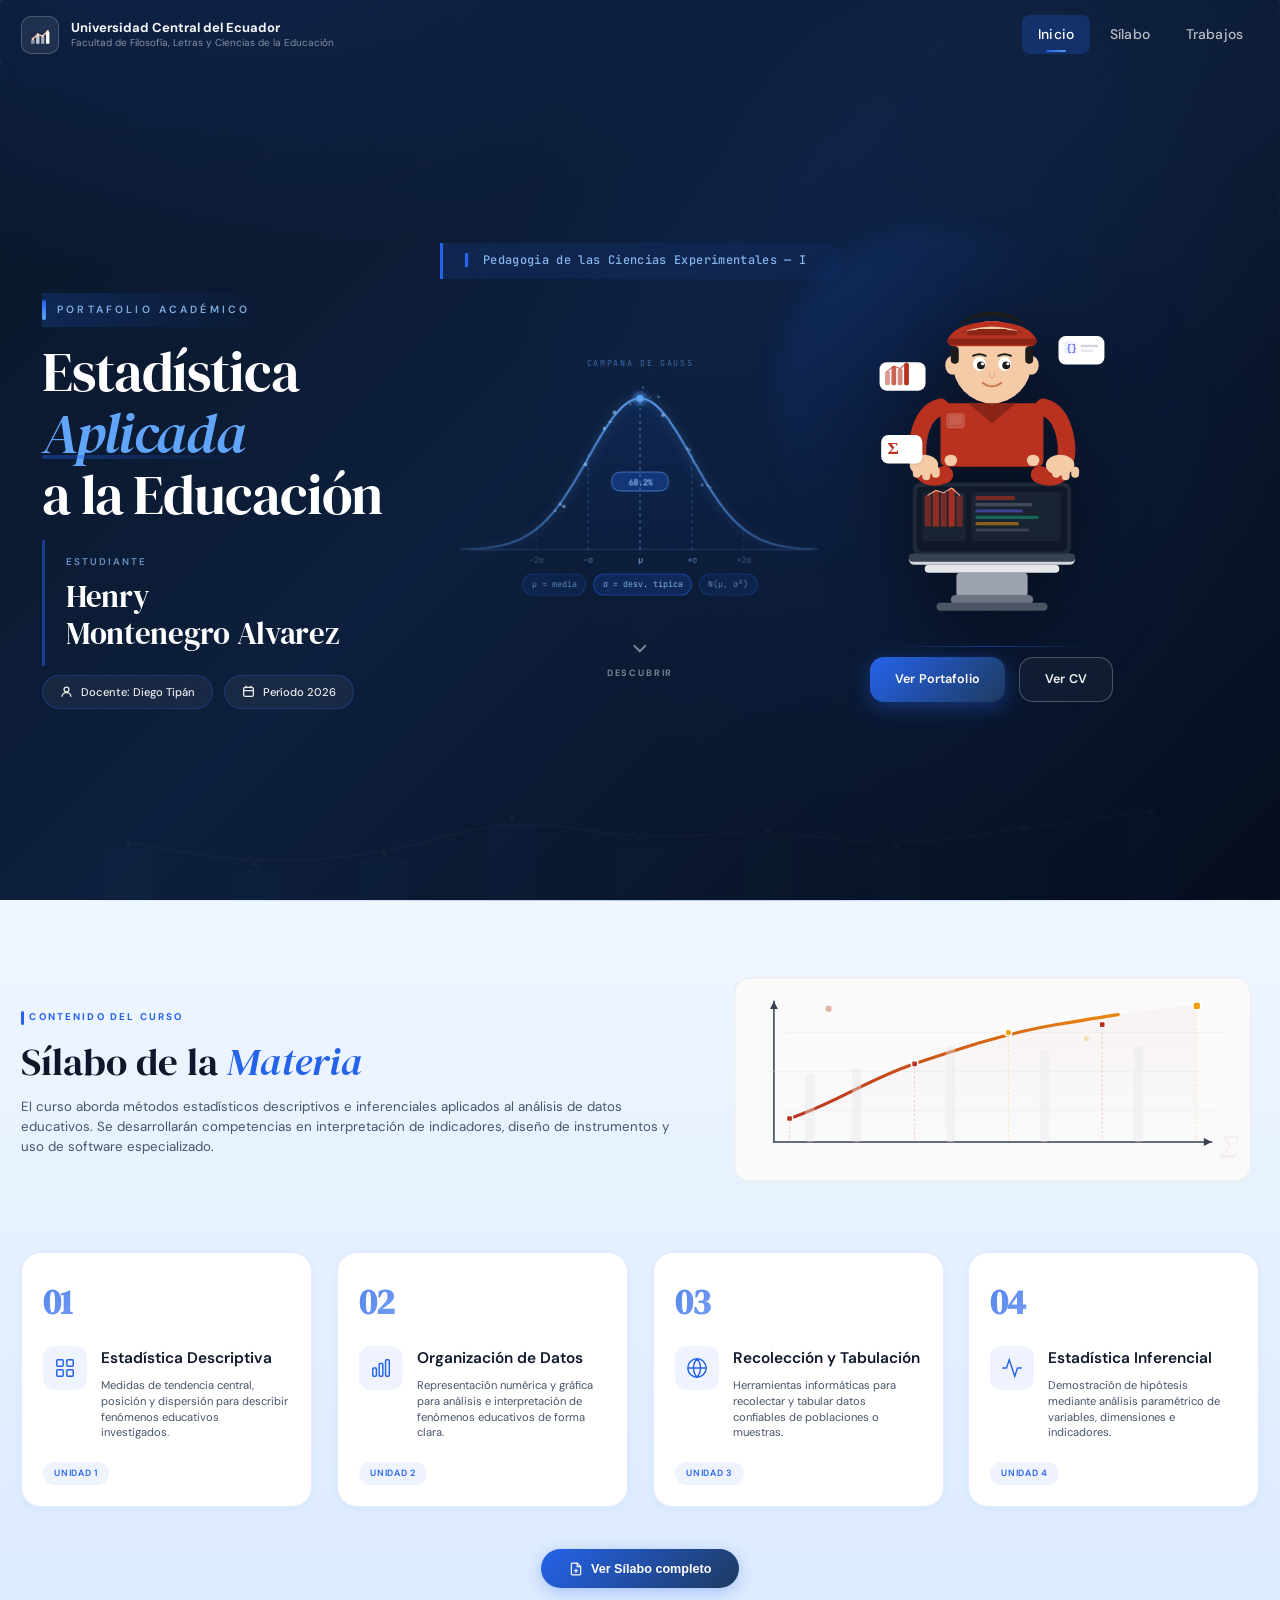
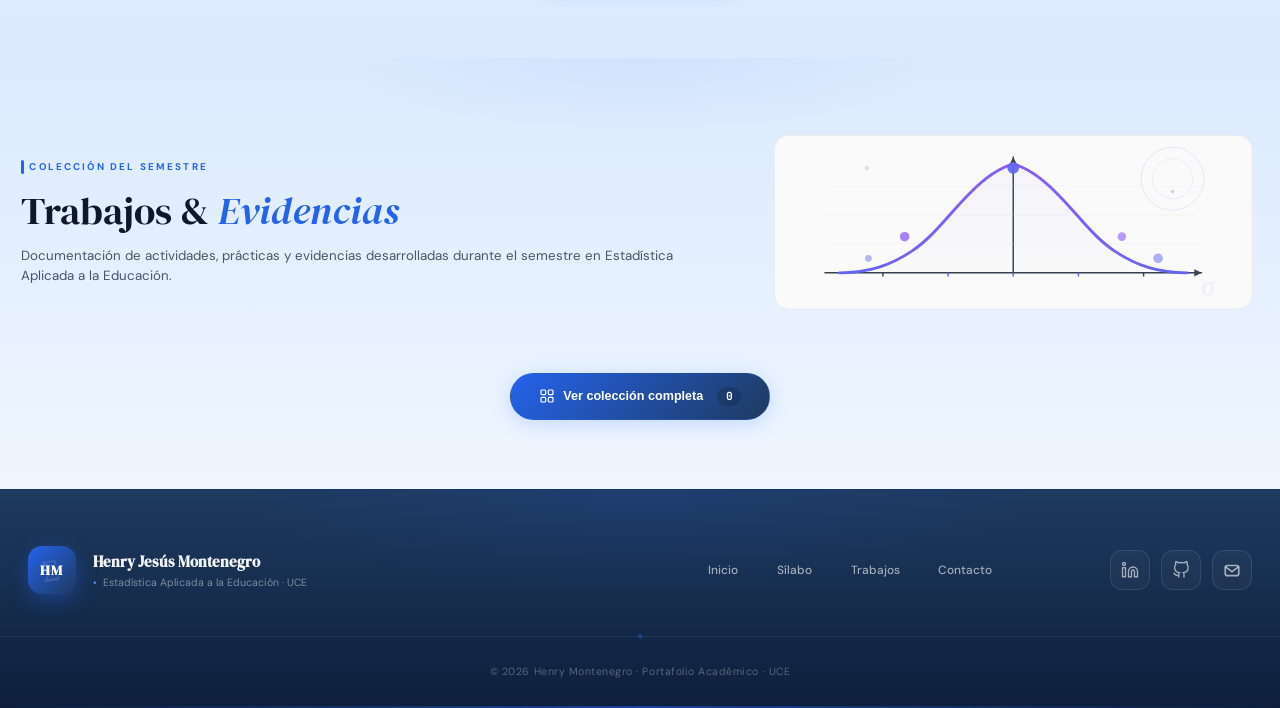
==== index.html @ 59d27039 "OK FINAL" ====
<!DOCTYPE html>
<html lang="es">
<head>
  <meta charset="UTF-8">
  <meta name="viewport" content="width=device-width, initial-scale=1.0, maximum-scale=1.0">
  <meta name="viewport" content="width=device-width, initial-scale=1.0, maximum-scale=1.0">
  <meta http-equiv="X-UA-Compatible" content="IE=edge">
  <title>Portafolio | Estadística Aplicada a la Educación</title>
  <link rel="preconnect" href="https://fonts.googleapis.com">
  <link href="https://fonts.googleapis.com/css2?family=DM+Serif+Display:ital@0;1&family=DM+Sans:wght@300;400;500;600&display=swap" rel="stylesheet">
  <link href="https://fonts.googleapis.com/css2?family=JetBrains+Mono&display=swap" rel="stylesheet">
  <link rel="icon" href="favicon.ico">
  <!-- CSS MODULAR -->
  <link rel="stylesheet" href="css/base.css">
  <link rel="stylesheet" href="css/header.css">
  <link rel="stylesheet" href="css/cover.css">
  <link rel="stylesheet" href="css/silabo.css">
  <link rel="stylesheet" href="css/evidencias.css">
  <link rel="stylesheet" href="css/contacto.css">
  <link rel="stylesheet" href="css/modales.css">
  <link rel="stylesheet" href="css/loading.css">
  <!-- <link rel="stylesheet" href="css/progress.css"> -->
</head>
<body>

  <!-- ===== LOADING SCREEN ===== -->
  <div id="page-loader" role="status" aria-live="polite" aria-label="Cargando portafolio">
    <span class="loader__sigma" aria-hidden="true">Σ</span>

    <div class="loader__bars" aria-hidden="true">
      <div class="loader__bar"></div>
      <div class="loader__bar"></div>
      <div class="loader__bar"></div>
      <div class="loader__bar"></div>
      <div class="loader__bar"></div>
    </div>

    <p class="loader__text">
      Cargando Mi Portafolio
      <span class="loader__dot"></span>
      <span class="loader__dot"></span>
      <span class="loader__dot"></span>
    </p>

    <div class="loader__progress-track" aria-hidden="true">
      <div class="loader__progress-fill" id="loader-progress"></div>
    </div>
  </div>

  <!-- ==================== PORTADA ==================== -->
  <section class="cover" id="portada">
    <canvas id="cover-canvas"></canvas>
    <div class="cover__content">
      <h2 id="cover-title"></h2>

      <!-- COLUMNAS -->
      <div class="cover__columns">
        <!-- CAMPANA DE GAUSS DINÁMICA -->
        <div class="cover__gauss-wrapper" aria-hidden="true">
          <div class="gauss__label-top">
            <span class="gauss__label-sub">Campana de Gauss</span>
          </div>
          <canvas id="gauss-canvas" class="gauss__canvas" width="380" height="200"></canvas>
          <div class="gauss__label-bottom">
            <span class="gauss__tag">μ = media</span>
            <span class="gauss__tag gauss__tag--mid">σ = desv. típica</span>
            <span class="gauss__tag">N(μ, σ²)</span>
          </div>
        </div>


        <!-- COLUMNA IZQUIERDA -->
        <div class="cover__col-left">
          <div class="welcome__text reveal">
            <p class="welcome__eyebrow">Portafolio Académico</p>
            <h2 class="welcome__title">
              Estadística<br><em>Aplicada</em><br>a la Educación
            </h2>
            <div class="cover__name-block">
              <p class="cover__name-label">Estudiante</p>
              <p class="cover__name-main">Henry <br> Montenegro Alvarez </p>
            </div>
            <div class="welcome__meta">
              <span class="cover__chip">
                <svg width="13" height="13" viewBox="0 0 16 16" fill="none" stroke="currentColor" stroke-width="1.6"><circle cx="8" cy="5.5" r="3"/><path d="M2.5 14.5c0-3 2.5-5 5.5-5s5.5 2 5.5 5"/></svg>
                Docente: Diego Tipán
              </span>
              <span class="cover__chip">
                <svg width="13" height="13" viewBox="0 0 16 16" fill="none" stroke="currentColor" stroke-width="1.6"><rect x="2" y="3" width="12" height="11" rx="2"/><path d="M5 1v3M11 1v3M2 7h12"/></svg>
                Período 2026
              </span>
            </div>
          </div>
        </div>

        <!-- COLUMNA DERECHA -->
        <div class="cover__col-right">

          <!-- Solo el avatar aquí, SIN los botones dentro -->
          <div class="cover__avatar-full">
            <div class="welcome__avatar-frame">
              <svg xmlns="http://www.w3.org/2000/svg" viewBox="0 0 320 480" fill="none" class="avatar-svg">
                <defs>
                  <filter id="sh" x="-15%" y="-15%" width="130%" height="130%">
                    <feDropShadow dx="0" dy="4" stdDeviation="5" flood-color="rgba(0,0,0,0.13)"/>
                  </filter>
                  <filter id="sh2" x="-30%" y="-30%" width="160%" height="160%">
                    <feDropShadow dx="0" dy="2" stdDeviation="3" flood-color="rgba(0,0,0,0.10)"/>
                  </filter>
                </defs>
                <rect x="55" y="390" width="210" height="14" rx="7" fill="#D1D5DB"/>
                  <rect x="75" y="404" width="170" height="10" rx="5" fill="#E5E7EB"/>
                  <rect x="115" y="414" width="90" height="30" rx="5" fill="#9CA3AF"/>
                  <rect x="108" y="442" width="104" height="12" rx="6" fill="#6B7280"/>
                  <rect x="90" y="452" width="140" height="10" rx="5" fill="#4B5563"/>
                  <rect x="60" y="300" width="200" height="92" rx="10" fill="#1F2937"/>
                  <rect x="65" y="305" width="190" height="82" rx="7" fill="#111827"/>
                  <rect x="72" y="312" width="55" height="62" rx="3" fill="#1a2332"/>
                  <rect x="75" y="316" width="8" height="40" rx="2" fill="#B8321F" opacity="0.55"/>
                  <rect x="85" y="310" width="8" height="46" rx="2" fill="#B8321F" opacity="0.75"/>
                  <rect x="95" y="313" width="8" height="43" rx="2" fill="#B8321F" opacity="0.60"/>
                  <rect x="105" y="307" width="8" height="49" rx="2" fill="#B8321F" opacity="0.85"/>
                  <rect x="115" y="316" width="8" height="40" rx="2" fill="#B8321F" opacity="0.50"/>
                  <polyline points="79,316 89,310 99,313 109,307 119,316" stroke="rgba(255,180,150,0.9)" stroke-width="1.5" stroke-linecap="round" stroke-linejoin="round" fill="none"/>
                  <rect x="134" y="312" width="113" height="62" rx="3" fill="#1a2332"/>
                  <rect x="139" y="317" width="50" height="5" rx="2" fill="#B8321F" opacity="0.6"/>
                  <rect x="139" y="326" width="72" height="4" rx="2" fill="#6B7280" opacity="0.5"/>
                  <rect x="139" y="334" width="60" height="4" rx="2" fill="#6366F1" opacity="0.5"/>
                  <rect x="139" y="342" width="80" height="4" rx="2" fill="#10B981" opacity="0.45"/>
                  <rect x="139" y="350" width="55" height="4" rx="2" fill="#F59E0B" opacity="0.5"/>
                  <rect x="139" y="358" width="68" height="4" rx="2" fill="#6B7280" opacity="0.4"/>
                  <rect x="55" y="390" width="210" height="10" rx="5" fill="#374151"/>
                  <rect x="100" y="270" width="120" height="8" rx="4" fill="#9CA3AF"/>
                  <rect x="95" y="200" width="130" height="80" rx="8" fill="#B8321F"/>
                  <path d="M130 200 L160 225 L190 200" fill="#8A2517"/>
                  <rect x="103" y="213" width="22" height="18" rx="3" fill="rgba(255,255,255,0.15)" stroke="rgba(255,255,255,0.2)" stroke-width="1"/>
                  <rect x="106" y="215" width="16" height="12" rx="1" fill="rgba(255,255,255,0.08)"/>
                  <rect x="100" y="265" width="16" height="14" rx="7" fill="#F5CBA7"/>
                  <rect x="204" y="265" width="16" height="14" rx="7" fill="#F5CBA7"/>
                  <path d="M95 205 Q75 210 68 240 Q62 265 72 285 Q80 298 100 290" stroke="#B8321F" stroke-width="22" stroke-linecap="round" fill="none"/>
                  <path d="M225 205 Q245 210 252 240 Q258 265 248 285 Q240 298 220 290" stroke="#B8321F" stroke-width="22" stroke-linecap="round" fill="none"/>
                  <ellipse cx="74" cy="278" rx="18" ry="13" fill="#F5CBA7"/>
                  <ellipse cx="246" cy="278" rx="18" ry="13" fill="#F5CBA7"/>
                  <rect x="60" y="280" width="10" height="14" rx="5" fill="#F5CBA7"/>
                  <rect x="72" y="282" width="10" height="15" rx="5" fill="#F5CBA7"/>
                  <rect x="84" y="280" width="10" height="14" rx="5" fill="#F5CBA7"/>
                  <rect x="236" y="280" width="10" height="14" rx="5" fill="#F5CBA7"/>
                  <rect x="248" y="282" width="10" height="15" rx="5" fill="#F5CBA7"/>
                  <rect x="260" y="280" width="10" height="14" rx="5" fill="#F5CBA7"/>
                  <ellipse cx="160" cy="148" rx="50" ry="52" fill="#F5CBA7"/>
                  <ellipse cx="110" cy="152" rx="9" ry="12" fill="#F5CBA7"/>
                  <ellipse cx="210" cy="152" rx="9" ry="12" fill="#F5CBA7"/>
                  <path d="M110 130 Q110 86 160 84 Q210 86 210 130 Q210 106 194 97 Q178 90 160 90 Q142 90 126 97 Q110 106 110 130Z" fill="#1C1C1C"/>
                  <rect x="108" y="128" width="10" height="22" rx="5" fill="#1C1C1C"/>
                  <rect x="202" y="128" width="10" height="22" rx="5" fill="#1C1C1C"/>
                  <path d="M108 118 Q125 105 160 103 Q195 105 212 118 Q216 112 216 125 Q216 100 160 96 Q104 100 104 125 Q104 112 108 118Z" fill="#B8321F"/>
                  <rect x="104" y="114" width="112" height="14" rx="7" fill="#B8321F"/>
                  <path d="M104 121 Q108 108 160 106 Q212 108 216 121" fill="#B8321F"/>
                  <rect x="140" y="106" width="40" height="6" rx="3" fill="#8A2517"/>
                  <rect x="128" y="108" width="64" height="6" rx="3" fill="#8A2517"/>
                  <rect x="104" y="118" width="112" height="8" rx="4" fill="#8A2517"/>
                  <ellipse cx="144" cy="150" rx="8" ry="9" fill="white"/>
                  <ellipse cx="176" cy="150" rx="8" ry="9" fill="white"/>
                  <circle cx="146" cy="152" r="5" fill="#1C1C1C"/>
                  <circle cx="178" cy="152" r="5" fill="#1C1C1C"/>
                  <circle cx="148" cy="150" r="2" fill="white"/>
                  <circle cx="180" cy="150" r="2" fill="white"/>
                  <path d="M136 140 Q144 136 152 140" stroke="#1C1C1C" stroke-width="2.5" stroke-linecap="round" fill="none"/>
                  <path d="M168 140 Q176 136 184 140" stroke="#1C1C1C" stroke-width="2.5" stroke-linecap="round" fill="none"/>
                  <path d="M157 160 Q156 167 160 168 Q164 167 163 160" stroke="#E8A87C" stroke-width="1.5" stroke-linecap="round" fill="none"/>
                  <path d="M148 174 Q160 183 172 174" stroke="#C27A4A" stroke-width="2.2" stroke-linecap="round" fill="none"/>
                  <g class="av-chip1" filter="url(#sh2)">
                    <rect x="244" y="115" width="58" height="36" rx="9" fill="white"/>
                    <rect x="251" y="122" width="16" height="16" rx="3" fill="#EEF2FF"/>
                    <text x="254" y="134" font-family="monospace" font-size="11" fill="#6366F1" font-weight="700">{}</text>
                    <rect x="272" y="126" width="22" height="3" rx="1" fill="#D1D5DB"/>
                    <rect x="272" y="132" width="16" height="3" rx="1" fill="#E5E7EB"/>
                  </g>
                  <g class="av-chip2" filter="url(#sh2)">
                    <rect x="18" y="148" width="58" height="36" rx="9" fill="white"/>
                    <rect x="25" y="159" width="6" height="18" rx="2" fill="#B8321F" opacity="0.5"/>
                    <rect x="33" y="153" width="6" height="24" rx="2" fill="#B8321F" opacity="0.75"/>
                    <rect x="41" y="156" width="6" height="21" rx="2" fill="#B8321F" opacity="0.6"/>
                    <rect x="49" y="149" width="6" height="28" rx="2" fill="#B8321F"/>
                    <polyline points="28,159 36,153 44,156 52,149" stroke="rgba(184,50,31,0.7)" stroke-width="1.4" stroke-linecap="round" stroke-linejoin="round" fill="none"/>
                  </g>
                  <g class="av-chip3" filter="url(#sh2)">
                    <rect x="20" y="240" width="52" height="36" rx="9" fill="white"/>
                    <text x="28" y="264" font-family="Georgia,serif" font-size="22" fill="#B8321F" font-weight="700">Σ</text>
                  </g>
              </svg>
            </div>
          </div>

          <!-- ✅ FIX: botones FUERA de cover__avatar-full, hijo directo de cover__col-right -->
          <div class="cover__actions">
            <a href="#silabo" class="cover__btn-primary">Ver Portafolio</a>
            <button class="cover__btn-ghost open-preview"
                    data-title="Currículum Vitae"
                    data-file="https://henrybaio24.github.io/mi_cv/">Ver CV</button>
          </div>

        </div><!-- fin .cover__col-right -->

      </div><!-- fin .cover__columns -->

      <!-- FLECHA SCROLL -->
      <a href="#inicio" class="cover__scroll" aria-label="Ir al contenido">
        <svg width="20" height="20" viewBox="0 0 20 20" fill="none"
            stroke="rgba(255,255,255,0.45)" stroke-width="1.8" stroke-linecap="round">
          <path d="M5 8l5 5 5-5"/>
        </svg>
      </a>

    </div><!-- fin .cover__content -->
  </section>
  <!-- ==================== HEADER ==================== -->
  <header class="header" id="main-header">
    <nav class="nav container">

      <!-- LOGO: institución completa -->
      <a href="#portada" class="nav__logo">
        <div class="nav__logo-icon">
          <svg width="22" height="22" viewBox="0 0 40 40" fill="none">
            <rect x="4"  y="28" width="6"  height="8"  rx="1" fill="white" opacity="0.5"/>
            <rect x="13" y="20" width="6"  height="16" rx="1" fill="white" opacity="0.75"/>
            <rect x="22" y="23" width="6"  height="13" rx="1" fill="white" opacity="0.6"/>
            <rect x="31" y="14" width="6"  height="22" rx="1" fill="white"/>
            <polyline points="7,27 16,19 25,22 34,13" stroke="rgba(255,210,190,1)" stroke-width="2.5" stroke-linecap="round" stroke-linejoin="round" fill="none"/>
            <circle cx="7"  cy="27" r="2.2" fill="rgba(255,210,190,1)"/>
            <circle cx="16" cy="19" r="2.2" fill="rgba(255,210,190,1)"/>
            <circle cx="25" cy="22" r="2.2" fill="rgba(255,210,190,1)"/>
            <circle cx="34" cy="13" r="2.2" fill="rgba(255,210,190,1)"/>
          </svg>
        </div>

        <!-- Se ve en la portada (sin scroll) -->
        <div class="nav__logo-text nav__logo--cover">
          <span class="nav__logo-uni">Universidad Central del Ecuador</span>
          <span class="nav__logo-faculty">Facultad de Filosofía, Letras y Ciencias de la Educación</span>
        </div>

        <!-- Se ve al hacer scroll -->
        <div class="nav__logo-text nav__logo--scrolled">
          <span class="nav__logo-uni">Mi Portafolio</span>
          <span class="nav__logo-faculty">Henry Montenegro Alvarez</span>
        </div>
      </a>

      <button class="nav__toggle" aria-label="Abrir menú">☰</button>

      <ul class="nav__menu">
        <li><a href="#portada">Inicio</a></li>
        <li><a href="#silabo">Sílabo</a></li>
        <li><a href="#trabajos">Trabajos</a></li>
        <!-- <li><a href="#contacto">Contacto</a></li> -->
      </ul>
    </nav>
  </header>
  <div id="nav-overlay" class="nav__overlay"></div>

  <main>

    <!-- ==================== SÍLABO ==================== -->
    <section id="silabo" class="section silabo-section">
      <div class="container">

        <!-- ENCABEZADO EN 2 COLUMNAS -->
        <div class="silabo__header reveal">
          <div class="silabo__header-left">
            <p class="evidencias__eyebrow">Contenido del Curso</p>
            <h2 class="silabo__title">Sílabo de la <em>Materia</em></h2>
            <p class="silabo__intro">El curso aborda métodos estadísticos descriptivos e inferenciales aplicados al análisis de datos educativos. Se desarrollarán competencias en interpretación de indicadores, diseño de instrumentos y uso de software especializado.</p>
          </div>
          <div class="silabo__header-right reveal delay-1">
            <!-- ==================== SVG ==================== -->
             <svg width="100%" viewBox="0 0 680 280" class="svg-animated" aria-hidden="true">
              <defs>
                <linearGradient id="sl" x1="0" y1="0" x2="1" y2="0">
                  <stop offset="0%" stop-color="#B8321F"/>
                  <stop offset="100%" stop-color="#F59E0B"/>
                </linearGradient>
                <linearGradient id="sa" x1="0" y1="0" x2="0" y2="1">
                  <stop offset="0%" stop-color="rgba(184,50,31,0.25)"/>
                  <stop offset="100%" stop-color="rgba(184,50,31,0)"/>
                </linearGradient>
              </defs>

              <rect x="10" y="10" width="660" height="260" rx="20" fill="#FAFAFA" stroke="#E5E7EB" stroke-width="1"/>

              <!-- Ejes principales -->
              <line x1="60" y1="220" x2="620" y2="220" stroke="#374151" stroke-width="2" stroke-linecap="round"/>
              <line x1="60" y1="40" x2="60" y2="220" stroke="#374151" stroke-width="2" stroke-linecap="round"/>
              
              <!-- Flechas de ejes -->
              <polygon points="620,220 610,215 610,225" fill="#374151"/>
              <polygon points="60,40 55,50 65,50" fill="#374151"/>

              <!-- Grid móvil -->
              <g stroke="#E5E7EB" stroke-width="1" opacity="0.5">
                <line x1="60" y1="80" x2="620" y2="80">
                  <animate attributeName="x1" values="60;80;60" dur="6s" repeatCount="indefinite"/>
                  <animate attributeName="x2" values="620;640;620" dur="6s" repeatCount="indefinite"/>
                </line>
                <line x1="60" y1="130" x2="620" y2="130">
                  <animate attributeName="x1" values="60;40;60" dur="8s" repeatCount="indefinite"/>
                  <animate attributeName="x2" values="620;600;620" dur="8s" repeatCount="indefinite"/>
                </line>
                <line x1="60" y1="180" x2="620" y2="180">
                  <animate attributeName="x1" values="60;70;60" dur="7s" repeatCount="indefinite"/>
                  <animate attributeName="x2" values="620;630;620" dur="7s" repeatCount="indefinite"/>
                </line>
              </g>

              <!-- Línea de tendencia con marcadores -->
              <path d="M80,190 C140,170 180,140 240,120 S360,80 420,70 S540,50 600,45" 
                    fill="none" stroke="url(#sl)" stroke-width="4" stroke-linecap="round" stroke-linejoin="round"
                    stroke-dasharray="600" stroke-dashoffset="600">
                <animate attributeName="stroke-dashoffset" from="600" to="0" dur="3s" fill="freeze" calcMode="spline" keySplines="0.25 0.1 0.25 1"/>
              </path>

              <!-- Área bajo la curva -->
              <path d="M80,190 C140,170 180,140 240,120 S360,80 420,70 S540,50 600,45 L600,220 L80,220 Z" 
                    fill="url(#sa)" opacity="0">
                <animate attributeName="opacity" from="0" to="1" dur="1.5s" fill="freeze" begin="2s"/>
              </path>

              <!-- Marcadores de datos (cuadrados) -->
              <rect x="76" y="186" width="8" height="8" rx="2" fill="#B8321F" stroke="white" stroke-width="2">
                <animate attributeName="y" values="186;182;186" dur="2s" repeatCount="indefinite" begin="2.5s"/>
                <animate attributeName="opacity" values="1;0.6;1" dur="2s" repeatCount="indefinite" begin="2.5s"/>
              </rect>
              <rect x="236" y="116" width="8" height="8" rx="2" fill="#B8321F" stroke="white" stroke-width="2">
                <animate attributeName="y" values="116;112;116" dur="2.5s" repeatCount="indefinite" begin="3s"/>
                <animate attributeName="opacity" values="1;0.6;1" dur="2.5s" repeatCount="indefinite" begin="3s"/>
              </rect>
              <rect x="356" y="76" width="8" height="8" rx="2" fill="#F59E0B" stroke="white" stroke-width="2">
                <animate attributeName="y" values="76;72;76" dur="2s" repeatCount="indefinite" begin="3.5s"/>
                <animate attributeName="opacity" values="1;0.6;1" dur="2s" repeatCount="indefinite" begin="3.5s"/>
              </rect>
              <rect x="476" y="66" width="8" height="8" rx="2" fill="#B8321F" stroke="white" stroke-width="2">
                <animate attributeName="y" values="66;62;66" dur="2.5s" repeatCount="indefinite" begin="4s"/>
                <animate attributeName="opacity" values="1;0.6;1" dur="2.5s" repeatCount="indefinite" begin="4s"/>
              </rect>
              <rect x="596" y="41" width="10" height="10" rx="3" fill="#F59E0B" stroke="white" stroke-width="2">
                <animate attributeName="y" values="41;36;41" dur="2s" repeatCount="indefinite" begin="4.5s"/>
                <animate attributeName="opacity" values="1;0.6;1" dur="2s" repeatCount="indefinite" begin="4.5s"/>
              </rect>

              <!-- Líneas guía punteadas desde marcadores al eje X -->
              <line x1="80" y1="194" x2="80" y2="220" stroke="#B8321F" stroke-width="1" stroke-dasharray="3,3" opacity="0.3"/>
              <line x1="240" y1="124" x2="240" y2="220" stroke="#B8321F" stroke-width="1" stroke-dasharray="3,3" opacity="0.3"/>
              <line x1="360" y1="84" x2="360" y2="220" stroke="#F59E0B" stroke-width="1" stroke-dasharray="3,3" opacity="0.3"/>
              <line x1="480" y1="74" x2="480" y2="220" stroke="#B8321F" stroke-width="1" stroke-dasharray="3,3" opacity="0.3"/>
              <line x1="600" y1="50" x2="600" y2="220" stroke="#F59E0B" stroke-width="1" stroke-dasharray="3,3" opacity="0.3"/>

              <!-- Barras de fondo decorativas (detrás de la línea) -->
              <rect x="100" y="140" width="12" height="80" rx="4" fill="#E5E7EB" opacity="0.4">
                <animate attributeName="height" values="60;90;60" dur="4s" repeatCount="indefinite"/>
                <animate attributeName="y" values="160;130;160" dur="4s" repeatCount="indefinite"/>
              </rect>
              <rect x="160" y="120" width="12" height="100" rx="4" fill="#E5E7EB" opacity="0.4">
                <animate attributeName="height" values="80;110;80" dur="5s" repeatCount="indefinite" begin="1s"/>
                <animate attributeName="y" values="140;110;140" dur="5s" repeatCount="indefinite" begin="1s"/>
              </rect>
              <rect x="280" y="100" width="12" height="120" rx="4" fill="#E5E7EB" opacity="0.4">
                <animate attributeName="height" values="100;130;100" dur="4.5s" repeatCount="indefinite" begin="0.5s"/>
                <animate attributeName="y" values="120;90;120" dur="4.5s" repeatCount="indefinite" begin="0.5s"/>
              </rect>
              <rect x="400" y="90" width="12" height="130" rx="4" fill="#E5E7EB" opacity="0.4">
                <animate attributeName="height" values="110;140;110" dur="5.5s" repeatCount="indefinite" begin="1.5s"/>
                <animate attributeName="y" values="110;80;110" dur="5.5s" repeatCount="indefinite" begin="1.5s"/>
              </rect>
              <rect x="520" y="80" width="12" height="140" rx="4" fill="#E5E7EB" opacity="0.4">
                <animate attributeName="height" values="120;150;120" dur="4s" repeatCount="indefinite" begin="2s"/>
                <animate attributeName="y" values="100;70;100" dur="4s" repeatCount="indefinite" begin="2s"/>
              </rect>

              <!-- Partículas flotantes -->
              <circle cx="130" cy="60" r="4" fill="#B8321F" opacity="0.2">
                <animate attributeName="cy" values="60;40;60" dur="3s" repeatCount="indefinite"/>
                <animate attributeName="opacity" values="0.2;0.5;0.2" dur="3s" repeatCount="indefinite"/>
              </circle>
              <circle cx="450" cy="100" r="3" fill="#F59E0B" opacity="0.3">
                <animate attributeName="cy" values="100;80;100" dur="4s" repeatCount="indefinite" begin="1s"/>
                <animate attributeName="cx" values="450;470;450" dur="5s" repeatCount="indefinite" begin="1s"/>
              </circle>

              <!-- Sigma decorativo -->
              <text x="630" y="240" fill="#B8321F" font-family="Georgia,serif" font-size="42" opacity="0.06" font-style="italic">Σ</text>
            </svg>
          </div>
          
        </div>

        <!-- UNIDADES -->
        <div class="silabo__units">
          <div class="silabo__unit-card reveal delay-1">
            <div class="silabo__unit-num">01</div>
            <div class="silabo__unit-body">
              <div class="silabo__unit-icon">
                <svg width="22" height="22" viewBox="0 0 24 24" fill="none" stroke="currentColor" stroke-width="1.6" stroke-linecap="round">
                  <rect x="3" y="3" width="7" height="7" rx="1"/><rect x="14" y="3" width="7" height="7" rx="1"/>
                  <rect x="3" y="14" width="7" height="7" rx="1"/><rect x="14" y="14" width="7" height="7" rx="1"/>
                </svg>
              </div>
              <div>
                <h4>Estadística Descriptiva</h4>
                <p>Medidas de tendencia central, posición y dispersión para describir fenómenos educativos investigados.</p>
              </div>
            </div>
            <div class="silabo__unit-tag">Unidad 1</div>
          </div>

          <div class="silabo__unit-card reveal delay-2">
            <div class="silabo__unit-num">02</div>
            <div class="silabo__unit-body">
              <div class="silabo__unit-icon">
                <svg width="22" height="22" viewBox="0 0 24 24" fill="none" stroke="currentColor" stroke-width="1.6" stroke-linecap="round">
                  <rect x="3" y="12" width="4" height="9" rx="1"/><rect x="10" y="7" width="4" height="14" rx="1"/>
                  <rect x="17" y="3" width="4" height="18" rx="1"/>
                </svg>
              </div>
              <div>
                <h4>Organización de Datos</h4>
                <p>Representación numérica y gráfica para análisis e interpretación de fenómenos educativos de forma clara.</p>
              </div>
            </div>
            <div class="silabo__unit-tag">Unidad 2</div>
          </div>

          <div class="silabo__unit-card reveal delay-3">
            <div class="silabo__unit-num">03</div>
            <div class="silabo__unit-body">
              <div class="silabo__unit-icon">
                <svg width="22" height="22" viewBox="0 0 24 24" fill="none" stroke="currentColor" stroke-width="1.6" stroke-linecap="round">
                  <path d="M12 2a10 10 0 100 20A10 10 0 0012 2z"/>
                  <path d="M2 12h20M12 2a15 15 0 010 20M12 2a15 15 0 000 20"/>
                </svg>
              </div>
              <div>
                <h4>Recolección y Tabulación</h4>
                <p>Herramientas informáticas para recolectar y tabular datos confiables de poblaciones o muestras.</p>
              </div>
            </div>
            <div class="silabo__unit-tag">Unidad 3</div>
          </div>

          <div class="silabo__unit-card reveal delay-4">
            <div class="silabo__unit-num">04</div>
            <div class="silabo__unit-body">
              <div class="silabo__unit-icon">
                <svg width="22" height="22" viewBox="0 0 24 24" fill="none" stroke="currentColor" stroke-width="1.6" stroke-linecap="round">
                  <path d="M22 12h-4l-3 9L9 3l-3 9H2"/>
                </svg>
              </div>
              <div>
                <h4>Estadística Inferencial</h4>
                <p>Demostración de hipótesis mediante análisis paramétrico de variables, dimensiones e indicadores.</p>
              </div>
            </div>
            <div class="silabo__unit-tag">Unidad 4</div>
          </div>
        </div>

        <!-- BOTÓN AL FINAL -->
        <div class="silabo__cta reveal">
          <button class="silabo__btn open-preview"
                  data-title="Sílabo del Curso"
                  data-file="https://drive.google.com/file/d/18E24WpOY2Jx7rh2B8nomHSlnk_9hw8Ye/preview">
            <svg width="14" height="14" viewBox="0 0 24 24" fill="none" stroke="currentColor" stroke-width="2" stroke-linecap="round" stroke-linejoin="round">
              <path d="M14 2H6a2 2 0 00-2 2v16a2 2 0 002 2h12a2 2 0 002-2V8z"/>
              <polyline points="14 2 14 8 20 8"/>
              <line x1="12" y1="18" x2="12" y2="12"/>
              <line x1="9" y1="15" x2="15" y2="15"/>
            </svg>
            Ver Sílabo completo
          </button>
        </div>

      </div>
    </section>

    <!-- ==================== TRABAJOS & EVIDENCIAS ==================== -->
    <section id="trabajos" class="evidencias">
      <div class="container">

        <!-- ENCABEZADO -->
        <div class="evidencias__header reveal">
          <div>
            <p class="evidencias__eyebrow">Colección del Semestre</p>
            <h2 class="evidencias__title">Trabajos &amp; <em>Evidencias</em></h2>
            <p class="evidencias__desc">Documentación de actividades, prácticas y evidencias desarrolladas durante el semestre en Estadística Aplicada a la Educación.</p>
          </div>

          <div class="evidencias__header-img reveal delay-1">
            <svg width="100%" viewBox="0 0 680 260" class="svg-animated" aria-hidden="true" style="border-radius:16px; display:block;">
              <defs>
                <linearGradient id="el" x1="0" y1="0" x2="1" y2="0">
                  <stop offset="0%" stop-color="#6366F1"/>
                  <stop offset="50%" stop-color="#8B5CF6"/>
                  <stop offset="100%" stop-color="#6366F1"/>
                </linearGradient>
                <linearGradient id="ea" x1="0" y1="0" x2="0" y2="1">
                  <stop offset="0%" stop-color="rgba(99,102,241,0.3)"/>
                  <stop offset="100%" stop-color="rgba(99,102,241,0)"/>
                </linearGradient>
              </defs>

              <rect x="10" y="10" width="660" height="240" rx="20" fill="#FAFAFA" stroke="#E5E7EB" stroke-width="1"/>

              <!-- Ejes principales -->
              <line x1="80" y1="200" x2="600" y2="200" stroke="#374151" stroke-width="2" stroke-linecap="round"/>
              <line x1="340" y1="40" x2="340" y2="200" stroke="#374151" stroke-width="2" stroke-linecap="round"/>
              
              <!-- Flechas -->
              <polygon points="600,200 590,195 590,205" fill="#374151"/>
              <polygon points="340,40 335,50 345,50" fill="#374151"/>

              <!-- Grid móvil -->
              <g stroke="#E5E7EB" stroke-width="1" opacity="0.4">
                <line x1="80" y1="80" x2="600" y2="80">
                  <animate attributeName="x1" values="80;100;80" dur="7s" repeatCount="indefinite"/>
                  <animate attributeName="x2" values="600;620;600" dur="7s" repeatCount="indefinite"/>
                </line>
                <line x1="80" y1="120" x2="600" y2="120">
                  <animate attributeName="x1" values="80;60;80" dur="9s" repeatCount="indefinite"/>
                  <animate attributeName="x2" values="600;580;600" dur="9s" repeatCount="indefinite"/>
                </line>
                <line x1="80" y1="160" x2="600" y2="160">
                  <animate attributeName="x1" values="80;90;80" dur="8s" repeatCount="indefinite"/>
                  <animate attributeName="x2" values="600;610;600" dur="8s" repeatCount="indefinite"/>
                </line>
              </g>

              <!-- Campana de Gauss principal -->
              <path d="M100,200 C140,200 170,190 200,170 C230,150 250,120 280,90 C300,70 320,55 340,50 C360,55 380,70 400,90 C430,120 450,150 480,170 C510,190 540,200 580,200" 
                    fill="none" stroke="url(#el)" stroke-width="4" stroke-linecap="round" stroke-linejoin="round"
                    stroke-dasharray="800" stroke-dashoffset="800">
                <animate attributeName="stroke-dashoffset" from="800" to="0" dur="3s" fill="freeze" calcMode="spline" keySplines="0.25 0.1 0.25 1"/>
              </path>

              <!-- Área bajo la curva -->
              <path d="M100,200 C140,200 170,190 200,170 C230,150 250,120 280,90 C300,70 320,55 340,50 C360,55 380,70 400,90 C430,120 450,150 480,170 C510,190 540,200 580,200 L580,210 L100,210 Z" 
                    fill="url(#ea)" opacity="0">
                <animate attributeName="opacity" from="0" to="1" dur="1.5s" fill="freeze" begin="2s"/>
              </path>

              <!-- Líneas sigma verticales -->
              <line x1="250" y1="50" x2="250" y2="200" stroke="#6366F1" stroke-width="1.5" stroke-dasharray="5,5" opacity="0">
                <animate attributeName="opacity" from="0" to="0.4" dur="0.5s" fill="freeze" begin="2.5s"/>
                <animate attributeName="opacity" values="0.4;0.7;0.4" dur="3s" repeatCount="indefinite" begin="3s"/>
              </line>
              <line x1="340" y1="50" x2="340" y2="200" stroke="#6366F1" stroke-width="2" stroke-dasharray="5,5" opacity="0">
                <animate attributeName="opacity" from="0" to="0.6" dur="0.5s" fill="freeze" begin="2.7s"/>
                <animate attributeName="opacity" values="0.6;0.9;0.6" dur="3s" repeatCount="indefinite" begin="3.2s"/>
              </line>
              <line x1="430" y1="50" x2="430" y2="200" stroke="#6366F1" stroke-width="1.5" stroke-dasharray="5,5" opacity="0">
                <animate attributeName="opacity" from="0" to="0.4" dur="0.5s" fill="freeze" begin="2.9s"/>
                <animate attributeName="opacity" values="0.4;0.7;0.4" dur="3s" repeatCount="indefinite" begin="3.4s"/>
              </line>

              <!-- Marcas en el eje X -->
              <line x1="160" y1="200" x2="160" y2="205" stroke="#374151" stroke-width="2"/>
              <line x1="250" y1="200" x2="250" y2="205" stroke="#6366F1" stroke-width="2"/>
              <line x1="340" y1="200" x2="340" y2="205" stroke="#6366F1" stroke-width="2"/>
              <line x1="430" y1="200" x2="430" y2="205" stroke="#6366F1" stroke-width="2"/>
              <line x1="520" y1="200" x2="520" y2="205" stroke="#374151" stroke-width="2"/>

              <!-- Puntos de dispersión alrededor -->
              <circle cx="140" cy="180" r="5" fill="#6366F1" opacity="0.5">
                <animate attributeName="r" values="4;7;4" dur="2.5s" repeatCount="indefinite"/>
                <animate attributeName="opacity" values="0.4;0.7;0.4" dur="2.5s" repeatCount="indefinite"/>
              </circle>
              <circle cx="190" cy="150" r="5" fill="#8B5CF6" opacity="0.6">
                <animate attributeName="r" values="4;7;4" dur="3s" repeatCount="indefinite" begin="0.5s"/>
                <animate attributeName="opacity" values="0.5;0.8;0.5" dur="3s" repeatCount="indefinite" begin="0.5s"/>
              </circle>
              <circle cx="340" cy="55" r="6" fill="#6366F1" opacity="0.8">
                <animate attributeName="r" values="5;9;5" dur="2s" repeatCount="indefinite" begin="1s"/>
                <animate attributeName="opacity" values="0.7;1;0.7" dur="2s" repeatCount="indefinite" begin="1s"/>
              </circle>
              <circle cx="490" cy="150" r="5" fill="#8B5CF6" opacity="0.6">
                <animate attributeName="r" values="4;7;4" dur="2.8s" repeatCount="indefinite" begin="0.3s"/>
              </circle>
              <circle cx="540" cy="180" r="5" fill="#6366F1" opacity="0.5">
                <animate attributeName="r" values="4;7;4" dur="3.2s" repeatCount="indefinite" begin="0.8s"/>
              </circle>

              <!-- Partículas flotantes -->
              <circle cx="120" cy="70" r="3" fill="#6366F1" opacity="0.2">
                <animate attributeName="cy" values="70;50;70" dur="3.5s" repeatCount="indefinite"/>
                <animate attributeName="cx" values="120;140;120" dur="4s" repeatCount="indefinite"/>
              </circle>
              <circle cx="560" cy="100" r="2.5" fill="#8B5CF6" opacity="0.3">
                <animate attributeName="cy" values="100;80;100" dur="4s" repeatCount="indefinite" begin="1s"/>
              </circle>

              <!-- Círculos concéntricos que respiran -->
              <circle cx="560" cy="70" r="35" fill="none" stroke="#6366F1" stroke-width="1" opacity="0.1">
                <animate attributeName="r" values="30;45;30" dur="4s" repeatCount="indefinite"/>
                <animate attributeName="opacity" values="0.1;0.2;0.1" dur="4s" repeatCount="indefinite"/>
              </circle>
              <circle cx="560" cy="70" r="22" fill="none" stroke="#8B5CF6" stroke-width="1" opacity="0.15">
                <animate attributeName="r" values="18;30;18" dur="3s" repeatCount="indefinite" begin="1s"/>
              </circle>

              <!-- Sigma decorativo -->
              <text x="600" y="230" fill="#6366F1" font-family="Georgia,serif" font-size="38" opacity="0.08" font-style="italic">σ</text>
            </svg>
          </div>
        </div>

        <!-- BARRAS DE PROGRESO -->
        <div class="ev__progress-section reveal delay-2" id="ev-progress"></div>

        <!-- CTA ÚNICO -->
        <div class="ev__cta reveal delay-3">
          <button class="ev__cta-btn" id="open-works-modal">
            <span class="ev__cta-btn-inner">
              <svg width="16" height="16" viewBox="0 0 24 24" fill="none" stroke="currentColor" stroke-width="1.8" stroke-linecap="round">
                <rect x="3" y="3" width="7" height="7" rx="1.5"/>
                <rect x="14" y="3" width="7" height="7" rx="1.5"/>
                <rect x="3" y="14" width="7" height="7" rx="1.5"/>
                <rect x="14" y="14" width="7" height="7" rx="1.5"/>
              </svg>
              Ver colección completa
            </span>
            <span class="ev__cta-btn-count" id="stat-total-2">0</span>
          </button>
        </div>

      </div>
    </section>

    <!-- ==================== CONTACTO ==================== -->
    <footer class="site-footer" id="">
      <div class="footer-inner container">

        <div class="footer-brand">
          <div class="footer-logo">HM</div>
          <div>
            <p class="footer-name">Henry Jesús Montenegro</p>
            <p class="footer-sub">Estadística Aplicada a la Educación · UCE</p>
          </div>
        </div>

        <div class="footer-links">
          <a href="#portada">Inicio</a>
          <a href="#silabo">Sílabo</a>
          <a href="#trabajos">Trabajos</a>
          <a href="mailto:hjmontenegro@uce.edu.ec">Contacto</a>
        </div>

        <div class="footer-social">
          <a href="#" aria-label="LinkedIn" class="footer-social-btn">
            <svg width="16" height="16" viewBox="0 0 24 24" fill="none" stroke="currentColor" stroke-width="1.8">
              <path d="M16 8a6 6 0 016 6v7h-4v-7a2 2 0 00-2-2 2 2 0 00-2 2v7h-4v-7a6 6 0 016-6z"/>
              <rect x="2" y="9" width="4" height="12"/>
              <circle cx="4" cy="4" r="2"/>
            </svg>
          </a>
          <a href="https://github.com" aria-label="GitHub" class="footer-social-btn">
            <svg width="16" height="16" viewBox="0 0 24 24" fill="none" stroke="currentColor" stroke-width="1.8">
              <path d="M9 19c-5 1.5-5-2.5-7-3m14 6v-3.87a3.37 3.37 0 00-.94-2.61c3.14-.35 6.44-1.54 6.44-7A5.44 5.44 0 0020 4.77 5.07 5.07 0 0019.91 1S18.73.65 16 2.48a13.38 13.38 0 00-7 0C6.27.65 5.09 1 5.09 1A5.07 5.07 0 005 4.77a5.44 5.44 0 00-1.5 3.78c0 5.42 3.3 6.61 6.44 7A3.37 3.37 0 009 18.13V22"/>
            </svg>
          </a>
          <a href="mailto:hjmontenegro@uce.edu.ec" aria-label="Email" class="footer-social-btn">
            <svg width="16" height="16" viewBox="0 0 16 16" fill="none" stroke="currentColor" stroke-width="1.5">
              <rect x="2" y="4" width="12" height="9" rx="2"/>
              <path d="M2 5l6 4.5L14 5"/>
            </svg>
          </a>
        </div>

      </div>

      <div class="footer-bottom container">
        <p>&copy; 2026 Henry Montenegro · Portafolio Académico · UCE</p>
      </div>

    </footer>

  </main>

  <!-- ==================== MODAL VISOR DE TRABAJOS ==================== -->
  <div id="works-modal" class="wmodal" aria-hidden="true" role="dialog" aria-label="Visor de trabajos">
    <div class="wmodal__panel">
      <div class="wmodal__header">
        <div class="wmodal__header-left">
          <svg width="18" height="18" viewBox="0 0 32 32" fill="none" stroke="var(--primary)" stroke-width="1.9" stroke-linecap="round" stroke-linejoin="round">
            <rect x="2" y="3"  width="12" height="15" rx="2"/>
            <rect x="18" y="3"  width="12" height="15" rx="2"/>
            <rect x="2" y="22" width="12" height="7"  rx="2"/>
            <rect x="18" y="22" width="12" height="7"  rx="2"/>
          </svg>
          <strong>Trabajos &amp; Evidencias</strong>
        </div>
        <div class="wmodal__filters" role="group" aria-label="Filtrar por tipo">
          <button class="wmodal__filter active" data-filter="todos">Todos</button>
          <button class="wmodal__filter" data-filter="individual">Individuales</button>
          <button class="wmodal__filter" data-filter="grupal">Grupales</button>
          <button class="wmodal__filter" data-filter="mapas">Mapas Mentales</button>
        </div>

        <div class="wmodal__search">
          <svg width="14" height="14" viewBox="0 0 16 16" fill="none" stroke="currentColor" stroke-width="1.8" stroke-linecap="round">
            <circle cx="6.5" cy="6.5" r="4.5"/><path d="M11 11l3 3"/>
          </svg>
          <input type="text" id="wmodal-search" placeholder="Buscar trabajo..." autocomplete="off" />
          <button id="wmodal-search-clear" aria-label="Limpiar búsqueda">
            <svg width="12" height="12" viewBox="0 0 12 12" fill="none" stroke="currentColor" stroke-width="2" stroke-linecap="round">
              <path d="M2 2l8 8M10 2l-8 8"/>
            </svg>
          </button>
        </div>

        <button class="wmodal__close" id="close-works-modal" aria-label="Cerrar visor de trabajos">
          <svg width="16" height="16" viewBox="0 0 16 16" fill="none" stroke="currentColor" stroke-width="2.2" stroke-linecap="round"><path d="M3 3l10 10M13 3L3 13"/></svg>
        </button>
      </div>
      <div class="wmodal__body">
        <div id="wmodal-grid" class="wmodal__grid"></div>
        <p id="wmodal-empty" class="wmodal__empty" style="display:none;">No hay trabajos en esta categoría aún.</p>
      </div>
    </div>
  </div>

  <!-- ==================== MODAL VISOR PDF ==================== -->
  <div id="pdf-modal" class="modal" aria-hidden="true">
    <div class="modal__content">
      <div class="modal__header">
        <h3 id="modal-title" class="modal__title"></h3>
        <button id="modal-close" class="modal__close" aria-label="Cerrar visor">&times;</button>
      </div>
      <div class="modal__viewer">
        <iframe id="pdf-frame" src="" title="Visor de documento" loading="lazy"></iframe>
      </div>
    </div>
  </div>

  <script src="js/main.js"></script>
  <script src="js/estilos.js"></script>
  <script src="js/gauss.js"></script>
</body>
</html>
---- css/base.css ----
:root {
  --primary: #2563EB;
  --primary-light: #60A5FA;
  --primary-dark: #1E3A5F;
  --primary-50: #EFF6FF;
  --bg: #F0F4FF;
  --card-bg: #FFFFFF;
  --text: #0F172A;
  --text-light: #475569;
  --border: rgba(0,0,0,0.07);
  --border-strong: rgba(0,0,0,0.12);
  --shadow: 0 2px 16px rgba(0,0,0,0.06);
  --shadow-lg: 0 8px 32px rgba(0,0,0,0.10);
  --shadow-xl: 0 20px 56px rgba(0,0,0,0.13);
  --serif: 'DM Serif Display', Georgia, serif;
  --font: 'DM Sans', system-ui, sans-serif;
  --radius: 16px;
  --radius-sm: 10px;
  --transition: all 0.3s cubic-bezier(0.4, 0, 0.2, 1);
  --glass-bg: rgba(240, 244, 255, 0.85);
  --glass-blur: blur(12px);
  --max-width: 1280px;
  --padding-x: 1.5rem;
}
*, *::before, *::after { box-sizing: border-box; margin: 0; padding: 0; }
html {
  scroll-behavior: smooth;
  -webkit-font-smoothing: antialiased;
  font-size: 14px;
  -webkit-text-size-adjust: 100%;
  text-size-adjust: 100%;
}
body {
  font-family: var(--font);
  background: var(--bg);
  color: var(--text);
  line-height: 1.65;
  overflow-x: hidden;
}
.container {
  width: 100%;
  max-width: var(--max-width);
  margin: 0 auto;
  padding: 0 var(--padding-x);
}
:focus-visible {
  outline: 2px solid var(--primary);
  outline-offset: 3px;
  border-radius: 4px;
}
@media (prefers-reduced-motion: reduce) {
  *, *::before, *::after {
    animation-duration: 0.01ms !important;
    animation-iteration-count: 1 !important;
    transition-duration: 0.01ms !important;
    scroll-behavior: auto !important;
  }
}
@keyframes fadeUp   { from { opacity: 0; transform: translateY(22px); } to { opacity: 1; transform: translateY(0); } }
@keyframes fadeIn   { from { opacity: 0; } to { opacity: 1; } }
@keyframes scaleIn  { from { opacity: 0; transform: scale(0.95); } to { opacity: 1; transform: scale(1); } }
@keyframes bounceDown {
  0%, 100% { transform: translateX(-50%) translateY(0); }
  50%       { transform: translateX(-50%) translateY(7px); }
}
@keyframes avatarFloat {
  0%, 100% { transform: translateY(0px); }
  50%       { transform: translateY(-8px); }
}
@keyframes chip1 {
  0%, 100% { transform: translateY(0px) rotate(-1deg); }
  50%       { transform: translateY(-9px) rotate(2deg); }
}
@keyframes chip2 {
  0%, 100% { transform: translateY(0px) rotate(1deg); }
  50%       { transform: translateY(-11px) rotate(-2deg); }
}
@keyframes chip3 {
  0%, 100% { transform: translateY(0px); }
  50%       { transform: translateY(-8px); }
}
@keyframes shimmer {
  0% { transform: translateX(-100%); }
  100% { transform: translateX(100%); }
}
.av-chip1 { animation: chip1 3.6s ease-in-out infinite; }
.av-chip2 { animation: chip2 4.2s ease-in-out infinite 0.7s; }
.av-chip3 { animation: chip3 3.0s ease-in-out infinite 1.3s; }
.reveal {
  opacity: 0;
  transform: translateY(26px);
  transition: opacity 0.65s ease, transform 0.65s ease;
  will-change: opacity, transform;
}
.reveal.visible { opacity: 1; transform: translateY(0); }
.delay-1 { transition-delay: 0.10s; }
.delay-2 { transition-delay: 0.22s; }
.delay-3 { transition-delay: 0.34s; }
.delay-4 { transition-delay: 0.46s; }
.section { padding: 6rem 0; }
.section__eyebrow {
  font-size: 0.72rem; font-weight: 600; letter-spacing: 0.12em;
  text-transform: uppercase; color: var(--primary); margin-bottom: 0.5rem;
}
@media (max-width: 768px) {
  .container { padding: 0 1.25rem; }
  .section { padding: 4rem 0; }
}
---- css/header.css ----
html { scroll-padding-top: 70px; }

:root {
  --header-height: 70px;
  --header-height-mobile: 62px;
  --transition-smooth: cubic-bezier(0.4, 0, 0.2, 1);
}

.header {
  position: fixed;
  top: 0; left: 0; right: 0;
  z-index: 1000;
  background: transparent;
  border-bottom: 1px solid transparent;
  transition: all 0.4s var(--transition-smooth);
  height: auto;
  min-height: 70px;
  display: flex;
  align-items: center;
}

.header.scrolled {
  background: rgba(4, 15, 40, 0.92);
  backdrop-filter: blur(16px);
  -webkit-backdrop-filter: blur(16px);
  border-bottom-color: rgba(37,99,235,0.35);
  box-shadow: 0 4px 30px rgba(0,0,0,0.3);
  height: 62px;
}

.header.scrolled::before {
  content: '';
  position: absolute;
  top: 0; left: 0; right: 0;
  height: 1px;
  background: linear-gradient(90deg, transparent, rgba(37,99,235,0.6), transparent);
  opacity: 0.5;
}

.nav {
  display: flex;
  justify-content: space-between;
  align-items: center;
  max-width: var(--max-width);
  padding: 0 var(--padding-x);
  width: 100%;
  margin: 0 auto;
  gap: 1.5rem;
}

.nav__logo {
  display: flex;
  align-items: center;
  gap: 12px;
  text-decoration: none;
  transition: transform 0.3s var(--transition-smooth);
}

.nav__logo:hover { transform: translateY(-1px); }

.nav__logo-icon {
  width: 38px; height: 38px;
  flex-shrink: 0;
  background: rgba(255,255,255,0.08);
  border: 1px solid rgba(255,255,255,0.2);
  border-radius: 10px;
  display: flex; align-items: center; justify-content: center;
  transition: all 0.3s var(--transition-smooth);
  color: rgba(255,255,255,0.9);
}

.nav__logo:hover .nav__logo-icon {
  background: rgba(37,99,235,0.15);
  border-color: rgba(37,99,235,0.4);
  color: var(--primary-light);
}

.header.scrolled .nav__logo-icon {
  background: rgba(37,99,235,0.2);
  border-color: rgba(37,99,235,0.45);
  color: #60A5FA;
}

.nav__logo-text { display: flex; flex-direction: column; gap: 2px; line-height: 1.2; }
.nav__logo-uni { font-size: 13px; font-weight: 700; color: rgba(255,255,255,0.96); white-space: nowrap; }
.nav__logo-faculty { font-size: 10px; font-weight: 400; color: rgba(255,255,255,0.5); white-space: nowrap; }

.nav__logo--scrolled { display: none; }
.nav__logo--cover { display: flex; }
.header.scrolled .nav__logo--cover { display: none; }
.header.scrolled .nav__logo--scrolled { display: flex; }

.nav__menu {
  display: flex; gap: 4px; list-style: none; margin: 0; padding: 0; align-items: center;
}

@media (min-width: 769px) {
  .nav__menu li { animation: menuFadeIn 0.5s var(--transition-smooth) both; }
}

.nav__menu a {
  font-size: 14px; font-weight: 500; text-decoration: none;
  padding: 8px 16px; border-radius: 8px;
  color: rgba(255,255,255,0.7);
  transition: all 0.25s var(--transition-smooth);
  position: relative; letter-spacing: 0.01em; display: inline-block;
}

.nav__menu a:hover { color: #ffffff; background: rgba(255,255,255,0.1); transform: translateY(-1px); }
.nav__menu a.active { color: #ffffff; background: rgba(37,99,235,0.25); }

.nav__menu a.active::after {
  content: '';
  position: absolute;
  bottom: 2px; left: 50%;
  transform: translateX(-50%);
  width: 20px; height: 2px;
  border-radius: 2px;
  background: linear-gradient(90deg, var(--primary), var(--primary-light));
  opacity: 0.9;
}

.header.scrolled .nav__menu a { color: rgba(255,255,255,0.75); }
.header.scrolled .nav__menu a:hover { color: #ffffff; background: rgba(255,255,255,0.08); }
.header.scrolled .nav__menu a.active { color: #ffffff; background: rgba(37,99,235,0.35); }

.nav__toggle {
  display: none; background: none; border: none;
  font-size: 1.6rem; cursor: pointer;
  color: rgba(255,255,255,0.9);
  padding: 8px; border-radius: 8px;
  transition: all 0.3s var(--transition-smooth);
  width: 42px; height: 42px;
  align-items: center; justify-content: center;
}

.nav__toggle:hover { background: rgba(255,255,255,0.1); }
.header.scrolled .nav__toggle:hover { background: rgba(37,99,235,0.25); }

.nav__overlay {
  position: fixed; inset: 0; z-index: 900;
  background: rgba(4,15,40,0.7);
  backdrop-filter: blur(5px);
  opacity: 0; visibility: hidden; pointer-events: none;
  transition: opacity 0.3s var(--transition-smooth), visibility 0.3s var(--transition-smooth);
}

.nav__overlay.visible { opacity: 1; visibility: visible; pointer-events: auto; }

@media (max-width: 860px) {
  .nav { padding: 0 1.5rem; }
  .nav__logo-faculty { display: none; }
  .nav__logo-uni { font-size: 12px; }
  .nav__logo-icon { width: 34px; height: 34px; }
  .nav__menu a { font-size: 13px; padding: 6px 12px; }
}

@media (max-width: 768px) {
  .header { height: var(--header-height-mobile); }
  .header.scrolled { height: 58px; }
  .nav { padding: 0 1.2rem; }
  .nav__toggle { display: flex; }
  .nav__menu {
    position: fixed; top: 0; right: 0;
    width: 80%; max-width: 320px; height: 100vh;
    background: linear-gradient(135deg, #0d1f3c 0%, #060e1e 100%);
    flex-direction: column;
    padding: 5rem 1.5rem 2rem; gap: 0.5rem;
    box-shadow: -10px 0 40px rgba(0,0,0,0.5);
    transform: translateX(100%);
    transition: transform 0.35s var(--transition-smooth);
    z-index: 1001; overflow-y: auto;
    border-left: 1px solid rgba(37,99,235,0.3);
  }
  .nav__menu.open { transform: translateX(0); }
  .nav__menu a { color: rgba(255,255,255,0.8) !important; font-size: 1rem; padding: 12px 16px; width: 100%; border-radius: 10px; }
  .nav__menu a:hover, .nav__menu a.active { background: rgba(37,99,235,0.3) !important; color: #ffffff !important; }
}

@media (max-width: 480px) {
  .nav { padding: 0 1rem; }
  .nav__logo-text { display: none; }
  .nav__logo-icon { width: 38px; height: 38px; }
  .nav__menu { width: 85%; max-width: 280px; }
}

@keyframes logoFadeIn {
  from { opacity: 0; transform: translateX(-20px); }
  to { opacity: 1; transform: translateX(0); }
}
.nav__logo { animation: logoFadeIn 0.6s var(--transition-smooth) both; }

@keyframes menuFadeIn {
  from { opacity: 0; transform: translateY(-10px); }
  to { opacity: 1; transform: translateY(0); }
}

.nav__menu li:nth-child(1) { animation-delay: 0.1s; }
.nav__menu li:nth-child(2) { animation-delay: 0.15s; }
.nav__menu li:nth-child(3) { animation-delay: 0.2s; }
.nav__menu li:nth-child(4) { animation-delay: 0.25s; }

@media (prefers-reduced-motion: reduce) {
  .header, .nav__logo, .nav__menu li, .nav__menu a, .nav__toggle, .nav__overlay {
    animation: none !important; transition: none !important; transform: none !important;
  }
}
---- css/cover.css ----
/* ===================================================
   COVER — Portada principal
   Desktop : layout original intacto
   Móvil   : columna única centrada, limpia
   =================================================== */

.cover {
  min-height: 100svh;
  background:
    radial-gradient(1200px 600px at 10% -10%, rgba(37,99,235,0.18) 0%, transparent 60%),
    radial-gradient(800px 500px at 90% 10%, rgba(30,58,95,0.12) 0%, transparent 55%),
    linear-gradient(135deg, #0a1628 0%, #0d1f3c 45%, #060e1e 100%);
  display: flex;
  flex-direction: column;
  align-items: center;
  justify-content: center;
  padding: clamp(100px, 12vh, 140px) 1.5rem 4rem;
  position: relative;
  overflow: hidden;
}

#cover-canvas {
  position: absolute;
  inset: 0;
  width: 100%;
  height: 100%;
  pointer-events: none;
  z-index: 0;
  opacity: 0.5;
  mix-blend-mode: soft-light;
}

.cover::after {
  content: '';
  position: absolute;
  top: -20%; right: 0%;
  width: 60%; height: 120%;
  background: radial-gradient(ellipse at center, rgba(37,99,235,0.08) 0%, transparent 70%);
  pointer-events: none;
  z-index: 1;
  transform: rotate(-8deg);
}

.cover__content {
  position: relative;
  z-index: 2;
  display: flex;
  flex-direction: column;
  align-items: center;
  width: 100%;
  max-width: var(--max-width);
  padding: 0 var(--padding-x);
  animation: fadeUp 0.9s ease both 0.1s;
}

@keyframes fadeUp {
  from { opacity: 0; transform: translateY(30px); }
  to   { opacity: 1; transform: translateY(0); }
}

#cover-title {
  font-family: 'JetBrains Mono', monospace;
  font-size: clamp(0.7rem, 1.2vw, 0.85rem);
  color: rgba(147, 197, 253, 0.9);
  text-align: center;
  padding: 0.6rem 1.6rem;
  background: linear-gradient(135deg, rgba(37,99,235,0.15), rgba(37,99,235,0.05));
  border-left: 3px solid var(--primary);
  border-radius: 0 12px 12px 0;
  display: inline-flex;
  align-items: center;
  gap: 0.8rem;
  letter-spacing: 0.03em;
  margin: 0 auto 1rem;
  backdrop-filter: blur(5px);
  width: fit-content;
  font-weight: 500;
}

#cover-title::before {
  content: "▌";
  font-size: 0.9em;
  animation: pulseBlink 2s ease-in-out infinite;
  color: var(--primary);
}

@keyframes pulseBlink {
  0%, 100% { opacity: 0.4; }
  50%       { opacity: 1; }
}

.cover__columns {
  display: grid;
  grid-template-columns: 1fr 1fr;
  gap: 3rem;
  align-items: center;
  width: 100%;
  padding-right: 2rem;
}

.cover__col-left {
  text-align: left;
  display: flex;
  flex-direction: column;
  gap: 0.5rem;
}

.welcome__eyebrow {
  font-size: 0.75rem;
  font-weight: 600;
  letter-spacing: 0.3em;
  text-transform: uppercase;
  color: rgba(147, 197, 253, 0.85);
  display: inline-flex;
  align-items: center;
  gap: 0.8rem;
  margin-bottom: 0.5rem;
  background: linear-gradient(90deg, rgba(37,99,235,0.2), transparent);
  padding: 0.5rem 1rem 0.5rem 0;
  width: fit-content;
  border-radius: 0 20px 20px 0;
}

.welcome__eyebrow::before {
  content: '';
  width: 4px;
  height: 20px;
  background: linear-gradient(180deg, var(--primary), var(--primary-light));
  border-radius: 2px;
}

.welcome__title {
  font-family: var(--serif);
  font-size: clamp(2.5rem, 5vw, 4rem);
  font-weight: 400;
  color: #ffffff;
  line-height: 1.1;
  margin: 0.5rem 0 1rem;
  letter-spacing: -0.02em;
}

.welcome__title em {
  font-style: italic;
  color: #60A5FA;
  position: relative;
  display: inline-block;
}

.welcome__title em::after {
  content: '';
  position: absolute;
  bottom: 5px; left: 0; right: 0;
  height: 4px;
  background: linear-gradient(90deg, rgba(37,99,235,0.4), transparent);
  border-radius: 2px;
}

.cover__name-block {
  margin: 0.4rem 0 0.6rem;
  padding: 1rem 0 1rem 1.5rem;
  border-left: 3px solid rgba(37,99,235,0.5);
  transition: border-left-color 0.3s ease;
}

.cover__name-block:hover { border-left-color: var(--primary); }

.cover__name-label {
  font-size: 0.7rem;
  color: rgba(147, 197, 253, 0.7);
  letter-spacing: 0.2em;
  text-transform: uppercase;
  margin-bottom: 0.6rem;
  font-weight: 600;
  display: block;
}

.cover__name-main {
  font-family: var(--serif);
  font-size: clamp(1.5rem, 3vw, 2.2rem);
  color: #ffffff;
  line-height: 1.2;
  margin: 0;
  font-weight: 500;
  letter-spacing: -0.01em;
}

.welcome__meta {
  display: flex;
  flex-wrap: wrap;
  gap: 0.8rem;
  margin-top: 0.4rem;
}

.cover__chip {
  display: inline-flex;
  align-items: center;
  gap: 0.6rem;
  background: rgba(255,255,255,0.05);
  backdrop-filter: blur(8px);
  border: 1px solid rgba(37,99,235,0.3);
  color: rgba(255,255,255,0.9);
  font-size: 0.8rem;
  font-weight: 500;
  padding: 0.5rem 1.2rem;
  border-radius: 99px;
  transition: all 0.3s cubic-bezier(0.4,0,0.2,1);
}

.cover__chip:hover {
  border-color: var(--primary);
  background: rgba(37,99,235,0.15);
  transform: translateY(-2px);
  color: #ffffff;
}

.cover__col-right {
  display: flex;
  flex-direction: column;
  align-items: center;
  justify-content: center;
  gap: 1.5rem;
  padding-left: 3rem;
  transform: translateX(3rem);
  margin-top: -4rem;
}

.cover__avatar-full {
  width: 100%;
  max-width: 400px;
  position: relative;
}

.cover__avatar-full::before {
  content: '';
  position: absolute;
  inset: -15px;
  background: linear-gradient(135deg, rgba(37,99,235,0.25), transparent 40%, transparent 60%, rgba(30,58,95,0.15));
  border-radius: 35% 65% 60% 40% / 40% 45% 55% 60%;
  z-index: -1;
  animation: morphBorder 20s ease-in-out infinite;
  filter: blur(12px);
  opacity: 0.7;
}

@keyframes morphBorder {
  0%, 100% { border-radius: 35% 65% 60% 40% / 40% 45% 55% 60%; }
  50%       { border-radius: 50% 50% 33% 67% / 55% 27% 73% 45%; }
}

.cover__avatar-full .welcome__avatar-frame {
  width: 100%;
  height: auto;
  border-radius: 24px;
  background: transparent;
  overflow: visible;
}

.cover__avatar-full .avatar-svg {
  width: 100%;
  height: auto;
  max-height: 380px;
  display: block;
  filter: drop-shadow(0 20px 40px rgba(0,0,0,0.5));
  transition: transform 0.5s cubic-bezier(0.4,0,0.2,1);
}

.cover__avatar-full:hover .avatar-svg {
  transform: translateY(-6px) scale(1.01);
}

.cover__actions {
  display: flex;
  flex-direction: row;
  gap: 1rem;
  width: 100%;
  justify-content: center;
  position: relative;
  padding-top: 0.8rem;
}

.cover__actions::before {
  content: '';
  position: absolute;
  top: 0; left: 50%;
  transform: translateX(-50%);
  width: 60%;
  max-width: 200px;
  height: 1px;
  background: linear-gradient(90deg, transparent, rgba(37,99,235,0.5), transparent);
}

.cover__btn-primary {
  display: inline-flex;
  align-items: center;
  justify-content: center;
  gap: 0.7rem;
  padding: 0.85rem 1.8rem;
  border-radius: 14px;
  background: linear-gradient(135deg, var(--primary), var(--primary-dark));
  color: #ffffff;
  font-weight: 600;
  font-size: 0.9rem;
  font-family: var(--font);
  text-decoration: none;
  border: none;
  cursor: pointer;
  box-shadow: 0 5px 20px rgba(37,99,235,0.4);
  transition: all 0.3s cubic-bezier(0.4,0,0.2,1);
  letter-spacing: 0.01em;
}

.cover__btn-primary:hover {
  transform: translateY(-3px);
  box-shadow: 0 12px 30px rgba(37,99,235,0.6);
  background: linear-gradient(135deg, #3b82f6, #1e3a8a);
}

.cover__btn-ghost {
  display: inline-flex;
  align-items: center;
  justify-content: center;
  gap: 0.7rem;
  padding: 0.85rem 1.8rem;
  border-radius: 14px;
  background: rgba(255,255,255,0.03);
  border: 1.5px solid rgba(255,255,255,0.25);
  color: rgba(255,255,255,0.95);
  font-weight: 600;
  font-size: 0.9rem;
  font-family: var(--font);
  cursor: pointer;
  backdrop-filter: blur(8px);
  transition: all 0.3s cubic-bezier(0.4,0,0.2,1);
  letter-spacing: 0.01em;
}

.cover__btn-ghost:hover {
  border-color: var(--primary);
  background: rgba(37,99,235,0.12);
  transform: translateY(-3px);
  color: #ffffff;
}

/* ── FLECHA SCROLL (desktop) ── */
.cover__scroll {
  position: absolute;
  bottom: 2rem;
  left: 50%;
  transform: translateX(-50%);
  z-index: 2;
  display: flex;
  flex-direction: column;
  align-items: center;
  gap: 0.5rem;
  color: rgba(255,255,255,0.4);
  text-decoration: none;
  cursor: pointer;
  transition: all 0.3s ease;
}

.cover__scroll svg {
  width: 22px;
  height: 22px;
  animation: bounceDown 2.5s ease-in-out infinite;
}

@keyframes bounceDown {
  0%, 100% { transform: translateY(0);   opacity: 0.5; }
  50%       { transform: translateY(8px); opacity: 1; }
}

.cover__scroll::after {
  content: 'DESCUBRIR';
  font-size: 0.65rem;
  font-weight: 600;
  letter-spacing: 0.2em;
  text-transform: uppercase;
  color: rgba(255,255,255,0.5);
}

.cover__scroll:hover,
.cover__scroll:hover::after { color: rgba(147,197,253,0.9); }

/* ── CAMPANA DE GAUSS (desktop: absoluta central) ── */
.cover__gauss-wrapper {
  position: absolute;
  left: 50%;
  top: 50%;
  transform: translate(-50%, -50%);
  width: 360px;
  display: flex;
  flex-direction: column;
  align-items: center;
  gap: 0.5rem;
  pointer-events: none;
  z-index: 1;
  opacity: 0;
  animation: gaussAppear 1s ease forwards 0.6s;
}

@keyframes gaussAppear {
  from { opacity: 0; transform: translate(-50%, -46%) scale(0.94); }
  to   { opacity: 1; transform: translate(-50%, -50%) scale(1); }
}

.gauss__label-top {
  display: flex;
  flex-direction: column;
  align-items: center;
  gap: 0.15rem;
}

.gauss__label-title {
  font-family: 'DM Serif Display', Georgia, serif;
  font-size: 1rem;
  font-style: italic;
  color: rgba(147, 197, 253, 0.95);
  text-shadow: 0 0 20px rgba(96,165,250,0.5);
}

.gauss__label-sub {
  font-family: 'JetBrains Mono', monospace;
  font-size: 0.6rem;
  color: rgba(96, 165, 250, 0.55);
  letter-spacing: 0.2em;
  text-transform: uppercase;
}

.gauss__canvas { width: 100%; height: auto; }

.gauss__label-bottom {
  display: flex;
  gap: 0.5rem;
  align-items: center;
  flex-wrap: wrap;
  justify-content: center;
}

.gauss__tag {
  font-family: 'JetBrains Mono', monospace;
  font-size: 0.6rem;
  color: rgba(147, 197, 253, 0.6);
  background: rgba(37, 99, 235, 0.1);
  border: 1px solid rgba(37, 99, 235, 0.25);
  padding: 0.2rem 0.6rem;
  border-radius: 99px;
}

.gauss__tag--mid {
  color: rgba(147, 197, 253, 0.85);
  background: rgba(37, 99, 235, 0.18);
  border-color: rgba(37, 99, 235, 0.45);
}

/* ================================================================
   RESPONSIVE ≤ 900px
   ================================================================ */
@media (max-width: 900px) {

  /* ── Sección: altura automática, padding justo ── */
  .cover {
    min-height: 100svh;
    justify-content: center;
    /* top: espacio para el header fijo (~60px) + aire
       bottom: espacio suficiente para el contenido        */
    padding: 70px 1.4rem 2rem;
  }

  /* Badge superior */
  #cover-title {
    font-size: 0.66rem;
    padding: 0.45rem 1.1rem;
    margin-bottom: 1.2rem;
  }

  /* Grid → columna única */
  .cover__columns {
    grid-template-columns: 1fr;
    gap: 0;
    padding-right: 0;
    justify-items: center;
  }

  /* Ocultar todo lo de la derecha (avatar + botones de escritorio) */
  .cover__col-right { display: none; }

  /* Ocultar campana de Gauss absoluta */
  .cover__gauss-wrapper { display: none !important; }

  /* Ocultar la flecha "DESCUBRIR" en móvil — interfiere con layout */
  .cover__scroll { display: none !important; }

  /* Columna izquierda: única, centrada */
  .cover__col-left {
    align-items: center;
    text-align: center;
    width: 100%;
    gap: 0;
  }

  /* Eyebrow como pill */
  .welcome__eyebrow {
    justify-content: center;
    margin: 0 auto 0.7rem;
    padding: 0.4rem 1.1rem;
    background: rgba(37,99,235,0.12);
    border-radius: 99px;
    font-size: 0.66rem;
    letter-spacing: 0.2em;
    gap: 0;
  }
  .welcome__eyebrow::before { display: none; }

  /* Título */
  .welcome__title {
    font-size: clamp(2.2rem, 7.5vw, 2.8rem);
    text-align: center;
    margin: 0 0 0.6rem;
    line-height: 1.15;
  }

  /* Bloque nombre */
  .cover__name-block {
    border-left: none;
    border-top: 2px solid rgba(37,99,235,0.4);
    padding: 0.8rem 0 0.6rem;
    margin: 0 0 0.6rem;
    text-align: center;
    width: 100%;
  }

  .cover__name-label { margin-bottom: 0.4rem; }

  .cover__name-main {
    font-size: clamp(1.3rem, 5vw, 1.7rem);
  }

  /* Chips */
  .welcome__meta {
    justify-content: center;
    gap: 0.5rem;
    margin-top: 0.1rem;
  }

  .cover__chip {
    font-size: 0.75rem;
    padding: 0.42rem 1rem;
  }

  /* Botones dentro de col-left (los del HTML original están en col-right,
     pero también están en col-left si usas la estructura corregida).
     Por si acaso, sobrescribimos .cover__actions en cualquier posición  */
  .cover__col-left .cover__actions,
  .cover__actions {
    flex-direction: column;
    align-items: center;
    gap: 0.7rem;
    padding-top: 1rem;
    width: 100%;
    position: static;        /* sacar del flujo absoluto si lo hubiera */
  }

  .cover__col-left .cover__actions::before,
  .cover__actions::before { display: none; }

  .cover__btn-primary,
  .cover__btn-ghost {
    width: 100%;
    max-width: 290px;
    padding: 0.9rem 1.5rem;
    font-size: 0.92rem;
  }
}

/* ── Móvil muy pequeño ── */
@media (max-width: 380px) {
  .cover { padding: 65px 1rem 1.5rem; }
  .welcome__title  { font-size: 2rem; }
  .cover__name-main { font-size: 1.25rem; }
  .cover__chip { font-size: 0.7rem; padding: 0.38rem 0.85rem; }
  #cover-title { font-size: 0.62rem; }
}

/* ── Sin animaciones ── */
@media (prefers-reduced-motion: reduce) {
  .cover__content, .cover__scroll svg, .cover__avatar-full::before,
  #cover-title::before, .cover__btn-primary, .cover__btn-ghost,
  .cover__chip, .cover__avatar-full .avatar-svg, .cover__gauss-wrapper {
    animation: none !important;
    transition: none !important;
    transform: none !important;
    opacity: 1 !important;
  }
}

.cover, .cover__content, .cover__columns { width: 100%; }
---- css/silabo.css ----
.silabo-section {
  padding: 5rem 0;
  background: linear-gradient(180deg, #EFF6FF 0%, #DBEAFE 100%);
  position: relative;
  overflow: hidden;
}

.silabo-section::before {
  content: '';
  position: absolute;
  top: 0; left: 0; right: 0;
  height: 1px;
  background: linear-gradient(90deg, transparent, rgba(37,99,235,0.3), transparent);
}

.silabo__header {
  display: grid;
  grid-template-columns: 1fr 0.8fr;
  gap: 3rem;
  align-items: center;
  margin-bottom: 4rem;
}

.evidencias__eyebrow {
  font-size: 0.7rem; font-weight: 700;
  letter-spacing: 0.22em; text-transform: uppercase;
  color: var(--primary);
  margin-bottom: 1rem;
  position: relative; padding-left: 0.6rem;
}

.evidencias__eyebrow::before {
  content: '';
  position: absolute; left: 0; top: 50%;
  transform: translateY(-50%);
  width: 3px; height: 14px;
  background: var(--primary); border-radius: 2px;
}

.silabo__title {
  font-family: var(--serif);
  font-size: clamp(2rem, 4vw, 2.8rem);
  font-weight: 400; color: var(--text);
  margin: 0 0 1rem; line-height: 1.1;
}

.silabo__title em { font-style: italic; color: var(--primary); }

.silabo__intro {
  font-size: 0.95rem; color: var(--text-light); line-height: 1.5; margin: 0;
}

.silabo__canvas {
  width: 100%; height: auto; max-height: 220px;
  border-radius: 16px;
  background: rgba(37,99,235,0.05);
  border: 1px solid rgba(37,99,235,0.1);
}

.silabo__units {
  display: grid;
  grid-template-columns: repeat(auto-fit, minmax(260px, 1fr));
  gap: 1.8rem; margin: 3rem 0;
}

.silabo__unit-card {
  background: #ffffff;
  border: 1px solid rgba(37,99,235,0.12);
  border-radius: 20px; padding: 1.5rem;
  transition: all 0.3s cubic-bezier(0.4,0,0.2,1);
  position: relative; overflow: hidden;
  box-shadow: 0 2px 8px rgba(37,99,235,0.06);
}

.silabo__unit-card::before {
  content: '';
  position: absolute; top: 0; left: 0; right: 0; height: 3px;
  background: linear-gradient(90deg, var(--primary), transparent);
  opacity: 0; transition: opacity 0.3s ease;
}

.silabo__unit-card:hover {
  transform: translateY(-5px);
  border-color: rgba(37,99,235,0.3);
  box-shadow: 0 12px 30px rgba(37,99,235,0.12);
}

.silabo__unit-card:hover::before { opacity: 1; }

.silabo__unit-num {
  font-size: 2.5rem; font-weight: 700;
  font-family: var(--serif);
  background: linear-gradient(135deg, rgba(37,99,235,0.8), rgba(37,99,235,0.2));
  -webkit-background-clip: text; background-clip: text; color: transparent;
  margin-bottom: 1rem; letter-spacing: -0.02em;
}

.silabo__unit-body { display: flex; gap: 1rem; margin-bottom: 1rem; }

.silabo__unit-icon {
  flex-shrink: 0; width: 44px; height: 44px;
  background: rgba(37,99,235,0.08);
  border-radius: 12px;
  display: flex; align-items: center; justify-content: center;
  color: var(--primary);
}

.silabo__unit-body h4 { font-size: 1.1rem; font-weight: 600; color: var(--text); margin: 0 0 0.5rem; }
.silabo__unit-body p { font-size: 0.8rem; color: var(--text-light); line-height: 1.4; margin: 0; }

.silabo__unit-tag {
  display: inline-block; font-size: 0.65rem; font-weight: 600;
  letter-spacing: 0.08em; text-transform: uppercase;
  color: var(--primary);
  background: rgba(37,99,235,0.08);
  padding: 0.3rem 0.8rem; border-radius: 20px; margin-top: 0.5rem;
}

.silabo__cta { text-align: center; margin-top: 2rem; }

.silabo__btn {
  display: inline-flex; align-items: center; gap: 0.6rem;
  background: linear-gradient(135deg, var(--primary), var(--primary-dark));
  border: none; border-radius: 40px;
  padding: 0.9rem 2rem; font-size: 0.9rem; font-weight: 600;
  color: #ffffff; cursor: pointer;
  transition: all 0.3s ease;
  box-shadow: 0 4px 15px rgba(37,99,235,0.3);
}

.silabo__btn:hover {
  transform: translateY(-3px);
  box-shadow: 0 8px 25px rgba(37,99,235,0.5);
}

.reveal { opacity: 0; transform: translateY(30px); transition: all 0.6s cubic-bezier(0.4,0,0.2,1); }
.reveal.visible { opacity: 1; transform: translateY(0); }
.delay-1 { transition-delay: 0.1s; }
.delay-2 { transition-delay: 0.2s; }
.delay-3 { transition-delay: 0.3s; }
.delay-4 { transition-delay: 0.4s; }

@media (max-width: 900px) {
  .silabo__header { grid-template-columns: 1fr; gap: 2rem; text-align: center; }
  .evidencias__eyebrow { display: inline-block; padding-left: 0; }
  .evidencias__eyebrow::before { display: none; }
  .silabo__canvas { max-height: 180px; }
}

@media (max-width: 768px) {
  .silabo-section { padding: 3rem 0; }
  .silabo__units { grid-template-columns: 1fr; gap: 1.2rem; }
  .silabo__unit-card { padding: 1.2rem; }
  .silabo__intro { font-size: 0.85rem; }
}

@media (max-width: 480px) {
  .silabo__title { font-size: 1.8rem; }
  .silabo__unit-num { font-size: 2rem; }
  .silabo__btn { padding: 0.7rem 1.5rem; font-size: 0.8rem; }
}

@media (prefers-reduced-motion: reduce) {
  .reveal, .silabo__unit-card, .silabo__btn {
    transition: none !important; transform: none !important; opacity: 1 !important;
  }
}
---- css/evidencias.css ----
.evidencias {
  padding: 5rem 0;
  background: linear-gradient(180deg, #DBEAFE 0%, #EFF6FF 100%);
  position: relative; overflow: hidden;
}

.evidencias::before {
  content: '';
  position: absolute; top: -80px; left: 50%;
  width: 70%; max-width: 600px; height: 160px;
  background: radial-gradient(ellipse, rgba(37,99,235,0.15) 0%, transparent 70%);
  transform: translateX(-50%);
  pointer-events: none; opacity: 0.4; z-index: 0;
}

.evidencias .container { position: relative; z-index: 2; }

.evidencias__header {
  display: grid; grid-template-columns: 1fr 0.7fr;
  gap: 3rem; align-items: center; margin-bottom: 4rem;
}

.evidencias__eyebrow {
  font-size: 0.7rem; font-weight: 700;
  letter-spacing: 0.22em; text-transform: uppercase;
  color: var(--primary); margin-bottom: 1rem;
  position: relative; padding-left: 0.6rem;
}

.evidencias__eyebrow::before {
  content: '';
  position: absolute; left: 0; top: 50%;
  transform: translateY(-50%);
  width: 3px; height: 14px;
  background: var(--primary); border-radius: 2px;
}

.evidencias__title {
  font-family: var(--serif);
  font-size: clamp(2rem, 4vw, 2.8rem);
  font-weight: 400; color: var(--text);
  margin: 0 0 1rem; line-height: 1.1;
}

.evidencias__title em { font-style: italic; color: var(--primary); }
.evidencias__desc { font-size: 0.95rem; color: var(--text-light); line-height: 1.5; margin: 0; }

.evidencias__canvas {
  width: 100%; height: auto; max-height: 200px;
  border-radius: 16px;
  background: rgba(37,99,235,0.05);
  border: 1px solid rgba(37,99,235,0.12);
  transition: transform 0.3s ease, box-shadow 0.3s ease;
}

.evidencias__canvas:hover {
  transform: translateY(-5px);
  box-shadow: 0 12px 40px rgba(37,99,235,0.15);
}

.ev__progress-section { margin: 3rem 0; }

.ev__progress-row {
  margin-bottom: 1.5rem;
  background: #ffffff;
  border-radius: 16px; padding: 1rem 1rem 0.5rem;
  transition: all 0.3s ease;
  border: 1px solid rgba(37,99,235,0.12);
  box-shadow: 0 2px 8px rgba(37,99,235,0.06);
}

.ev__progress-row:hover {
  background: #ffffff;
  transform: translateX(5px);
  border-color: rgba(37,99,235,0.3);
  box-shadow: 0 12px 30px rgba(37,99,235,0.12);
}

.ev__progress-label-row { display: flex; justify-content: space-between; margin-bottom: 0.5rem; }
.ev__progress-name { font-size: 0.85rem; font-weight: 600; color: var(--text); letter-spacing: 0.02em; }
.ev__progress-count { font-size: 0.75rem; color: var(--text-light); font-family: 'JetBrains Mono', monospace; }

.ev__progress-track {
  background: rgba(37,99,235,0.1);
  border-radius: 10px; height: 8px; overflow: hidden;
  position: relative; box-shadow: inset 0 1px 3px rgba(0,0,0,0.1);
}

.ev__progress-fill {
  width: 0%; height: 100%; border-radius: 10px;
  transition: width 1.2s cubic-bezier(0.4,0,0.2,1);
  position: relative; overflow: hidden;
}

.ev__progress-fill--individual { background: linear-gradient(90deg, #10b981, #34d399); }
.ev__progress-fill--grupal     { background: linear-gradient(90deg, #2563EB, #60A5FA); }
.ev__progress-fill--mapas      { background: linear-gradient(90deg, #f59e0b, #fbbf24); }

.ev__progress-fill::after {
  content: '';
  position: absolute; top: 0; left: 0; right: 0; height: 50%;
  background: linear-gradient(180deg, rgba(255,255,255,0.3), transparent);
  border-radius: 10px 10px 0 0;
}

.ev__progress-value {
  position: absolute; right: 8px; top: -18px;
  font-size: 0.7rem; font-weight: 600;
  color: var(--text-light); font-family: 'JetBrains Mono', monospace;
}

.ev__progress-fill.animate { animation: barGlow 0.6s ease-out; }
@keyframes barGlow {
  0% { box-shadow: 0 0 0 0 rgba(37,99,235,0); }
  100% { box-shadow: 0 0 0 6px rgba(37,99,235,0); }
}

.ev__legend {
  display: flex; justify-content: space-between; align-items: center;
  margin-top: 1.5rem; padding: 0.8rem 1.2rem;
  border-top: 1px solid rgba(37,99,235,0.1);
  background: #ffffff;
  border: 1px solid rgba(37,99,235,0.12);
  border-radius: 12px;
}

.ev__legend-item { font-size: 0.75rem; color: var(--text-light); }
.ev__legend-item strong { color: var(--primary); }

.ev__cta { text-align: center; margin-top: 2rem; }

.ev__cta-btn {
  display: inline-flex; align-items: center; gap: 1rem;
  background: linear-gradient(135deg, var(--primary), var(--primary-dark));
  border: 1px solid rgba(37,99,235,0.2);
  border-radius: 50px; padding: 0.9rem 2rem;
  font-size: 0.9rem; font-weight: 600; color: #ffffff;
  cursor: pointer; transition: all 0.3s ease;
  position: relative; overflow: hidden;
  box-shadow: 0 4px 20px rgba(37,99,235,0.2);
}

.ev__cta-btn::before {
  content: '';
  position: absolute; top: 0; left: -100%;
  width: 100%; height: 100%;
  background: linear-gradient(90deg, transparent, rgba(255,255,255,0.2), transparent);
  transition: left 0.5s ease;
}

.ev__cta-btn:hover {
  transform: translateY(-3px);
  background: linear-gradient(135deg, #3b82f6, #1e3a8a);
  box-shadow: 0 8px 25px rgba(37,99,235,0.4);
}

.ev__cta-btn:hover::before { left: 100%; }

.ev__cta-btn-inner { display: inline-flex; align-items: center; gap: 0.6rem; }

.ev__cta-btn-count {
  background: rgba(0,0,0,0.15);
  padding: 0.2rem 0.6rem; border-radius: 30px;
  font-size: 0.8rem; font-weight: 700; font-family: 'JetBrains Mono', monospace;
}

.reveal { opacity: 0; transform: translateY(30px); transition: all 0.6s cubic-bezier(0.4,0,0.2,1); }
.reveal.visible { opacity: 1; transform: translateY(0); }
.delay-1 { transition-delay: 0.1s; }
.delay-2 { transition-delay: 0.2s; }
.delay-3 { transition-delay: 0.3s; }

@media (max-width: 900px) {
  .evidencias__header { grid-template-columns: 1fr; gap: 2rem; text-align: center; }
  .evidencias__eyebrow { display: inline-block; padding-left: 0; }
  .evidencias__eyebrow::before { display: none; }
  .ev__legend { flex-direction: column; gap: 0.5rem; text-align: center; }
}

@media (max-width: 768px) {
  .evidencias { padding: 3rem 0; }
  .ev__progress-label-row { flex-direction: column; gap: 0.3rem; }
  .ev__progress-row { padding: 0.8rem 0.8rem 0.3rem; }
  .ev__progress-row:hover { transform: translateX(0); }
  .ev__cta-btn { padding: 0.7rem 1.5rem; font-size: 0.85rem; }
}

@media (max-width: 480px) {
  .evidencias__title { font-size: 1.8rem; }
  .ev__progress-value { display: none; }
}

@media (prefers-reduced-motion: reduce) {
  .reveal, .ev__progress-fill, .ev__cta-btn, .ev__progress-row,
  .ev__cta-btn::before, .evidencias__canvas, .ev__progress-fill.animate {
    animation: none !important; transition: none !important; transform: none !important;
  }
}
---- css/contacto.css ----
.site-footer {
  background: linear-gradient(180deg, #1e3a5f 0%, #0d1f3c 100%);
  border-top: 1px solid rgba(37,99,235,0.3);
  padding: 4rem 0 0;
  position: relative; overflow: hidden;
  font-family: var(--font);
}

.site-footer::before {
  content: "";
  position: absolute; top: -100px; left: 50%;
  width: 80%; max-width: 800px; height: 200px;
  background: radial-gradient(ellipse, rgba(37,99,235,0.2) 0%, transparent 70%);
  transform: translateX(-50%);
  pointer-events: none; opacity: 0.6;
}

.site-footer::after {
  content: "";
  position: absolute; bottom: 0; left: 0; right: 0; height: 2px;
  background: linear-gradient(90deg, transparent, rgba(37,99,235,0.5), transparent);
  pointer-events: none;
}

.footer-inner {
  display: grid; grid-template-columns: 1.2fr 1fr auto;
  align-items: center; gap: 2.5rem;
  padding: 0 2rem 3rem;
  max-width: var(--max-width); margin: 0 auto;
  border-bottom: 1px solid rgba(255,255,255,0.06);
  position: relative; z-index: 2;
}

.footer-brand { display: flex; align-items: center; gap: 1.2rem; transition: transform 0.3s ease; }
.footer-brand:hover { transform: translateX(5px); }

.footer-logo {
  width: 48px; height: 48px; border-radius: 14px;
  background: linear-gradient(135deg, var(--primary), var(--primary-dark));
  color: #ffffff; font-size: 1rem; font-weight: 800;
  display: flex; align-items: center; justify-content: center;
  flex-shrink: 0; letter-spacing: 0.08em;
  box-shadow: 0 6px 20px rgba(37,99,235,0.4);
  transition: all 0.3s cubic-bezier(0.4,0,0.2,1);
  position: relative; overflow: hidden;
  font-family: var(--serif);
}

.footer-logo::before {
  content: "Σ"; position: absolute;
  font-size: 2.2rem; opacity: 0.12;
  transform: rotate(-8deg); transition: all 0.3s ease; font-weight: 400;
}

.footer-logo:hover { transform: translateY(-3px) scale(1.02); box-shadow: 0 10px 28px rgba(37,99,235,0.6); }

.footer-name { font-size: 1.05rem; font-weight: 600; color: rgba(255,255,255,0.95); margin: 0; font-family: var(--serif); }
.footer-sub { font-size: 0.75rem; color: rgba(255,255,255,0.45); margin: 0; display: flex; align-items: center; gap: 6px; }
.footer-sub::before { content: "•"; color: var(--primary-light); font-size: 0.7rem; }

.footer-links { display: flex; flex-wrap: wrap; gap: 1.2rem 2rem; justify-content: center; align-items: center; }

.footer-links a {
  font-size: 0.85rem; font-weight: 500;
  color: rgba(255,255,255,0.6); text-decoration: none;
  position: relative; padding: 0.4rem 0;
  transition: all 0.3s cubic-bezier(0.4,0,0.2,1);
  display: inline-flex; align-items: center; gap: 0.4rem;
}

.footer-links a::before {
  content: "▹"; color: var(--primary-light); opacity: 0;
  transform: translateX(-6px); transition: all 0.25s ease; font-size: 0.75rem;
}

.footer-links a:hover { color: #ffffff; transform: translateX(4px); }
.footer-links a:hover::before { opacity: 1; transform: translateX(0); }

.footer-social { display: flex; gap: 0.8rem; justify-content: flex-end; align-items: center; }

.footer-social-btn {
  width: 40px; height: 40px; border-radius: 12px;
  border: 1px solid rgba(255,255,255,0.1);
  background: rgba(255,255,255,0.03);
  color: rgba(255,255,255,0.6);
  display: flex; align-items: center; justify-content: center;
  text-decoration: none;
  transition: all 0.3s cubic-bezier(0.4,0,0.2,1);
  cursor: pointer;
}

.footer-social-btn:hover {
  border-color: var(--primary);
  color: #ffffff;
  transform: translateY(-4px);
  box-shadow: 0 8px 20px rgba(37,99,235,0.3);
  background: rgba(37,99,235,0.15);
}

.footer-social-btn svg { width: 18px; height: 18px; transition: all 0.3s ease; }
.footer-social-btn:hover svg { transform: scale(1.15); }

.footer-bottom { padding: 1.8rem 2rem 2rem; text-align: center; position: relative; z-index: 2; }
.footer-bottom p { font-size: 0.75rem; color: rgba(255,255,255,0.3); letter-spacing: 0.05em; margin: 0; }

.footer-bottom::before {
  content: "✦"; position: absolute; top: -8px; left: 50%;
  transform: translateX(-50%); font-size: 0.7rem;
  color: rgba(37,99,235,0.5);
  animation: pulseStar 3s ease-in-out infinite;
}

@keyframes pulseStar {
  0%, 100% { opacity: 0.3; transform: translateX(-50%) scale(1); }
  50%       { opacity: 0.8; transform: translateX(-50%) scale(1.2); }
}

.footer-brand, .footer-links, .footer-social {
  opacity: 0; animation: footerFadeUp 0.6s cubic-bezier(0.4,0,0.2,1) forwards;
}
.footer-brand { animation-delay: 0.3s; }
.footer-links { animation-delay: 0.4s; }
.footer-social { animation-delay: 0.5s; }

@keyframes footerFadeUp {
  from { opacity: 0; transform: translateY(20px); }
  to { opacity: 1; transform: translateY(0); }
}

@media (max-width: 900px) {
  .footer-inner { grid-template-columns: 1fr; text-align: center; gap: 2rem; padding: 0 1.5rem 2.5rem; }
  .footer-brand { justify-content: center; flex-direction: column; text-align: center; }
  .footer-links { justify-content: center; }
  .footer-social { justify-content: center; }
}

@media (max-width: 768px) {
  .site-footer { padding-top: 3rem; }
  .footer-inner { padding: 0 1.2rem 2rem; gap: 1.8rem; }
  .footer-links a { font-size: 0.8rem; }
  .footer-social-btn { width: 36px; height: 36px; }
}

@media (max-width: 480px) {
  .footer-links { flex-direction: column; gap: 0.5rem; }
  .footer-bottom p { font-size: 0.65rem; }
}

@media (prefers-reduced-motion: reduce) {
  .site-footer, .footer-brand, .footer-links, .footer-social,
  .footer-logo, .footer-social-btn, .footer-links a, .footer-bottom::before {
    animation: none !important; transition: none !important; transform: none !important;
  }
}
---- css/modales.css ----
.modal {
  display: none; position: fixed; top: 0; left: 0; width: 100%; height: 100%;
  background: rgba(0,0,0,0.80); z-index: 3000;
  justify-content: center; align-items: center;
  padding: 1rem; backdrop-filter: blur(6px);
}
.modal.active { display: flex; animation: fadeIn 0.22s ease; }

.modal__content {
  background: var(--card-bg); width: 100%; max-width: 960px; height: 90vh;
  border-radius: 16px; display: flex; flex-direction: column; overflow: hidden;
  animation: scaleIn 0.26s cubic-bezier(0.22,1,0.36,1);
  box-shadow: 0 24px 60px rgba(0,0,0,0.28);
}

.modal__header {
  display: flex; align-items: center; justify-content: space-between;
  padding: 1rem 1.5rem; border-bottom: 1px solid var(--border); flex-shrink: 0;
}
.modal__title { font-size: 0.97rem; font-weight: 600; color: var(--primary); margin: 0; }
.modal__close {
  background: var(--primary); color: white; border: none;
  width: 30px; height: 30px; border-radius: 50%; font-size: 1.1rem;
  cursor: pointer; display: flex; align-items: center; justify-content: center;
  transition: background 0.2s, transform 0.15s;
}
.modal__close:hover { background: var(--primary-dark); transform: scale(1.08); }
.modal__viewer { flex: 1; overflow: hidden; }
.modal__viewer iframe { width: 100%; height: 100%; border: none; background: #f0f4ff; display: block; }

.wmodal {
  position: fixed; inset: 0; z-index: 2000 !important;
  display: flex; align-items: stretch; justify-content: stretch;
  visibility: hidden; pointer-events: none;
}
.wmodal.wmodal--open { visibility: visible; pointer-events: auto; }

/* POR ESTO */
.wmodal__panel {
  position: absolute; inset: 0;
  background: var(--bg);
  display: flex; flex-direction: column;
  transform: translateY(24px); opacity: 0;
  transition: transform 0.35s cubic-bezier(0.22,1,0.36,1), opacity 0.28s ease;
  pointer-events: none;
}
.wmodal--open .wmodal__panel { 
  transform: translateY(0); 
  opacity: 1; 
  pointer-events: auto;
}

.wmodal__header {
  display: flex; align-items: center; gap: 1rem; padding: 0.85rem 1.5rem;
  background: rgba(240,244,255,0.97);
  border-bottom: 1px solid var(--border);
  flex-shrink: 0; flex-wrap: wrap;
  position: sticky; top: 0; z-index: 10;
  backdrop-filter: blur(10px);
  box-shadow: 0 1px 10px rgba(0,0,0,0.05);
}
.wmodal__header-left {
  display: flex; align-items: center; gap: 0.6rem;
  color: var(--text); font-size: 0.95rem; font-weight: 600; flex-shrink: 0;
}

.wmodal__filters { display: flex; gap: 0.4rem; flex-wrap: wrap; flex: 1; }
.wmodal__filter {
  background: transparent; border: 1px solid var(--border);
  color: var(--text-light); font-size: 0.8rem; font-weight: 500;
  font-family: var(--font); padding: 0.3rem 0.85rem;
  border-radius: 2rem; cursor: pointer; transition: all 0.18s;
}
.wmodal__filter:hover { border-color: var(--primary); color: var(--primary); }
.wmodal__filter.active { background: var(--primary); border-color: var(--primary); color: white; }

.wmodal__close {
  width: 34px; height: 34px; border-radius: 50%;
  background: transparent; border: 1px solid var(--border);
  color: var(--text-light); cursor: pointer; flex-shrink: 0; margin-left: auto;
  display: flex; align-items: center; justify-content: center;
  transition: background 0.18s, color 0.18s, border-color 0.18s;
}
.wmodal__close:hover { background: var(--primary); color: white; border-color: var(--primary); }

.wmodal__body { flex: 1; overflow-y: auto; padding: 2rem 1.5rem; }

.wmodal__grid {
  display: grid; grid-template-columns: repeat(5, 1fr); gap: 1rem; padding: 0.25rem 0;
}

.wcard {
  background: #ffffff;
  border-radius: 14px; overflow: hidden; cursor: pointer;
  transition: transform 0.28s cubic-bezier(0.2,0.9,0.4,1), box-shadow 0.28s ease, border-color 0.28s ease;
  box-shadow: 0 2px 8px rgba(37,99,235,0.06);
  position: relative; display: flex; flex-direction: column; height: 100%;
  border: 1px solid rgba(37,99,235,0.08);
}
.wcard:hover { transform: translateY(-4px); box-shadow: 0 12px 26px rgba(37,99,235,0.12); border-color: rgba(37,99,235,0.2); }

.wcard__thumb { position: relative; height: 128px; background: #EFF6FF; overflow: hidden; flex-shrink: 0; }
.wcard__thumb iframe {
  position: absolute; top: 0; left: 0;
  width: 150%; height: 200%;
  transform: scale(0.6667); transform-origin: top left;
  pointer-events: none; border: none; background: #f0f4ff;
}
.wcard__thumb-overlay {
  position: absolute; inset: 0; background: rgba(10,22,40,0);
  display: flex; align-items: center; justify-content: center;
  transition: background 0.26s ease;
}
.wcard:hover .wcard__thumb-overlay { background: rgba(10,22,40,0.65); }

.wcard__view-btn {
  display: flex; align-items: center; gap: 0.45rem;
  background: #ffffff; color: var(--primary);
  font-weight: 600; font-size: 0.8rem; font-family: var(--font);
  padding: 0.48rem 1rem; border-radius: 40px; border: none;
  opacity: 0; transform: scale(0.88);
  transition: opacity 0.22s ease, transform 0.22s ease;
  cursor: pointer; box-shadow: 0 4px 14px rgba(0,0,0,0.14); pointer-events: none;
}
.wcard:hover .wcard__view-btn { opacity: 1; transform: scale(1); pointer-events: auto; }
.wcard__view-btn:hover { background: var(--primary); color: white; }

.wcard__body { padding: 0.85rem 0.9rem 1rem; flex: 1; display: flex; flex-direction: column; gap: 0.45rem; }

.wcard__type {
  display: inline-block; font-size: 0.66rem; font-weight: 700;
  text-transform: uppercase; letter-spacing: 0.06em;
  padding: 0.2rem 0.6rem; border-radius: 2rem;
  width: fit-content; border: 1px solid transparent;
}
.wcard__type--individual { background: rgba(37,99,235,0.08); color: var(--primary); border-color: rgba(37,99,235,0.18); }
.wcard__type--grupal     { background: rgba(16,185,129,0.08); color: #059669; border-color: rgba(16,185,129,0.18); }
.wcard__type--mapas      { background: rgba(245,158,11,0.08); color: #d97706; border-color: rgba(245,158,11,0.18); }

.wcard__title { font-size: 0.86rem; font-weight: 600; line-height: 1.38; color: var(--text); margin: 0; }
.wcard__desc  { font-size: 0.76rem; color: var(--text-light); line-height: 1.55; margin: 0; flex: 1; }

.wcard__date {
  display: flex; align-items: center; gap: 0.4rem;
  font-size: 0.68rem; color: #94A3B8;
  margin-top: 0.4rem; padding-top: 0.5rem;
  border-top: 1px solid rgba(0,0,0,0.06);
}
.wcard__date svg { width: 10px; height: 10px; opacity: 0.65; }

.wmodal__empty {
  text-align: center; padding: 4rem 2rem;
  color: var(--text-light); font-size: 0.92rem;
  background: rgba(240,244,255,0.5); border-radius: 16px; margin: 2rem 0;
}
.wmodal__no-results { grid-column: 1 / -1; text-align: center; padding: 3rem 1rem; color: var(--text-light); font-size: 0.9rem; }
.wmodal__no-results strong { display: block; font-size: 1.05rem; color: var(--text); margin-bottom: 0.4rem; }

@keyframes wcardIn {
  from { opacity: 0; transform: translateY(14px); }
  to   { opacity: 1; transform: translateY(0); }
}
.wcard { animation: wcardIn 0.42s ease both; }
.wcard:nth-child(1)  { animation-delay: 0.02s; }
.wcard:nth-child(2)  { animation-delay: 0.06s; }
.wcard:nth-child(3)  { animation-delay: 0.10s; }
.wcard:nth-child(4)  { animation-delay: 0.14s; }
.wcard:nth-child(5)  { animation-delay: 0.18s; }
.wcard:nth-child(6)  { animation-delay: 0.22s; }
.wcard:nth-child(7)  { animation-delay: 0.26s; }
.wcard:nth-child(8)  { animation-delay: 0.30s; }
.wcard:nth-child(9)  { animation-delay: 0.34s; }
.wcard:nth-child(10) { animation-delay: 0.38s; }

@keyframes shimmer {
  0%   { background-position: 200% 0; }
  100% { background-position: -200% 0; }
}
.wcard__skeleton-overlay {
  position: absolute; inset: 0; z-index: 3; border-radius: inherit;
  background: linear-gradient(90deg, #dbeafe 25%, #bfdbfe 50%, #dbeafe 75%);
  background-size: 200% 100%;
  animation: shimmer 1.5s infinite;
  transition: opacity 0.4s ease; pointer-events: none;
}

.wmodal__search {
  display: flex; align-items: center; gap: 8px;
  background: rgba(37,99,235,0.04);
  border: 1px solid rgba(37,99,235,0.12);
  border-radius: 10px; padding: 0.42rem 0.72rem;
  min-width: 200px; transition: border-color 0.2s, background 0.2s;
}
.wmodal__search:focus-within { border-color: var(--primary); background: rgba(255,255,255,0.8); }
.wmodal__search svg { color: var(--text-light); flex-shrink: 0; }
.wmodal__search input { background: none; border: none; outline: none; font-family: var(--font); font-size: 0.84rem; color: var(--text); width: 100%; min-width: 0; }
.wmodal__search input::placeholder { color: var(--text-light); }

#wmodal-search-clear {
  background: none; border: none; cursor: pointer;
  color: var(--text-light); padding: 0; display: none;
  flex-shrink: 0; line-height: 0; transition: color 0.2s;
}
#wmodal-search-clear:hover { color: var(--primary); }
#wmodal-search-clear.visible { display: flex; }

@media (max-width: 1100px) { .wmodal__grid { grid-template-columns: repeat(4, 1fr); } }
@media (max-width: 860px)  { .wmodal__grid { grid-template-columns: repeat(3, 1fr); } }
@media (max-width: 600px)  { .wmodal__grid { grid-template-columns: repeat(2, 1fr); } }
@media (max-width: 420px)  { .wmodal__grid { grid-template-columns: 1fr; } }
@media (max-width: 768px) {
  .modal__content { height: 96vh; max-width: 100%; border-radius: 10px; }
  .wcard__thumb { height: 108px; }
  .wcard__body { padding: 0.75rem; }
  .wmodal__search { min-width: 0; width: 100%; }
  .wmodal__header { flex-wrap: wrap; gap: 0.75rem; }
}
---- css/loading.css ----
#page-loader {
  position: fixed; inset: 0; z-index: 9999;
  background: var(--bg);
  display: flex; flex-direction: column;
  align-items: center; justify-content: center;
  gap: 1.75rem;
  transition: opacity 0.5s ease, visibility 0.5s ease;
}
#page-loader.loader--hidden { opacity: 0; visibility: hidden; pointer-events: none; }

.loader__bars { display: flex; align-items: flex-end; gap: 5px; height: 50px; }
.loader__bar {
  width: 9px; border-radius: 5px; background: var(--primary);
  animation: loaderBar 1.1s ease-in-out infinite; transform-origin: bottom;
}
.loader__bar:nth-child(1) { height: 26px; animation-delay: 0.00s; opacity: 0.35; }
.loader__bar:nth-child(2) { height: 38px; animation-delay: 0.15s; opacity: 0.55; }
.loader__bar:nth-child(3) { height: 50px; animation-delay: 0.30s; opacity: 1; }
.loader__bar:nth-child(4) { height: 38px; animation-delay: 0.45s; opacity: 0.55; }
.loader__bar:nth-child(5) { height: 26px; animation-delay: 0.60s; opacity: 0.35; }
@keyframes loaderBar {
  0%, 100% { transform: scaleY(0.55); }
  50%       { transform: scaleY(1.15); }
}

.loader__text {
  font-family: var(--font); font-size: 0.87rem; font-weight: 500;
  color: var(--text-light); letter-spacing: 0.04em;
  display: flex; align-items: center; gap: 3px;
}

.loader__dot {
  width: 4px; height: 4px; border-radius: 50%; background: var(--primary);
  animation: loaderDot 1.2s ease-in-out infinite;
}
.loader__dot:nth-child(2) { animation-delay: 0.2s; }
.loader__dot:nth-child(3) { animation-delay: 0.4s; }
.loader__dot:nth-child(4) { animation-delay: 0.6s; }
@keyframes loaderDot {
  0%, 80%, 100% { transform: scale(0.6); opacity: 0.38; }
  40%           { transform: scale(1.2); opacity: 1; }
}

.loader__progress-track {
  position: absolute; bottom: 0; left: 0; width: 100%; height: 2px;
  background: rgba(37,99,235,0.1);
}
.loader__progress-fill {
  height: 100%; width: 0%; background: var(--primary);
  border-radius: 0 2px 2px 0; transition: width 0.4s ease;
}

.loader__sigma {
  position: absolute; font-family: var(--serif); font-size: 16rem;
  color: var(--primary); opacity: 0.04;
  user-select: none; pointer-events: none; line-height: 1;
}
---- css/progress.css ----
/* ══════════════════════════════════════════
   GRÁFICOS DE BARRAS — Estadístico Profesional
   ══════════════════════════════════════════ */

.ev__progress-section {
  margin: 3rem 0 2.5rem;
  background: linear-gradient(135deg, rgba(255,255,255,0.95) 0%, rgba(255,255,255,0.85) 100%);
  border: 1px solid var(--border);
  border-radius: 12px;
  padding: 2rem 1.75rem;
  box-shadow: var(--shadow);
}

.ev__progress-row {
  margin-bottom: 1.75rem;
  opacity: 0;
  transform: translateX(-20px);
  animation: slideInRight 0.5s ease forwards;
}

.ev__progress-row:nth-child(1) { animation-delay: 0.1s; }
.ev__progress-row:nth-child(2) { animation-delay: 0.2s; }
.ev__progress-row:nth-child(3) { animation-delay: 0.3s; }
.ev__progress-row:nth-child(4) { animation-delay: 0.4s; }

@keyframes slideInRight {
  to {
    opacity: 1;
    transform: translateX(0);
  }
}

.ev__progress-label-row {
  display: flex;
  justify-content: space-between;
  align-items: baseline;
  margin-bottom: 0.5rem;
  font-family: 'JetBrains Mono', monospace;
}

.ev__progress-name {
  font-size: 0.8rem;
  font-weight: 600;
  color: var(--text);
  text-transform: uppercase;
  letter-spacing: 0.05em;
}

.ev__progress-count {
  font-size: 0.85rem;
  font-weight: 700;
  color: var(--primary);
  font-family: 'JetBrains Mono', monospace;
}

/* Contenedor del gráfico con grid */
.ev__chart-container {
  position: relative;
  height: 32px;
  background: #f8f9fa;
  border: 1px solid #e5e7eb;
  border-radius: 6px;
  overflow: hidden;
}

/* Grid vertical de referencia */
.ev__chart-grid {
  position: absolute;
  top: 0;
  left: 0;
  right: 0;
  bottom: 0;
  display: flex;
  justify-content: space-between;
  padding: 0 2px;
  pointer-events: none;
}

.ev__chart-grid-line {
  width: 1px;
  height: 100%;
  background: repeating-linear-gradient(
    0deg,
    #e5e7eb 0px,
    #e5e7eb 4px,
    transparent 4px,
    transparent 8px
  );
  opacity: 0.5;
}

/* Barra de progreso estadística */
.ev__progress-track {
  position: absolute;
  top: 4px;
  left: 4px;
  right: 4px;
  bottom: 4px;
  display: flex;
  align-items: center;
}

.ev__progress-fill {
  height: 100%;
  border-radius: 4px;
  width: 0%;
  transition: width 1s cubic-bezier(0.4, 0, 0.2, 1);
  position: relative;
  display: flex;
  align-items: center;
  justify-content: flex-end;
  padding-right: 8px;
  box-shadow: 0 2px 4px rgba(0,0,0,0.1);
}

/* Valor porcentual dentro de la barra */
.ev__progress-value {
  font-family: 'JetBrains Mono', monospace;
  font-size: 0.75rem;
  font-weight: 700;
  color: white;
  text-shadow: 0 1px 2px rgba(0,0,0,0.2);
  opacity: 0;
  transform: translateX(-10px);
  transition: opacity 0.3s ease 0.5s, transform 0.3s ease 0.5s;
}

.ev__progress-fill.animate .ev__progress-value {
  opacity: 1;
  transform: translateX(0);
}

/* Colores estadísticos sobrios */
.ev__progress-fill--individual { 
  background: linear-gradient(90deg, #dc2626 0%, #ef4444 100%);
}
.ev__progress-fill--grupal { 
  background: linear-gradient(90deg, #2563eb 0%, #3b82f6 100%);
}
.ev__progress-fill--mapas { 
  background: linear-gradient(90deg, #059669 0%, #10b981 100%);
}
.ev__progress-fill--practica { 
  background: linear-gradient(90deg, #d97706 0%, #f59e0b 100%);
}

/* Leyenda estadística inferior */
.ev__legend {
  display: flex;
  justify-content: space-between;
  margin-top: 1.5rem;
  padding-top: 1rem;
  border-top: 1px solid var(--border);
  font-family: 'JetBrains Mono', monospace;
  font-size: 0.75rem;
  color: var(--text-light);
}

.ev__legend-item {
  display: flex;
  align-items: center;
  gap: 0.4rem;
}

.ev__legend-color {
  width: 12px;
  height: 12px;
  border-radius: 3px;
}

/* Responsive */
@media (max-width: 768px) {
  .ev__progress-section {
    padding: 1.5rem 1.25rem;
  }
  
  .ev__chart-container {
    height: 28px;
  }
}
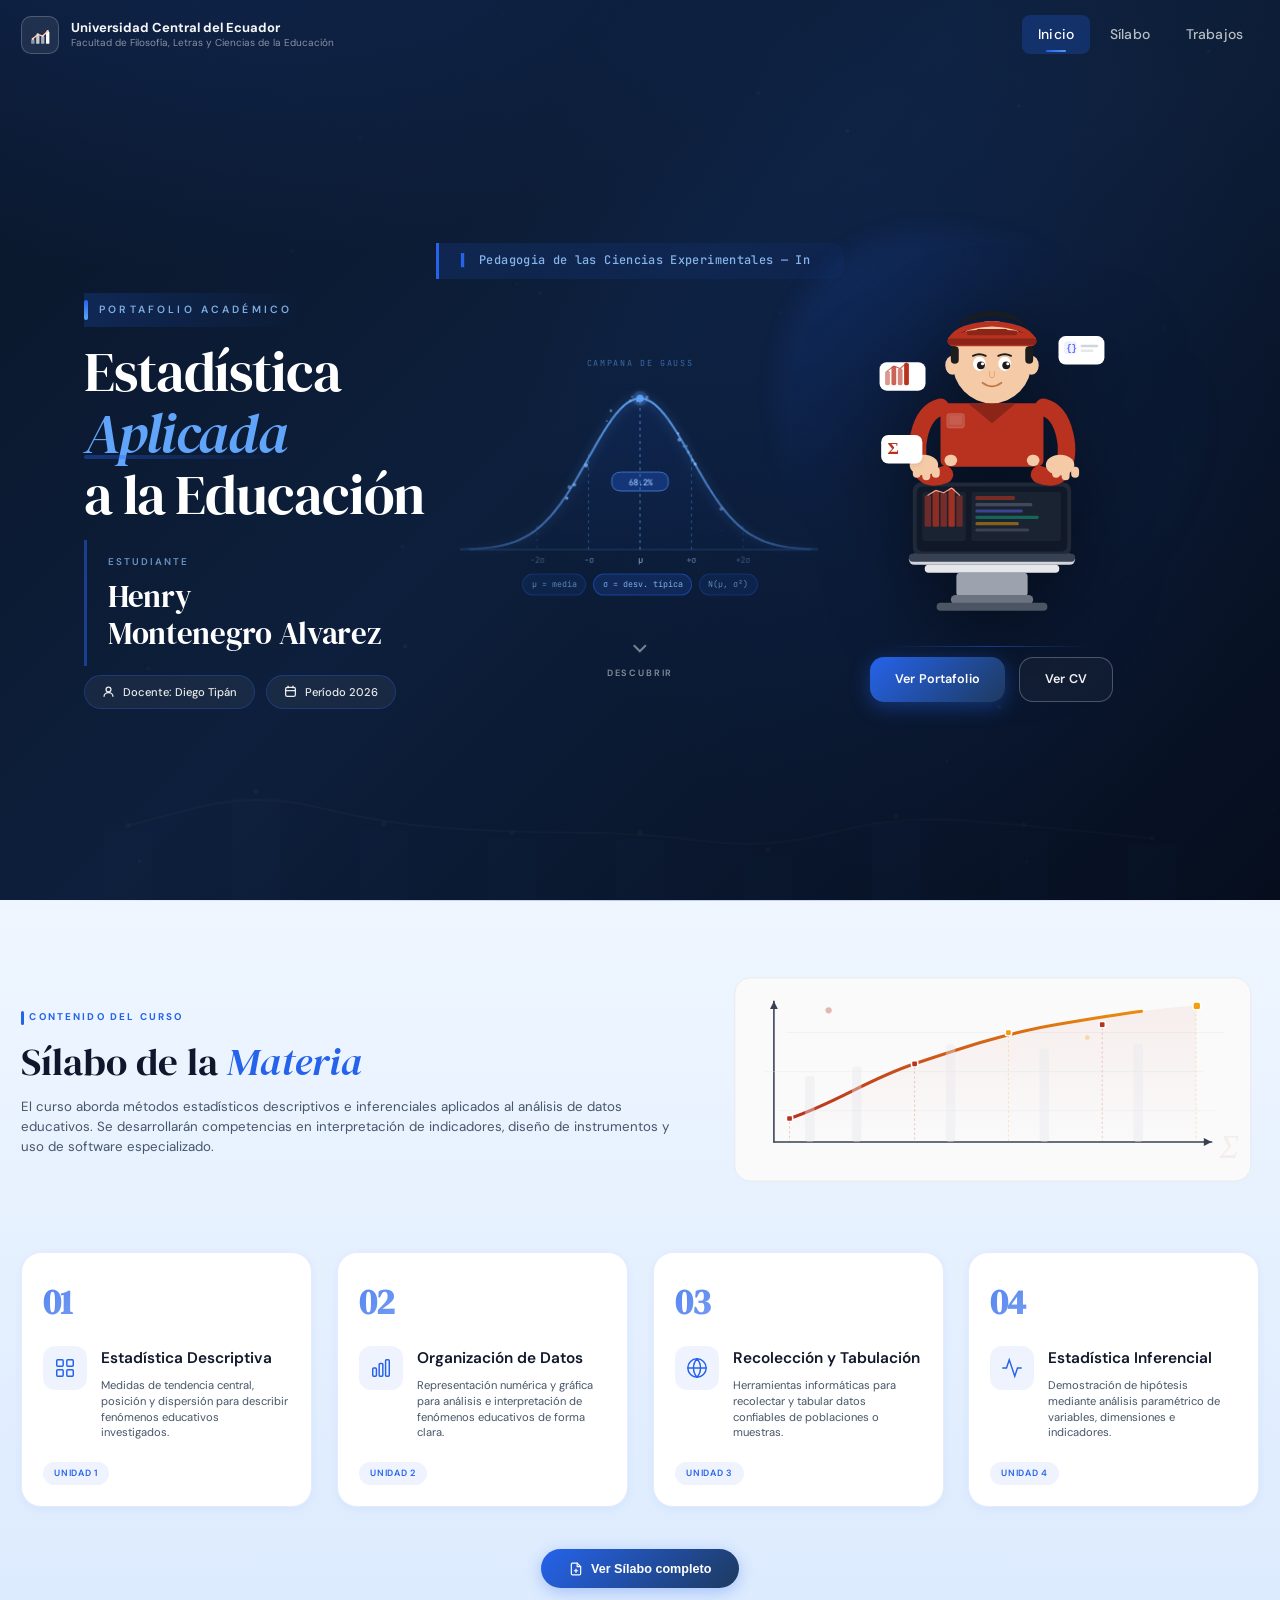
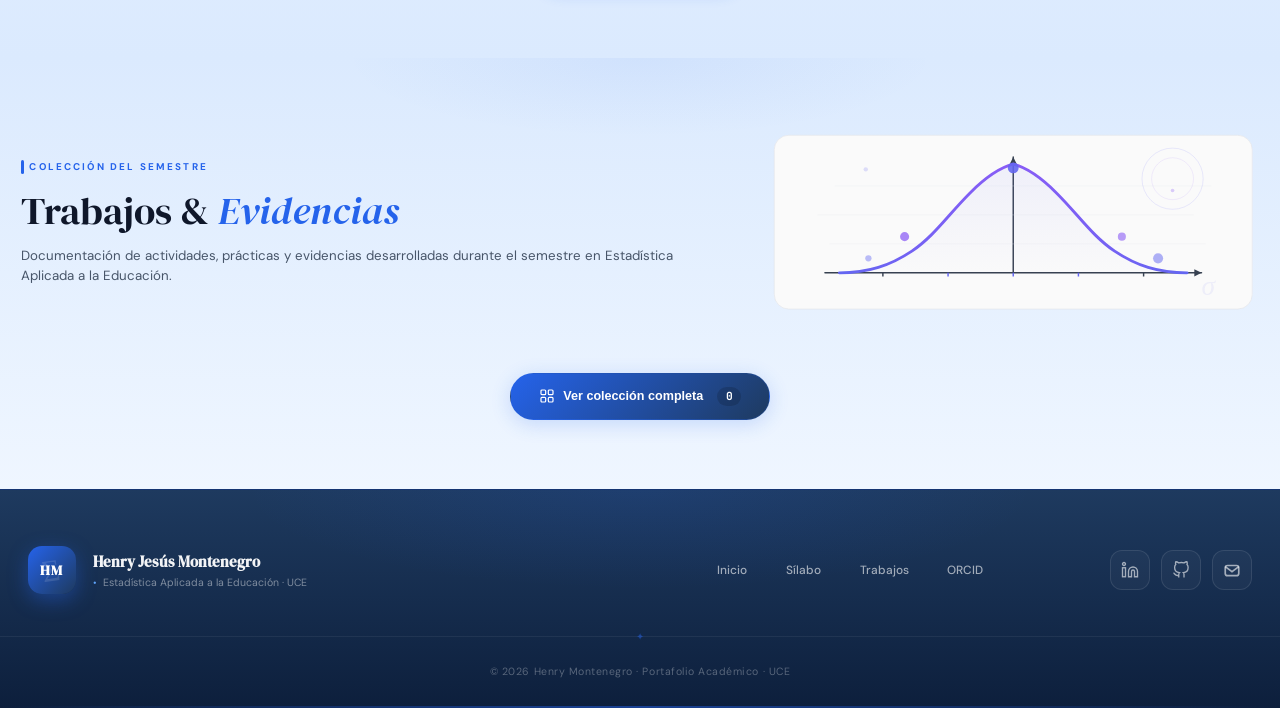
==== commit a1faf41e: "EXCEL OK" ====
--- a/index.html
+++ b/index.html
@@ -649,7 +649,7 @@
           <a href="#portada">Inicio</a>
           <a href="#silabo">Sílabo</a>
           <a href="#trabajos">Trabajos</a>
-          <a href="mailto:hjmontenegro@uce.edu.ec">Contacto</a>
+          <a href="https://orcid.org/0009-0002-6795-3984">ORCID</a>
         </div>
 
         <div class="footer-social">
--- a/css/cover.css
+++ b/css/cover.css
@@ -103,6 +103,7 @@
   display: flex;
   flex-direction: column;
   gap: 0.5rem;
+  padding-left: 3rem;
 }
 
 .welcome__eyebrow {
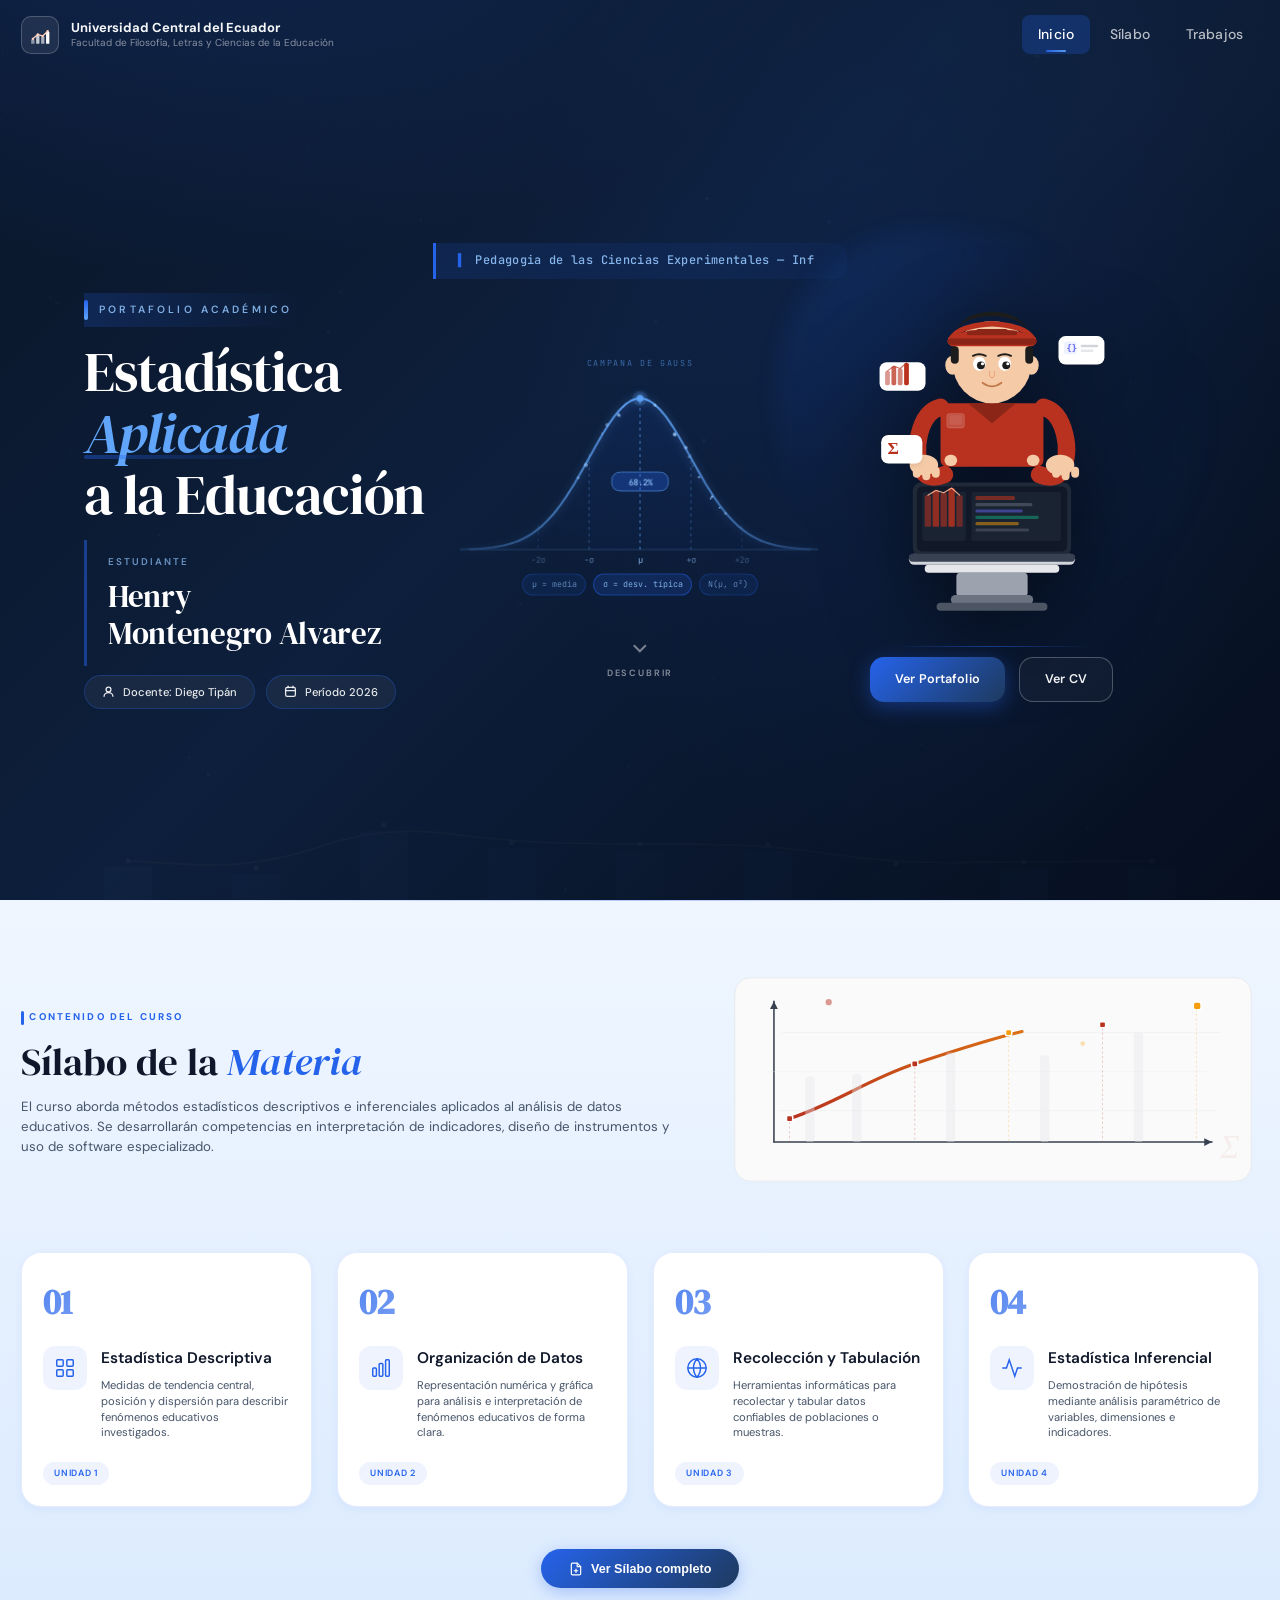
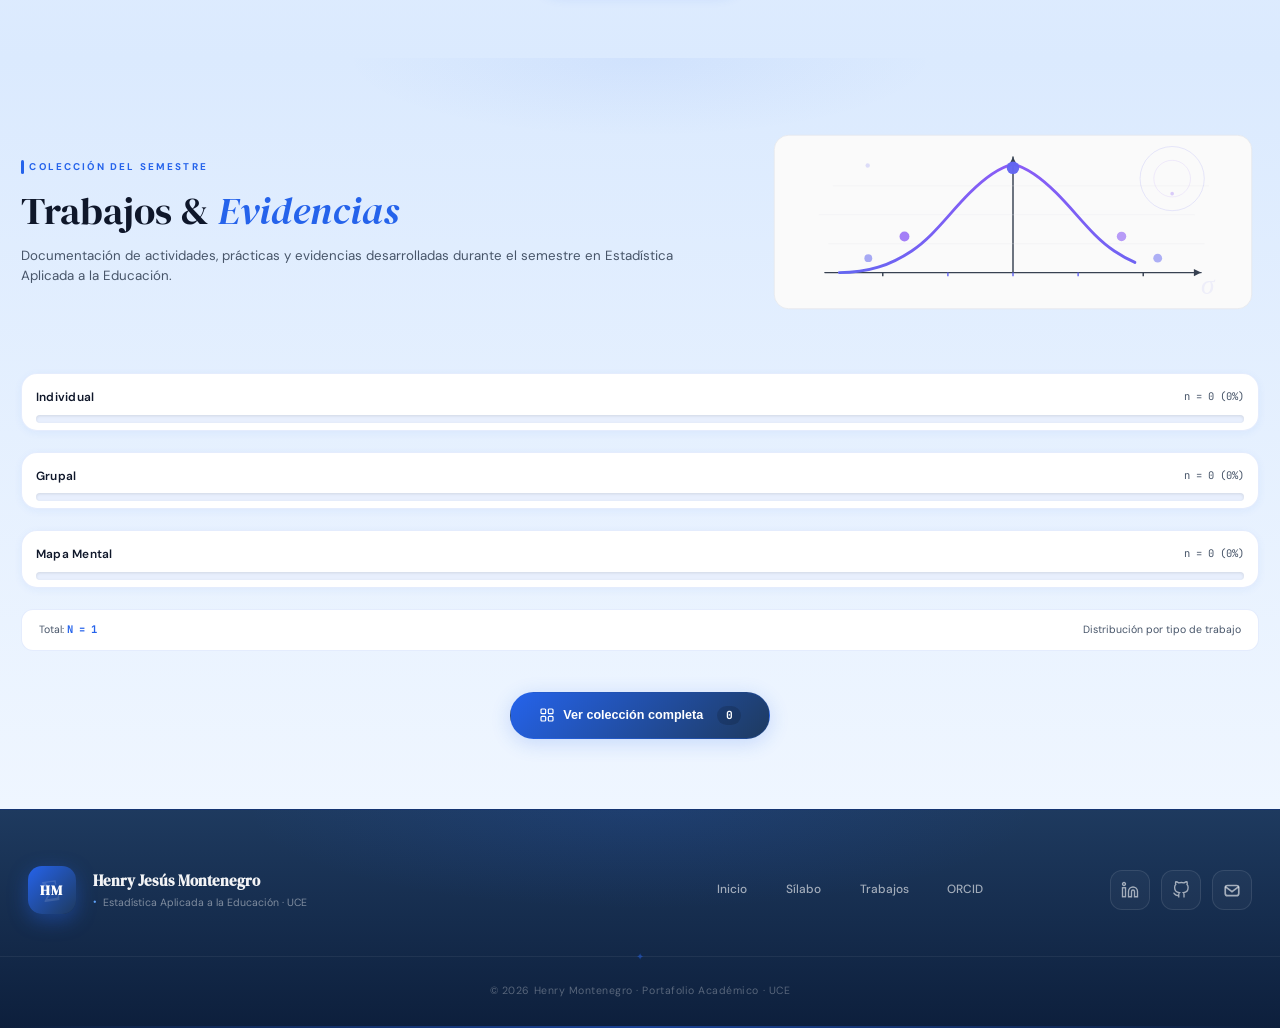
==== commit 6b792a79: "cambios ok" ====
--- a/index.html
+++ b/index.html
@@ -1,13 +1,15 @@
 <!DOCTYPE html>
 <html lang="es">
+
 <head>
   <meta charset="UTF-8">
-  <meta name="viewport" content="width=device-width, initial-scale=1.0, maximum-scale=1.0">
-  <meta name="viewport" content="width=device-width, initial-scale=1.0, maximum-scale=1.0">
+  <meta name="viewport" content="width=device-width, initial-scale=1.0">
   <meta http-equiv="X-UA-Compatible" content="IE=edge">
   <title>Portafolio | Estadística Aplicada a la Educación</title>
   <link rel="preconnect" href="https://fonts.googleapis.com">
-  <link href="https://fonts.googleapis.com/css2?family=DM+Serif+Display:ital@0;1&family=DM+Sans:wght@300;400;500;600&display=swap" rel="stylesheet">
+  <link
+    href="https://fonts.googleapis.com/css2?family=DM+Serif+Display:ital@0;1&family=DM+Sans:wght@300;400;500;600&display=swap"
+    rel="stylesheet">
   <link href="https://fonts.googleapis.com/css2?family=JetBrains+Mono&display=swap" rel="stylesheet">
   <link rel="icon" href="favicon.ico">
   <!-- CSS MODULAR -->
@@ -21,6 +23,7 @@
   <link rel="stylesheet" href="css/loading.css">
   <!-- <link rel="stylesheet" href="css/progress.css"> -->
 </head>
+
 <body>
 
   <!-- ===== LOADING SCREEN ===== -->
@@ -47,173 +50,6 @@
     </div>
   </div>
 
-  <!-- ==================== PORTADA ==================== -->
-  <section class="cover" id="portada">
-    <canvas id="cover-canvas"></canvas>
-    <div class="cover__content">
-      <h2 id="cover-title"></h2>
-
-      <!-- COLUMNAS -->
-      <div class="cover__columns">
-        <!-- CAMPANA DE GAUSS DINÁMICA -->
-        <div class="cover__gauss-wrapper" aria-hidden="true">
-          <div class="gauss__label-top">
-            <span class="gauss__label-sub">Campana de Gauss</span>
-          </div>
-          <canvas id="gauss-canvas" class="gauss__canvas" width="380" height="200"></canvas>
-          <div class="gauss__label-bottom">
-            <span class="gauss__tag">μ = media</span>
-            <span class="gauss__tag gauss__tag--mid">σ = desv. típica</span>
-            <span class="gauss__tag">N(μ, σ²)</span>
-          </div>
-        </div>
-
-
-        <!-- COLUMNA IZQUIERDA -->
-        <div class="cover__col-left">
-          <div class="welcome__text reveal">
-            <p class="welcome__eyebrow">Portafolio Académico</p>
-            <h2 class="welcome__title">
-              Estadística<br><em>Aplicada</em><br>a la Educación
-            </h2>
-            <div class="cover__name-block">
-              <p class="cover__name-label">Estudiante</p>
-              <p class="cover__name-main">Henry <br> Montenegro Alvarez </p>
-            </div>
-            <div class="welcome__meta">
-              <span class="cover__chip">
-                <svg width="13" height="13" viewBox="0 0 16 16" fill="none" stroke="currentColor" stroke-width="1.6"><circle cx="8" cy="5.5" r="3"/><path d="M2.5 14.5c0-3 2.5-5 5.5-5s5.5 2 5.5 5"/></svg>
-                Docente: Diego Tipán
-              </span>
-              <span class="cover__chip">
-                <svg width="13" height="13" viewBox="0 0 16 16" fill="none" stroke="currentColor" stroke-width="1.6"><rect x="2" y="3" width="12" height="11" rx="2"/><path d="M5 1v3M11 1v3M2 7h12"/></svg>
-                Período 2026
-              </span>
-            </div>
-          </div>
-        </div>
-
-        <!-- COLUMNA DERECHA -->
-        <div class="cover__col-right">
-
-          <!-- Solo el avatar aquí, SIN los botones dentro -->
-          <div class="cover__avatar-full">
-            <div class="welcome__avatar-frame">
-              <svg xmlns="http://www.w3.org/2000/svg" viewBox="0 0 320 480" fill="none" class="avatar-svg">
-                <defs>
-                  <filter id="sh" x="-15%" y="-15%" width="130%" height="130%">
-                    <feDropShadow dx="0" dy="4" stdDeviation="5" flood-color="rgba(0,0,0,0.13)"/>
-                  </filter>
-                  <filter id="sh2" x="-30%" y="-30%" width="160%" height="160%">
-                    <feDropShadow dx="0" dy="2" stdDeviation="3" flood-color="rgba(0,0,0,0.10)"/>
-                  </filter>
-                </defs>
-                <rect x="55" y="390" width="210" height="14" rx="7" fill="#D1D5DB"/>
-                  <rect x="75" y="404" width="170" height="10" rx="5" fill="#E5E7EB"/>
-                  <rect x="115" y="414" width="90" height="30" rx="5" fill="#9CA3AF"/>
-                  <rect x="108" y="442" width="104" height="12" rx="6" fill="#6B7280"/>
-                  <rect x="90" y="452" width="140" height="10" rx="5" fill="#4B5563"/>
-                  <rect x="60" y="300" width="200" height="92" rx="10" fill="#1F2937"/>
-                  <rect x="65" y="305" width="190" height="82" rx="7" fill="#111827"/>
-                  <rect x="72" y="312" width="55" height="62" rx="3" fill="#1a2332"/>
-                  <rect x="75" y="316" width="8" height="40" rx="2" fill="#B8321F" opacity="0.55"/>
-                  <rect x="85" y="310" width="8" height="46" rx="2" fill="#B8321F" opacity="0.75"/>
-                  <rect x="95" y="313" width="8" height="43" rx="2" fill="#B8321F" opacity="0.60"/>
-                  <rect x="105" y="307" width="8" height="49" rx="2" fill="#B8321F" opacity="0.85"/>
-                  <rect x="115" y="316" width="8" height="40" rx="2" fill="#B8321F" opacity="0.50"/>
-                  <polyline points="79,316 89,310 99,313 109,307 119,316" stroke="rgba(255,180,150,0.9)" stroke-width="1.5" stroke-linecap="round" stroke-linejoin="round" fill="none"/>
-                  <rect x="134" y="312" width="113" height="62" rx="3" fill="#1a2332"/>
-                  <rect x="139" y="317" width="50" height="5" rx="2" fill="#B8321F" opacity="0.6"/>
-                  <rect x="139" y="326" width="72" height="4" rx="2" fill="#6B7280" opacity="0.5"/>
-                  <rect x="139" y="334" width="60" height="4" rx="2" fill="#6366F1" opacity="0.5"/>
-                  <rect x="139" y="342" width="80" height="4" rx="2" fill="#10B981" opacity="0.45"/>
-                  <rect x="139" y="350" width="55" height="4" rx="2" fill="#F59E0B" opacity="0.5"/>
-                  <rect x="139" y="358" width="68" height="4" rx="2" fill="#6B7280" opacity="0.4"/>
-                  <rect x="55" y="390" width="210" height="10" rx="5" fill="#374151"/>
-                  <rect x="100" y="270" width="120" height="8" rx="4" fill="#9CA3AF"/>
-                  <rect x="95" y="200" width="130" height="80" rx="8" fill="#B8321F"/>
-                  <path d="M130 200 L160 225 L190 200" fill="#8A2517"/>
-                  <rect x="103" y="213" width="22" height="18" rx="3" fill="rgba(255,255,255,0.15)" stroke="rgba(255,255,255,0.2)" stroke-width="1"/>
-                  <rect x="106" y="215" width="16" height="12" rx="1" fill="rgba(255,255,255,0.08)"/>
-                  <rect x="100" y="265" width="16" height="14" rx="7" fill="#F5CBA7"/>
-                  <rect x="204" y="265" width="16" height="14" rx="7" fill="#F5CBA7"/>
-                  <path d="M95 205 Q75 210 68 240 Q62 265 72 285 Q80 298 100 290" stroke="#B8321F" stroke-width="22" stroke-linecap="round" fill="none"/>
-                  <path d="M225 205 Q245 210 252 240 Q258 265 248 285 Q240 298 220 290" stroke="#B8321F" stroke-width="22" stroke-linecap="round" fill="none"/>
-                  <ellipse cx="74" cy="278" rx="18" ry="13" fill="#F5CBA7"/>
-                  <ellipse cx="246" cy="278" rx="18" ry="13" fill="#F5CBA7"/>
-                  <rect x="60" y="280" width="10" height="14" rx="5" fill="#F5CBA7"/>
-                  <rect x="72" y="282" width="10" height="15" rx="5" fill="#F5CBA7"/>
-                  <rect x="84" y="280" width="10" height="14" rx="5" fill="#F5CBA7"/>
-                  <rect x="236" y="280" width="10" height="14" rx="5" fill="#F5CBA7"/>
-                  <rect x="248" y="282" width="10" height="15" rx="5" fill="#F5CBA7"/>
-                  <rect x="260" y="280" width="10" height="14" rx="5" fill="#F5CBA7"/>
-                  <ellipse cx="160" cy="148" rx="50" ry="52" fill="#F5CBA7"/>
-                  <ellipse cx="110" cy="152" rx="9" ry="12" fill="#F5CBA7"/>
-                  <ellipse cx="210" cy="152" rx="9" ry="12" fill="#F5CBA7"/>
-                  <path d="M110 130 Q110 86 160 84 Q210 86 210 130 Q210 106 194 97 Q178 90 160 90 Q142 90 126 97 Q110 106 110 130Z" fill="#1C1C1C"/>
-                  <rect x="108" y="128" width="10" height="22" rx="5" fill="#1C1C1C"/>
-                  <rect x="202" y="128" width="10" height="22" rx="5" fill="#1C1C1C"/>
-                  <path d="M108 118 Q125 105 160 103 Q195 105 212 118 Q216 112 216 125 Q216 100 160 96 Q104 100 104 125 Q104 112 108 118Z" fill="#B8321F"/>
-                  <rect x="104" y="114" width="112" height="14" rx="7" fill="#B8321F"/>
-                  <path d="M104 121 Q108 108 160 106 Q212 108 216 121" fill="#B8321F"/>
-                  <rect x="140" y="106" width="40" height="6" rx="3" fill="#8A2517"/>
-                  <rect x="128" y="108" width="64" height="6" rx="3" fill="#8A2517"/>
-                  <rect x="104" y="118" width="112" height="8" rx="4" fill="#8A2517"/>
-                  <ellipse cx="144" cy="150" rx="8" ry="9" fill="white"/>
-                  <ellipse cx="176" cy="150" rx="8" ry="9" fill="white"/>
-                  <circle cx="146" cy="152" r="5" fill="#1C1C1C"/>
-                  <circle cx="178" cy="152" r="5" fill="#1C1C1C"/>
-                  <circle cx="148" cy="150" r="2" fill="white"/>
-                  <circle cx="180" cy="150" r="2" fill="white"/>
-                  <path d="M136 140 Q144 136 152 140" stroke="#1C1C1C" stroke-width="2.5" stroke-linecap="round" fill="none"/>
-                  <path d="M168 140 Q176 136 184 140" stroke="#1C1C1C" stroke-width="2.5" stroke-linecap="round" fill="none"/>
-                  <path d="M157 160 Q156 167 160 168 Q164 167 163 160" stroke="#E8A87C" stroke-width="1.5" stroke-linecap="round" fill="none"/>
-                  <path d="M148 174 Q160 183 172 174" stroke="#C27A4A" stroke-width="2.2" stroke-linecap="round" fill="none"/>
-                  <g class="av-chip1" filter="url(#sh2)">
-                    <rect x="244" y="115" width="58" height="36" rx="9" fill="white"/>
-                    <rect x="251" y="122" width="16" height="16" rx="3" fill="#EEF2FF"/>
-                    <text x="254" y="134" font-family="monospace" font-size="11" fill="#6366F1" font-weight="700">{}</text>
-                    <rect x="272" y="126" width="22" height="3" rx="1" fill="#D1D5DB"/>
-                    <rect x="272" y="132" width="16" height="3" rx="1" fill="#E5E7EB"/>
-                  </g>
-                  <g class="av-chip2" filter="url(#sh2)">
-                    <rect x="18" y="148" width="58" height="36" rx="9" fill="white"/>
-                    <rect x="25" y="159" width="6" height="18" rx="2" fill="#B8321F" opacity="0.5"/>
-                    <rect x="33" y="153" width="6" height="24" rx="2" fill="#B8321F" opacity="0.75"/>
-                    <rect x="41" y="156" width="6" height="21" rx="2" fill="#B8321F" opacity="0.6"/>
-                    <rect x="49" y="149" width="6" height="28" rx="2" fill="#B8321F"/>
-                    <polyline points="28,159 36,153 44,156 52,149" stroke="rgba(184,50,31,0.7)" stroke-width="1.4" stroke-linecap="round" stroke-linejoin="round" fill="none"/>
-                  </g>
-                  <g class="av-chip3" filter="url(#sh2)">
-                    <rect x="20" y="240" width="52" height="36" rx="9" fill="white"/>
-                    <text x="28" y="264" font-family="Georgia,serif" font-size="22" fill="#B8321F" font-weight="700">Σ</text>
-                  </g>
-              </svg>
-            </div>
-          </div>
-
-          <!-- ✅ FIX: botones FUERA de cover__avatar-full, hijo directo de cover__col-right -->
-          <div class="cover__actions">
-            <a href="#silabo" class="cover__btn-primary">Ver Portafolio</a>
-            <button class="cover__btn-ghost open-preview"
-                    data-title="Currículum Vitae"
-                    data-file="https://henrybaio24.github.io/mi_cv/">Ver CV</button>
-          </div>
-
-        </div><!-- fin .cover__col-right -->
-
-      </div><!-- fin .cover__columns -->
-
-      <!-- FLECHA SCROLL -->
-      <a href="#inicio" class="cover__scroll" aria-label="Ir al contenido">
-        <svg width="20" height="20" viewBox="0 0 20 20" fill="none"
-            stroke="rgba(255,255,255,0.45)" stroke-width="1.8" stroke-linecap="round">
-          <path d="M5 8l5 5 5-5"/>
-        </svg>
-      </a>
-
-    </div><!-- fin .cover__content -->
-  </section>
   <!-- ==================== HEADER ==================== -->
   <header class="header" id="main-header">
     <nav class="nav container">
@@ -222,15 +58,16 @@
       <a href="#portada" class="nav__logo">
         <div class="nav__logo-icon">
           <svg width="22" height="22" viewBox="0 0 40 40" fill="none">
-            <rect x="4"  y="28" width="6"  height="8"  rx="1" fill="white" opacity="0.5"/>
-            <rect x="13" y="20" width="6"  height="16" rx="1" fill="white" opacity="0.75"/>
-            <rect x="22" y="23" width="6"  height="13" rx="1" fill="white" opacity="0.6"/>
-            <rect x="31" y="14" width="6"  height="22" rx="1" fill="white"/>
-            <polyline points="7,27 16,19 25,22 34,13" stroke="rgba(255,210,190,1)" stroke-width="2.5" stroke-linecap="round" stroke-linejoin="round" fill="none"/>
-            <circle cx="7"  cy="27" r="2.2" fill="rgba(255,210,190,1)"/>
-            <circle cx="16" cy="19" r="2.2" fill="rgba(255,210,190,1)"/>
-            <circle cx="25" cy="22" r="2.2" fill="rgba(255,210,190,1)"/>
-            <circle cx="34" cy="13" r="2.2" fill="rgba(255,210,190,1)"/>
+            <rect x="4" y="28" width="6" height="8" rx="1" fill="white" opacity="0.5" />
+            <rect x="13" y="20" width="6" height="16" rx="1" fill="white" opacity="0.75" />
+            <rect x="22" y="23" width="6" height="13" rx="1" fill="white" opacity="0.6" />
+            <rect x="31" y="14" width="6" height="22" rx="1" fill="white" />
+            <polyline points="7,27 16,19 25,22 34,13" stroke="rgba(255,210,190,1)" stroke-width="2.5"
+              stroke-linecap="round" stroke-linejoin="round" fill="none" />
+            <circle cx="7" cy="27" r="2.2" fill="rgba(255,210,190,1)" />
+            <circle cx="16" cy="19" r="2.2" fill="rgba(255,210,190,1)" />
+            <circle cx="25" cy="22" r="2.2" fill="rgba(255,210,190,1)" />
+            <circle cx="34" cy="13" r="2.2" fill="rgba(255,210,190,1)" />
           </svg>
         </div>
 
@@ -260,6 +97,88 @@
   <div id="nav-overlay" class="nav__overlay"></div>
 
   <main>
+    <!-- ==================== PORTADA ==================== -->
+    <section class="cover" id="portada">
+      <canvas id="cover-canvas"></canvas>
+      <div class="cover__content">
+        <h2 id="cover-title"></h2>
+
+        <!-- COLUMNAS -->
+        <div class="cover__columns">
+          <!-- CAMPANA DE GAUSS DINÁMICA -->
+          <div class="cover__gauss-wrapper" aria-hidden="true">
+            <div class="gauss__label-top">
+              <span class="gauss__label-sub">Campana de Gauss</span>
+            </div>
+            <canvas id="gauss-canvas" class="gauss__canvas" width="380" height="200"></canvas>
+            <div class="gauss__label-bottom">
+              <span class="gauss__tag">μ = media</span>
+              <span class="gauss__tag gauss__tag--mid">σ = desv. típica</span>
+              <span class="gauss__tag">N(μ, σ²)</span>
+            </div>
+          </div>
+
+
+          <!-- COLUMNA IZQUIERDA -->
+          <div class="cover__col-left">
+            <div class="welcome__text reveal">
+              <p class="welcome__eyebrow">Portafolio Académico</p>
+              <h2 class="welcome__title">
+                Estadística<br><em>Aplicada</em><br>a la Educación
+              </h2>
+              <div class="cover__name-block">
+                <p class="cover__name-label">Estudiante</p>
+                <p class="cover__name-main">Henry <br> Montenegro Alvarez </p>
+              </div>
+              <div class="welcome__meta">
+                <span class="cover__chip">
+                  <svg width="13" height="13" viewBox="0 0 16 16" fill="none" stroke="currentColor" stroke-width="1.6">
+                    <circle cx="8" cy="5.5" r="3" />
+                    <path d="M2.5 14.5c0-3 2.5-5 5.5-5s5.5 2 5.5 5" />
+                  </svg>
+                  Docente: Diego Tipán
+                </span>
+                <span class="cover__chip">
+                  <svg width="13" height="13" viewBox="0 0 16 16" fill="none" stroke="currentColor" stroke-width="1.6">
+                    <rect x="2" y="3" width="12" height="11" rx="2" />
+                    <path d="M5 1v3M11 1v3M2 7h12" />
+                  </svg>
+                  Período 2026
+                </span>
+              </div>
+            </div>
+          </div>
+
+          <!-- COLUMNA DERECHA -->
+          <div class="cover__col-right">
+
+            <div class="cover__avatar-full">
+              <div class="welcome__avatar-frame">
+                <img src="./assets/img/avatar.svg" alt="Avatar ilustrado del estudiante" class="avatar-svg">
+              </div>
+            </div>
+
+            <!-- ✅ FIX: botones FUERA de cover__avatar-full, hijo directo de cover__col-right -->
+            <div class="cover__actions">
+              <a href="#silabo" class="cover__btn-primary">Ver Portafolio</a>
+              <button class="cover__btn-ghost open-preview" data-title="Currículum Vitae"
+                data-file="https://henrybaio24.github.io/mi_cv/">Ver CV</button>
+            </div>
+
+          </div><!-- fin .cover__col-right -->
+
+        </div><!-- fin .cover__columns -->
+
+        <!-- FLECHA SCROLL -->
+        <a href="#inicio" class="cover__scroll" aria-label="Ir al contenido">
+          <svg width="20" height="20" viewBox="0 0 20 20" fill="none" stroke="rgba(255,255,255,0.45)" stroke-width="1.8"
+            stroke-linecap="round">
+            <path d="M5 8l5 5 5-5" />
+          </svg>
+        </a>
+
+      </div><!-- fin .cover__content -->
+    </section>
 
     <!-- ==================== SÍLABO ==================== -->
     <section id="silabo" class="section silabo-section">
@@ -270,127 +189,15 @@
           <div class="silabo__header-left">
             <p class="evidencias__eyebrow">Contenido del Curso</p>
             <h2 class="silabo__title">Sílabo de la <em>Materia</em></h2>
-            <p class="silabo__intro">El curso aborda métodos estadísticos descriptivos e inferenciales aplicados al análisis de datos educativos. Se desarrollarán competencias en interpretación de indicadores, diseño de instrumentos y uso de software especializado.</p>
+            <p class="silabo__intro">El curso aborda métodos estadísticos descriptivos e inferenciales aplicados al
+              análisis de datos educativos. Se desarrollarán competencias en interpretación de indicadores, diseño de
+              instrumentos y uso de software especializado.</p>
           </div>
           <div class="silabo__header-right reveal delay-1">
             <!-- ==================== SVG ==================== -->
-             <svg width="100%" viewBox="0 0 680 280" class="svg-animated" aria-hidden="true">
-              <defs>
-                <linearGradient id="sl" x1="0" y1="0" x2="1" y2="0">
-                  <stop offset="0%" stop-color="#B8321F"/>
-                  <stop offset="100%" stop-color="#F59E0B"/>
-                </linearGradient>
-                <linearGradient id="sa" x1="0" y1="0" x2="0" y2="1">
-                  <stop offset="0%" stop-color="rgba(184,50,31,0.25)"/>
-                  <stop offset="100%" stop-color="rgba(184,50,31,0)"/>
-                </linearGradient>
-              </defs>
-
-              <rect x="10" y="10" width="660" height="260" rx="20" fill="#FAFAFA" stroke="#E5E7EB" stroke-width="1"/>
-
-              <!-- Ejes principales -->
-              <line x1="60" y1="220" x2="620" y2="220" stroke="#374151" stroke-width="2" stroke-linecap="round"/>
-              <line x1="60" y1="40" x2="60" y2="220" stroke="#374151" stroke-width="2" stroke-linecap="round"/>
-              
-              <!-- Flechas de ejes -->
-              <polygon points="620,220 610,215 610,225" fill="#374151"/>
-              <polygon points="60,40 55,50 65,50" fill="#374151"/>
-
-              <!-- Grid móvil -->
-              <g stroke="#E5E7EB" stroke-width="1" opacity="0.5">
-                <line x1="60" y1="80" x2="620" y2="80">
-                  <animate attributeName="x1" values="60;80;60" dur="6s" repeatCount="indefinite"/>
-                  <animate attributeName="x2" values="620;640;620" dur="6s" repeatCount="indefinite"/>
-                </line>
-                <line x1="60" y1="130" x2="620" y2="130">
-                  <animate attributeName="x1" values="60;40;60" dur="8s" repeatCount="indefinite"/>
-                  <animate attributeName="x2" values="620;600;620" dur="8s" repeatCount="indefinite"/>
-                </line>
-                <line x1="60" y1="180" x2="620" y2="180">
-                  <animate attributeName="x1" values="60;70;60" dur="7s" repeatCount="indefinite"/>
-                  <animate attributeName="x2" values="620;630;620" dur="7s" repeatCount="indefinite"/>
-                </line>
-              </g>
-
-              <!-- Línea de tendencia con marcadores -->
-              <path d="M80,190 C140,170 180,140 240,120 S360,80 420,70 S540,50 600,45" 
-                    fill="none" stroke="url(#sl)" stroke-width="4" stroke-linecap="round" stroke-linejoin="round"
-                    stroke-dasharray="600" stroke-dashoffset="600">
-                <animate attributeName="stroke-dashoffset" from="600" to="0" dur="3s" fill="freeze" calcMode="spline" keySplines="0.25 0.1 0.25 1"/>
-              </path>
-
-              <!-- Área bajo la curva -->
-              <path d="M80,190 C140,170 180,140 240,120 S360,80 420,70 S540,50 600,45 L600,220 L80,220 Z" 
-                    fill="url(#sa)" opacity="0">
-                <animate attributeName="opacity" from="0" to="1" dur="1.5s" fill="freeze" begin="2s"/>
-              </path>
-
-              <!-- Marcadores de datos (cuadrados) -->
-              <rect x="76" y="186" width="8" height="8" rx="2" fill="#B8321F" stroke="white" stroke-width="2">
-                <animate attributeName="y" values="186;182;186" dur="2s" repeatCount="indefinite" begin="2.5s"/>
-                <animate attributeName="opacity" values="1;0.6;1" dur="2s" repeatCount="indefinite" begin="2.5s"/>
-              </rect>
-              <rect x="236" y="116" width="8" height="8" rx="2" fill="#B8321F" stroke="white" stroke-width="2">
-                <animate attributeName="y" values="116;112;116" dur="2.5s" repeatCount="indefinite" begin="3s"/>
-                <animate attributeName="opacity" values="1;0.6;1" dur="2.5s" repeatCount="indefinite" begin="3s"/>
-              </rect>
-              <rect x="356" y="76" width="8" height="8" rx="2" fill="#F59E0B" stroke="white" stroke-width="2">
-                <animate attributeName="y" values="76;72;76" dur="2s" repeatCount="indefinite" begin="3.5s"/>
-                <animate attributeName="opacity" values="1;0.6;1" dur="2s" repeatCount="indefinite" begin="3.5s"/>
-              </rect>
-              <rect x="476" y="66" width="8" height="8" rx="2" fill="#B8321F" stroke="white" stroke-width="2">
-                <animate attributeName="y" values="66;62;66" dur="2.5s" repeatCount="indefinite" begin="4s"/>
-                <animate attributeName="opacity" values="1;0.6;1" dur="2.5s" repeatCount="indefinite" begin="4s"/>
-              </rect>
-              <rect x="596" y="41" width="10" height="10" rx="3" fill="#F59E0B" stroke="white" stroke-width="2">
-                <animate attributeName="y" values="41;36;41" dur="2s" repeatCount="indefinite" begin="4.5s"/>
-                <animate attributeName="opacity" values="1;0.6;1" dur="2s" repeatCount="indefinite" begin="4.5s"/>
-              </rect>
-
-              <!-- Líneas guía punteadas desde marcadores al eje X -->
-              <line x1="80" y1="194" x2="80" y2="220" stroke="#B8321F" stroke-width="1" stroke-dasharray="3,3" opacity="0.3"/>
-              <line x1="240" y1="124" x2="240" y2="220" stroke="#B8321F" stroke-width="1" stroke-dasharray="3,3" opacity="0.3"/>
-              <line x1="360" y1="84" x2="360" y2="220" stroke="#F59E0B" stroke-width="1" stroke-dasharray="3,3" opacity="0.3"/>
-              <line x1="480" y1="74" x2="480" y2="220" stroke="#B8321F" stroke-width="1" stroke-dasharray="3,3" opacity="0.3"/>
-              <line x1="600" y1="50" x2="600" y2="220" stroke="#F59E0B" stroke-width="1" stroke-dasharray="3,3" opacity="0.3"/>
-
-              <!-- Barras de fondo decorativas (detrás de la línea) -->
-              <rect x="100" y="140" width="12" height="80" rx="4" fill="#E5E7EB" opacity="0.4">
-                <animate attributeName="height" values="60;90;60" dur="4s" repeatCount="indefinite"/>
-                <animate attributeName="y" values="160;130;160" dur="4s" repeatCount="indefinite"/>
-              </rect>
-              <rect x="160" y="120" width="12" height="100" rx="4" fill="#E5E7EB" opacity="0.4">
-                <animate attributeName="height" values="80;110;80" dur="5s" repeatCount="indefinite" begin="1s"/>
-                <animate attributeName="y" values="140;110;140" dur="5s" repeatCount="indefinite" begin="1s"/>
-              </rect>
-              <rect x="280" y="100" width="12" height="120" rx="4" fill="#E5E7EB" opacity="0.4">
-                <animate attributeName="height" values="100;130;100" dur="4.5s" repeatCount="indefinite" begin="0.5s"/>
-                <animate attributeName="y" values="120;90;120" dur="4.5s" repeatCount="indefinite" begin="0.5s"/>
-              </rect>
-              <rect x="400" y="90" width="12" height="130" rx="4" fill="#E5E7EB" opacity="0.4">
-                <animate attributeName="height" values="110;140;110" dur="5.5s" repeatCount="indefinite" begin="1.5s"/>
-                <animate attributeName="y" values="110;80;110" dur="5.5s" repeatCount="indefinite" begin="1.5s"/>
-              </rect>
-              <rect x="520" y="80" width="12" height="140" rx="4" fill="#E5E7EB" opacity="0.4">
-                <animate attributeName="height" values="120;150;120" dur="4s" repeatCount="indefinite" begin="2s"/>
-                <animate attributeName="y" values="100;70;100" dur="4s" repeatCount="indefinite" begin="2s"/>
-              </rect>
-
-              <!-- Partículas flotantes -->
-              <circle cx="130" cy="60" r="4" fill="#B8321F" opacity="0.2">
-                <animate attributeName="cy" values="60;40;60" dur="3s" repeatCount="indefinite"/>
-                <animate attributeName="opacity" values="0.2;0.5;0.2" dur="3s" repeatCount="indefinite"/>
-              </circle>
-              <circle cx="450" cy="100" r="3" fill="#F59E0B" opacity="0.3">
-                <animate attributeName="cy" values="100;80;100" dur="4s" repeatCount="indefinite" begin="1s"/>
-                <animate attributeName="cx" values="450;470;450" dur="5s" repeatCount="indefinite" begin="1s"/>
-              </circle>
-
-              <!-- Sigma decorativo -->
-              <text x="630" y="240" fill="#B8321F" font-family="Georgia,serif" font-size="42" opacity="0.06" font-style="italic">Σ</text>
-            </svg>
-          </div>
-          
+            <img src="./assets/img/silabo.svg" alt="" class="svg-animated" aria-hidden="true" style="width:100%;">
+          </div>
+
         </div>
 
         <!-- UNIDADES -->
@@ -399,14 +206,18 @@
             <div class="silabo__unit-num">01</div>
             <div class="silabo__unit-body">
               <div class="silabo__unit-icon">
-                <svg width="22" height="22" viewBox="0 0 24 24" fill="none" stroke="currentColor" stroke-width="1.6" stroke-linecap="round">
-                  <rect x="3" y="3" width="7" height="7" rx="1"/><rect x="14" y="3" width="7" height="7" rx="1"/>
-                  <rect x="3" y="14" width="7" height="7" rx="1"/><rect x="14" y="14" width="7" height="7" rx="1"/>
+                <svg width="22" height="22" viewBox="0 0 24 24" fill="none" stroke="currentColor" stroke-width="1.6"
+                  stroke-linecap="round">
+                  <rect x="3" y="3" width="7" height="7" rx="1" />
+                  <rect x="14" y="3" width="7" height="7" rx="1" />
+                  <rect x="3" y="14" width="7" height="7" rx="1" />
+                  <rect x="14" y="14" width="7" height="7" rx="1" />
                 </svg>
               </div>
               <div>
                 <h4>Estadística Descriptiva</h4>
-                <p>Medidas de tendencia central, posición y dispersión para describir fenómenos educativos investigados.</p>
+                <p>Medidas de tendencia central, posición y dispersión para describir fenómenos educativos investigados.
+                </p>
               </div>
             </div>
             <div class="silabo__unit-tag">Unidad 1</div>
@@ -416,14 +227,17 @@
             <div class="silabo__unit-num">02</div>
             <div class="silabo__unit-body">
               <div class="silabo__unit-icon">
-                <svg width="22" height="22" viewBox="0 0 24 24" fill="none" stroke="currentColor" stroke-width="1.6" stroke-linecap="round">
-                  <rect x="3" y="12" width="4" height="9" rx="1"/><rect x="10" y="7" width="4" height="14" rx="1"/>
-                  <rect x="17" y="3" width="4" height="18" rx="1"/>
+                <svg width="22" height="22" viewBox="0 0 24 24" fill="none" stroke="currentColor" stroke-width="1.6"
+                  stroke-linecap="round">
+                  <rect x="3" y="12" width="4" height="9" rx="1" />
+                  <rect x="10" y="7" width="4" height="14" rx="1" />
+                  <rect x="17" y="3" width="4" height="18" rx="1" />
                 </svg>
               </div>
               <div>
                 <h4>Organización de Datos</h4>
-                <p>Representación numérica y gráfica para análisis e interpretación de fenómenos educativos de forma clara.</p>
+                <p>Representación numérica y gráfica para análisis e interpretación de fenómenos educativos de forma
+                  clara.</p>
               </div>
             </div>
             <div class="silabo__unit-tag">Unidad 2</div>
@@ -433,9 +247,10 @@
             <div class="silabo__unit-num">03</div>
             <div class="silabo__unit-body">
               <div class="silabo__unit-icon">
-                <svg width="22" height="22" viewBox="0 0 24 24" fill="none" stroke="currentColor" stroke-width="1.6" stroke-linecap="round">
-                  <path d="M12 2a10 10 0 100 20A10 10 0 0012 2z"/>
-                  <path d="M2 12h20M12 2a15 15 0 010 20M12 2a15 15 0 000 20"/>
+                <svg width="22" height="22" viewBox="0 0 24 24" fill="none" stroke="currentColor" stroke-width="1.6"
+                  stroke-linecap="round">
+                  <path d="M12 2a10 10 0 100 20A10 10 0 0012 2z" />
+                  <path d="M2 12h20M12 2a15 15 0 010 20M12 2a15 15 0 000 20" />
                 </svg>
               </div>
               <div>
@@ -450,8 +265,9 @@
             <div class="silabo__unit-num">04</div>
             <div class="silabo__unit-body">
               <div class="silabo__unit-icon">
-                <svg width="22" height="22" viewBox="0 0 24 24" fill="none" stroke="currentColor" stroke-width="1.6" stroke-linecap="round">
-                  <path d="M22 12h-4l-3 9L9 3l-3 9H2"/>
+                <svg width="22" height="22" viewBox="0 0 24 24" fill="none" stroke="currentColor" stroke-width="1.6"
+                  stroke-linecap="round">
+                  <path d="M22 12h-4l-3 9L9 3l-3 9H2" />
                 </svg>
               </div>
               <div>
@@ -465,14 +281,14 @@
 
         <!-- BOTÓN AL FINAL -->
         <div class="silabo__cta reveal">
-          <button class="silabo__btn open-preview"
-                  data-title="Sílabo del Curso"
-                  data-file="https://drive.google.com/file/d/18E24WpOY2Jx7rh2B8nomHSlnk_9hw8Ye/preview">
-            <svg width="14" height="14" viewBox="0 0 24 24" fill="none" stroke="currentColor" stroke-width="2" stroke-linecap="round" stroke-linejoin="round">
-              <path d="M14 2H6a2 2 0 00-2 2v16a2 2 0 002 2h12a2 2 0 002-2V8z"/>
-              <polyline points="14 2 14 8 20 8"/>
-              <line x1="12" y1="18" x2="12" y2="12"/>
-              <line x1="9" y1="15" x2="15" y2="15"/>
+          <button class="silabo__btn open-preview" data-title="Sílabo del Curso"
+            data-file="https://drive.google.com/file/d/18E24WpOY2Jx7rh2B8nomHSlnk_9hw8Ye/preview">
+            <svg width="14" height="14" viewBox="0 0 24 24" fill="none" stroke="currentColor" stroke-width="2"
+              stroke-linecap="round" stroke-linejoin="round">
+              <path d="M14 2H6a2 2 0 00-2 2v16a2 2 0 002 2h12a2 2 0 002-2V8z" />
+              <polyline points="14 2 14 8 20 8" />
+              <line x1="12" y1="18" x2="12" y2="12" />
+              <line x1="9" y1="15" x2="15" y2="15" />
             </svg>
             Ver Sílabo completo
           </button>
@@ -490,124 +306,13 @@
           <div>
             <p class="evidencias__eyebrow">Colección del Semestre</p>
             <h2 class="evidencias__title">Trabajos &amp; <em>Evidencias</em></h2>
-            <p class="evidencias__desc">Documentación de actividades, prácticas y evidencias desarrolladas durante el semestre en Estadística Aplicada a la Educación.</p>
+            <p class="evidencias__desc">Documentación de actividades, prácticas y evidencias desarrolladas durante el
+              semestre en Estadística Aplicada a la Educación.</p>
           </div>
 
           <div class="evidencias__header-img reveal delay-1">
-            <svg width="100%" viewBox="0 0 680 260" class="svg-animated" aria-hidden="true" style="border-radius:16px; display:block;">
-              <defs>
-                <linearGradient id="el" x1="0" y1="0" x2="1" y2="0">
-                  <stop offset="0%" stop-color="#6366F1"/>
-                  <stop offset="50%" stop-color="#8B5CF6"/>
-                  <stop offset="100%" stop-color="#6366F1"/>
-                </linearGradient>
-                <linearGradient id="ea" x1="0" y1="0" x2="0" y2="1">
-                  <stop offset="0%" stop-color="rgba(99,102,241,0.3)"/>
-                  <stop offset="100%" stop-color="rgba(99,102,241,0)"/>
-                </linearGradient>
-              </defs>
-
-              <rect x="10" y="10" width="660" height="240" rx="20" fill="#FAFAFA" stroke="#E5E7EB" stroke-width="1"/>
-
-              <!-- Ejes principales -->
-              <line x1="80" y1="200" x2="600" y2="200" stroke="#374151" stroke-width="2" stroke-linecap="round"/>
-              <line x1="340" y1="40" x2="340" y2="200" stroke="#374151" stroke-width="2" stroke-linecap="round"/>
-              
-              <!-- Flechas -->
-              <polygon points="600,200 590,195 590,205" fill="#374151"/>
-              <polygon points="340,40 335,50 345,50" fill="#374151"/>
-
-              <!-- Grid móvil -->
-              <g stroke="#E5E7EB" stroke-width="1" opacity="0.4">
-                <line x1="80" y1="80" x2="600" y2="80">
-                  <animate attributeName="x1" values="80;100;80" dur="7s" repeatCount="indefinite"/>
-                  <animate attributeName="x2" values="600;620;600" dur="7s" repeatCount="indefinite"/>
-                </line>
-                <line x1="80" y1="120" x2="600" y2="120">
-                  <animate attributeName="x1" values="80;60;80" dur="9s" repeatCount="indefinite"/>
-                  <animate attributeName="x2" values="600;580;600" dur="9s" repeatCount="indefinite"/>
-                </line>
-                <line x1="80" y1="160" x2="600" y2="160">
-                  <animate attributeName="x1" values="80;90;80" dur="8s" repeatCount="indefinite"/>
-                  <animate attributeName="x2" values="600;610;600" dur="8s" repeatCount="indefinite"/>
-                </line>
-              </g>
-
-              <!-- Campana de Gauss principal -->
-              <path d="M100,200 C140,200 170,190 200,170 C230,150 250,120 280,90 C300,70 320,55 340,50 C360,55 380,70 400,90 C430,120 450,150 480,170 C510,190 540,200 580,200" 
-                    fill="none" stroke="url(#el)" stroke-width="4" stroke-linecap="round" stroke-linejoin="round"
-                    stroke-dasharray="800" stroke-dashoffset="800">
-                <animate attributeName="stroke-dashoffset" from="800" to="0" dur="3s" fill="freeze" calcMode="spline" keySplines="0.25 0.1 0.25 1"/>
-              </path>
-
-              <!-- Área bajo la curva -->
-              <path d="M100,200 C140,200 170,190 200,170 C230,150 250,120 280,90 C300,70 320,55 340,50 C360,55 380,70 400,90 C430,120 450,150 480,170 C510,190 540,200 580,200 L580,210 L100,210 Z" 
-                    fill="url(#ea)" opacity="0">
-                <animate attributeName="opacity" from="0" to="1" dur="1.5s" fill="freeze" begin="2s"/>
-              </path>
-
-              <!-- Líneas sigma verticales -->
-              <line x1="250" y1="50" x2="250" y2="200" stroke="#6366F1" stroke-width="1.5" stroke-dasharray="5,5" opacity="0">
-                <animate attributeName="opacity" from="0" to="0.4" dur="0.5s" fill="freeze" begin="2.5s"/>
-                <animate attributeName="opacity" values="0.4;0.7;0.4" dur="3s" repeatCount="indefinite" begin="3s"/>
-              </line>
-              <line x1="340" y1="50" x2="340" y2="200" stroke="#6366F1" stroke-width="2" stroke-dasharray="5,5" opacity="0">
-                <animate attributeName="opacity" from="0" to="0.6" dur="0.5s" fill="freeze" begin="2.7s"/>
-                <animate attributeName="opacity" values="0.6;0.9;0.6" dur="3s" repeatCount="indefinite" begin="3.2s"/>
-              </line>
-              <line x1="430" y1="50" x2="430" y2="200" stroke="#6366F1" stroke-width="1.5" stroke-dasharray="5,5" opacity="0">
-                <animate attributeName="opacity" from="0" to="0.4" dur="0.5s" fill="freeze" begin="2.9s"/>
-                <animate attributeName="opacity" values="0.4;0.7;0.4" dur="3s" repeatCount="indefinite" begin="3.4s"/>
-              </line>
-
-              <!-- Marcas en el eje X -->
-              <line x1="160" y1="200" x2="160" y2="205" stroke="#374151" stroke-width="2"/>
-              <line x1="250" y1="200" x2="250" y2="205" stroke="#6366F1" stroke-width="2"/>
-              <line x1="340" y1="200" x2="340" y2="205" stroke="#6366F1" stroke-width="2"/>
-              <line x1="430" y1="200" x2="430" y2="205" stroke="#6366F1" stroke-width="2"/>
-              <line x1="520" y1="200" x2="520" y2="205" stroke="#374151" stroke-width="2"/>
-
-              <!-- Puntos de dispersión alrededor -->
-              <circle cx="140" cy="180" r="5" fill="#6366F1" opacity="0.5">
-                <animate attributeName="r" values="4;7;4" dur="2.5s" repeatCount="indefinite"/>
-                <animate attributeName="opacity" values="0.4;0.7;0.4" dur="2.5s" repeatCount="indefinite"/>
-              </circle>
-              <circle cx="190" cy="150" r="5" fill="#8B5CF6" opacity="0.6">
-                <animate attributeName="r" values="4;7;4" dur="3s" repeatCount="indefinite" begin="0.5s"/>
-                <animate attributeName="opacity" values="0.5;0.8;0.5" dur="3s" repeatCount="indefinite" begin="0.5s"/>
-              </circle>
-              <circle cx="340" cy="55" r="6" fill="#6366F1" opacity="0.8">
-                <animate attributeName="r" values="5;9;5" dur="2s" repeatCount="indefinite" begin="1s"/>
-                <animate attributeName="opacity" values="0.7;1;0.7" dur="2s" repeatCount="indefinite" begin="1s"/>
-              </circle>
-              <circle cx="490" cy="150" r="5" fill="#8B5CF6" opacity="0.6">
-                <animate attributeName="r" values="4;7;4" dur="2.8s" repeatCount="indefinite" begin="0.3s"/>
-              </circle>
-              <circle cx="540" cy="180" r="5" fill="#6366F1" opacity="0.5">
-                <animate attributeName="r" values="4;7;4" dur="3.2s" repeatCount="indefinite" begin="0.8s"/>
-              </circle>
-
-              <!-- Partículas flotantes -->
-              <circle cx="120" cy="70" r="3" fill="#6366F1" opacity="0.2">
-                <animate attributeName="cy" values="70;50;70" dur="3.5s" repeatCount="indefinite"/>
-                <animate attributeName="cx" values="120;140;120" dur="4s" repeatCount="indefinite"/>
-              </circle>
-              <circle cx="560" cy="100" r="2.5" fill="#8B5CF6" opacity="0.3">
-                <animate attributeName="cy" values="100;80;100" dur="4s" repeatCount="indefinite" begin="1s"/>
-              </circle>
-
-              <!-- Círculos concéntricos que respiran -->
-              <circle cx="560" cy="70" r="35" fill="none" stroke="#6366F1" stroke-width="1" opacity="0.1">
-                <animate attributeName="r" values="30;45;30" dur="4s" repeatCount="indefinite"/>
-                <animate attributeName="opacity" values="0.1;0.2;0.1" dur="4s" repeatCount="indefinite"/>
-              </circle>
-              <circle cx="560" cy="70" r="22" fill="none" stroke="#8B5CF6" stroke-width="1" opacity="0.15">
-                <animate attributeName="r" values="18;30;18" dur="3s" repeatCount="indefinite" begin="1s"/>
-              </circle>
-
-              <!-- Sigma decorativo -->
-              <text x="600" y="230" fill="#6366F1" font-family="Georgia,serif" font-size="38" opacity="0.08" font-style="italic">σ</text>
-            </svg>
+            <img src="./assets/img/evidencias.svg" alt="" class="svg-animated" aria-hidden="true"
+              style="width:100%; border-radius:16px; display:block;">
           </div>
         </div>
 
@@ -618,11 +323,12 @@
         <div class="ev__cta reveal delay-3">
           <button class="ev__cta-btn" id="open-works-modal">
             <span class="ev__cta-btn-inner">
-              <svg width="16" height="16" viewBox="0 0 24 24" fill="none" stroke="currentColor" stroke-width="1.8" stroke-linecap="round">
-                <rect x="3" y="3" width="7" height="7" rx="1.5"/>
-                <rect x="14" y="3" width="7" height="7" rx="1.5"/>
-                <rect x="3" y="14" width="7" height="7" rx="1.5"/>
-                <rect x="14" y="14" width="7" height="7" rx="1.5"/>
+              <svg width="16" height="16" viewBox="0 0 24 24" fill="none" stroke="currentColor" stroke-width="1.8"
+                stroke-linecap="round">
+                <rect x="3" y="3" width="7" height="7" rx="1.5" />
+                <rect x="14" y="3" width="7" height="7" rx="1.5" />
+                <rect x="3" y="14" width="7" height="7" rx="1.5" />
+                <rect x="14" y="14" width="7" height="7" rx="1.5" />
               </svg>
               Ver colección completa
             </span>
@@ -633,66 +339,68 @@
       </div>
     </section>
 
-    <!-- ==================== CONTACTO ==================== -->
-    <footer class="site-footer" id="">
-      <div class="footer-inner container">
-
-        <div class="footer-brand">
-          <div class="footer-logo">HM</div>
-          <div>
-            <p class="footer-name">Henry Jesús Montenegro</p>
-            <p class="footer-sub">Estadística Aplicada a la Educación · UCE</p>
-          </div>
-        </div>
-
-        <div class="footer-links">
-          <a href="#portada">Inicio</a>
-          <a href="#silabo">Sílabo</a>
-          <a href="#trabajos">Trabajos</a>
-          <a href="https://orcid.org/0009-0002-6795-3984">ORCID</a>
-        </div>
-
-        <div class="footer-social">
-          <a href="#" aria-label="LinkedIn" class="footer-social-btn">
-            <svg width="16" height="16" viewBox="0 0 24 24" fill="none" stroke="currentColor" stroke-width="1.8">
-              <path d="M16 8a6 6 0 016 6v7h-4v-7a2 2 0 00-2-2 2 2 0 00-2 2v7h-4v-7a6 6 0 016-6z"/>
-              <rect x="2" y="9" width="4" height="12"/>
-              <circle cx="4" cy="4" r="2"/>
-            </svg>
-          </a>
-          <a href="https://github.com" aria-label="GitHub" class="footer-social-btn">
-            <svg width="16" height="16" viewBox="0 0 24 24" fill="none" stroke="currentColor" stroke-width="1.8">
-              <path d="M9 19c-5 1.5-5-2.5-7-3m14 6v-3.87a3.37 3.37 0 00-.94-2.61c3.14-.35 6.44-1.54 6.44-7A5.44 5.44 0 0020 4.77 5.07 5.07 0 0019.91 1S18.73.65 16 2.48a13.38 13.38 0 00-7 0C6.27.65 5.09 1 5.09 1A5.07 5.07 0 005 4.77a5.44 5.44 0 00-1.5 3.78c0 5.42 3.3 6.61 6.44 7A3.37 3.37 0 009 18.13V22"/>
-            </svg>
-          </a>
-          <a href="mailto:hjmontenegro@uce.edu.ec" aria-label="Email" class="footer-social-btn">
-            <svg width="16" height="16" viewBox="0 0 16 16" fill="none" stroke="currentColor" stroke-width="1.5">
-              <rect x="2" y="4" width="12" height="9" rx="2"/>
-              <path d="M2 5l6 4.5L14 5"/>
-            </svg>
-          </a>
-        </div>
-
-      </div>
-
-      <div class="footer-bottom container">
-        <p>&copy; 2026 Henry Montenegro · Portafolio Académico · UCE</p>
-      </div>
-
-    </footer>
-
   </main>
+
+  <!-- ==================== CONTACTO ==================== -->
+  <footer class="site-footer">
+    <div class="footer-inner container">
+
+      <div class="footer-brand">
+        <div class="footer-logo">HM</div>
+        <div>
+          <p class="footer-name">Henry Jesús Montenegro</p>
+          <p class="footer-sub">Estadística Aplicada a la Educación · UCE</p>
+        </div>
+      </div>
+
+      <div class="footer-links">
+        <a href="#portada">Inicio</a>
+        <a href="#silabo">Sílabo</a>
+        <a href="#trabajos">Trabajos</a>
+        <a href="https://orcid.org/0009-0002-6795-3984">ORCID</a>
+      </div>
+
+      <div class="footer-social">
+        <a href="#" aria-label="LinkedIn" class="footer-social-btn">
+          <svg width="16" height="16" viewBox="0 0 24 24" fill="none" stroke="currentColor" stroke-width="1.8">
+            <path d="M16 8a6 6 0 016 6v7h-4v-7a2 2 0 00-2-2 2 2 0 00-2 2v7h-4v-7a6 6 0 016-6z" />
+            <rect x="2" y="9" width="4" height="12" />
+            <circle cx="4" cy="4" r="2" />
+          </svg>
+        </a>
+        <a href="https://github.com" aria-label="GitHub" class="footer-social-btn">
+          <svg width="16" height="16" viewBox="0 0 24 24" fill="none" stroke="currentColor" stroke-width="1.8">
+            <path
+              d="M9 19c-5 1.5-5-2.5-7-3m14 6v-3.87a3.37 3.37 0 00-.94-2.61c3.14-.35 6.44-1.54 6.44-7A5.44 5.44 0 0020 4.77 5.07 5.07 0 0019.91 1S18.73.65 16 2.48a13.38 13.38 0 00-7 0C6.27.65 5.09 1 5.09 1A5.07 5.07 0 005 4.77a5.44 5.44 0 00-1.5 3.78c0 5.42 3.3 6.61 6.44 7A3.37 3.37 0 009 18.13V22" />
+          </svg>
+        </a>
+        <a href="mailto:hjmontenegro@uce.edu.ec" aria-label="Email" class="footer-social-btn">
+          <svg width="16" height="16" viewBox="0 0 16 16" fill="none" stroke="currentColor" stroke-width="1.5">
+            <rect x="2" y="4" width="12" height="9" rx="2" />
+            <path d="M2 5l6 4.5L14 5" />
+          </svg>
+        </a>
+      </div>
+
+    </div>
+
+    <div class="footer-bottom container">
+      <p>&copy; 2026 Henry Montenegro · Portafolio Académico · UCE</p>
+    </div>
+
+  </footer>
 
   <!-- ==================== MODAL VISOR DE TRABAJOS ==================== -->
   <div id="works-modal" class="wmodal" aria-hidden="true" role="dialog" aria-label="Visor de trabajos">
     <div class="wmodal__panel">
       <div class="wmodal__header">
         <div class="wmodal__header-left">
-          <svg width="18" height="18" viewBox="0 0 32 32" fill="none" stroke="var(--primary)" stroke-width="1.9" stroke-linecap="round" stroke-linejoin="round">
-            <rect x="2" y="3"  width="12" height="15" rx="2"/>
-            <rect x="18" y="3"  width="12" height="15" rx="2"/>
-            <rect x="2" y="22" width="12" height="7"  rx="2"/>
-            <rect x="18" y="22" width="12" height="7"  rx="2"/>
+          <svg width="18" height="18" viewBox="0 0 32 32" fill="none" stroke="var(--primary)" stroke-width="1.9"
+            stroke-linecap="round" stroke-linejoin="round">
+            <rect x="2" y="3" width="12" height="15" rx="2" />
+            <rect x="18" y="3" width="12" height="15" rx="2" />
+            <rect x="2" y="22" width="12" height="7" rx="2" />
+            <rect x="18" y="22" width="12" height="7" rx="2" />
           </svg>
           <strong>Trabajos &amp; Evidencias</strong>
         </div>
@@ -704,19 +412,25 @@
         </div>
 
         <div class="wmodal__search">
-          <svg width="14" height="14" viewBox="0 0 16 16" fill="none" stroke="currentColor" stroke-width="1.8" stroke-linecap="round">
-            <circle cx="6.5" cy="6.5" r="4.5"/><path d="M11 11l3 3"/>
+          <svg width="14" height="14" viewBox="0 0 16 16" fill="none" stroke="currentColor" stroke-width="1.8"
+            stroke-linecap="round">
+            <circle cx="6.5" cy="6.5" r="4.5" />
+            <path d="M11 11l3 3" />
           </svg>
           <input type="text" id="wmodal-search" placeholder="Buscar trabajo..." autocomplete="off" />
           <button id="wmodal-search-clear" aria-label="Limpiar búsqueda">
-            <svg width="12" height="12" viewBox="0 0 12 12" fill="none" stroke="currentColor" stroke-width="2" stroke-linecap="round">
-              <path d="M2 2l8 8M10 2l-8 8"/>
+            <svg width="12" height="12" viewBox="0 0 12 12" fill="none" stroke="currentColor" stroke-width="2"
+              stroke-linecap="round">
+              <path d="M2 2l8 8M10 2l-8 8" />
             </svg>
           </button>
         </div>
 
         <button class="wmodal__close" id="close-works-modal" aria-label="Cerrar visor de trabajos">
-          <svg width="16" height="16" viewBox="0 0 16 16" fill="none" stroke="currentColor" stroke-width="2.2" stroke-linecap="round"><path d="M3 3l10 10M13 3L3 13"/></svg>
+          <svg width="16" height="16" viewBox="0 0 16 16" fill="none" stroke="currentColor" stroke-width="2.2"
+            stroke-linecap="round">
+            <path d="M3 3l10 10M13 3L3 13" />
+          </svg>
         </button>
       </div>
       <div class="wmodal__body">
@@ -739,8 +453,14 @@
     </div>
   </div>
 
+  <script src="js/modules/header.js"></script>
+  <script src="js/modules/canvas.js"></script>
+  <script src="js/modules/data.js"></script>
+  <script src="js/modules/stats.js"></script>
+  <script src="js/modules/modalPdf.js"></script>
+  <script src="js/modules/modalWorks.js"></script>
+  <script src="js/modules/gauss.js"></script>
   <script src="js/main.js"></script>
-  <script src="js/estilos.js"></script>
-  <script src="js/gauss.js"></script>
 </body>
+
 </html>
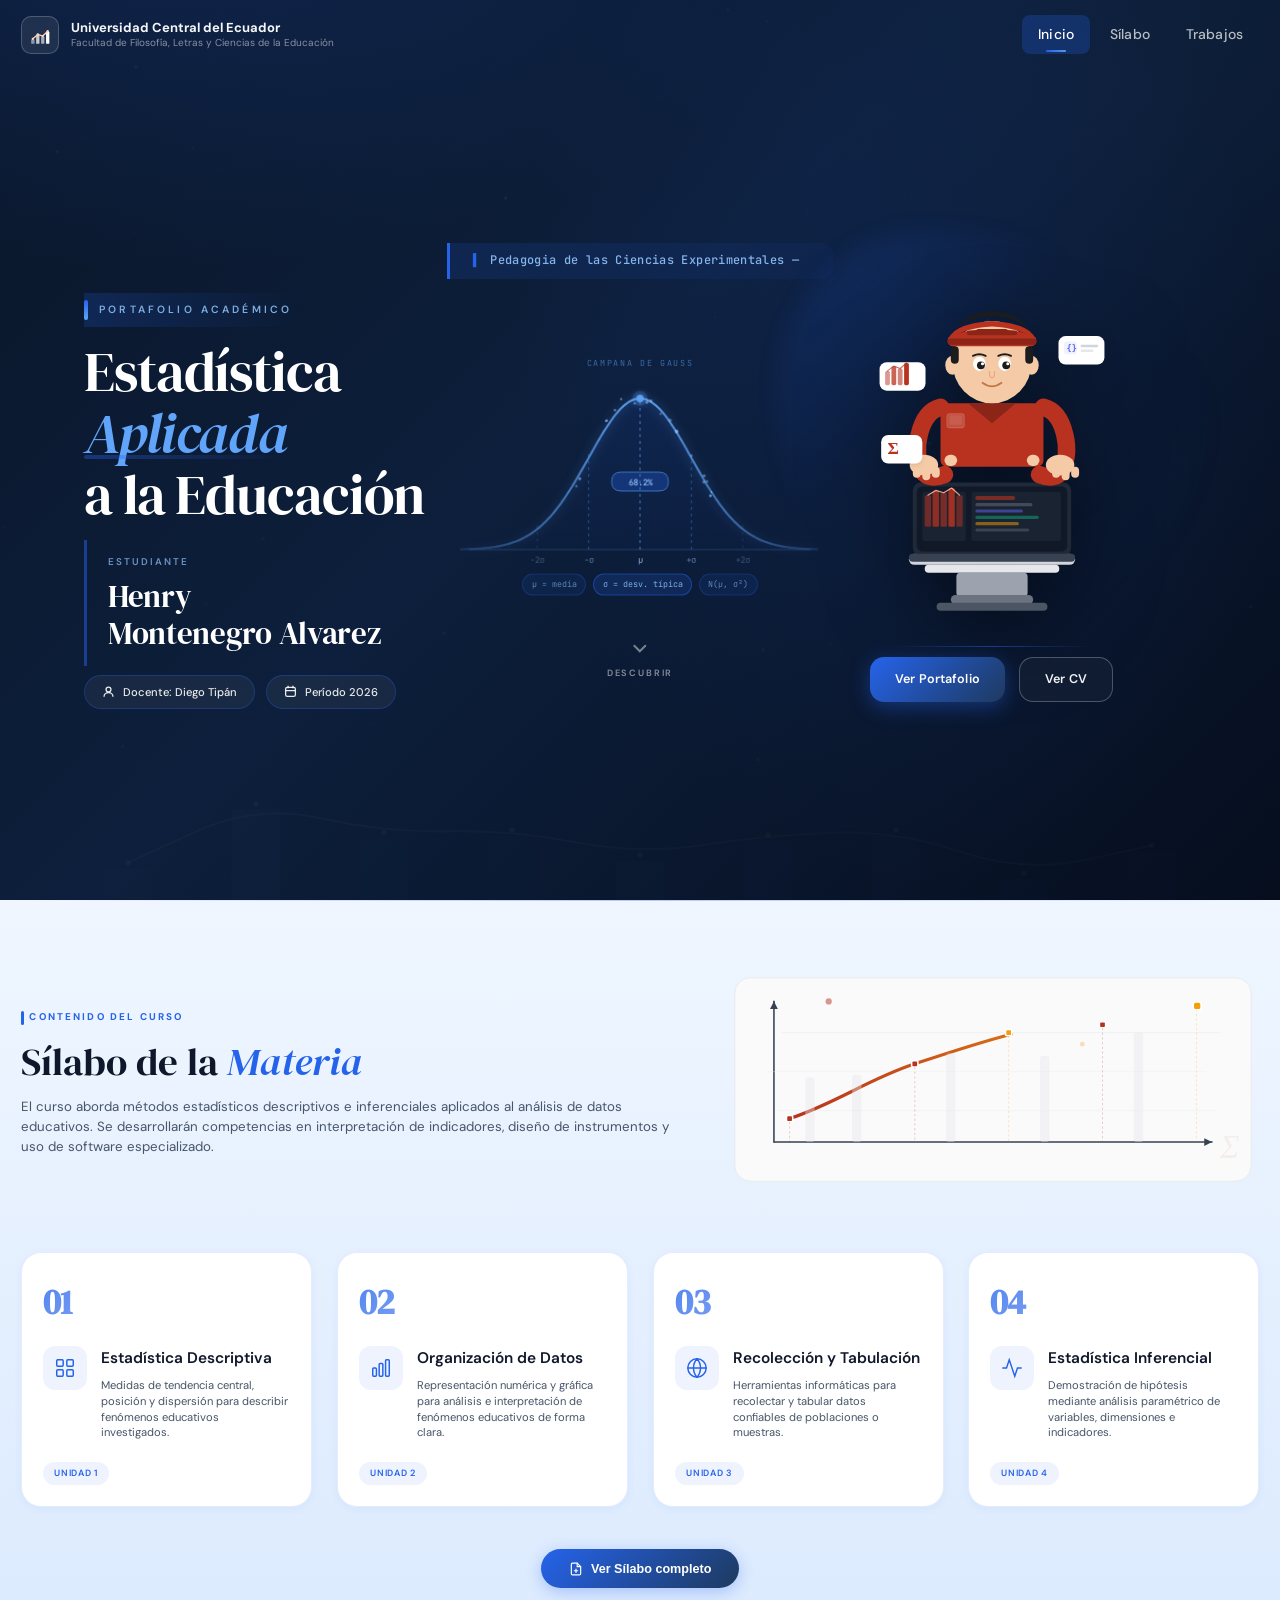
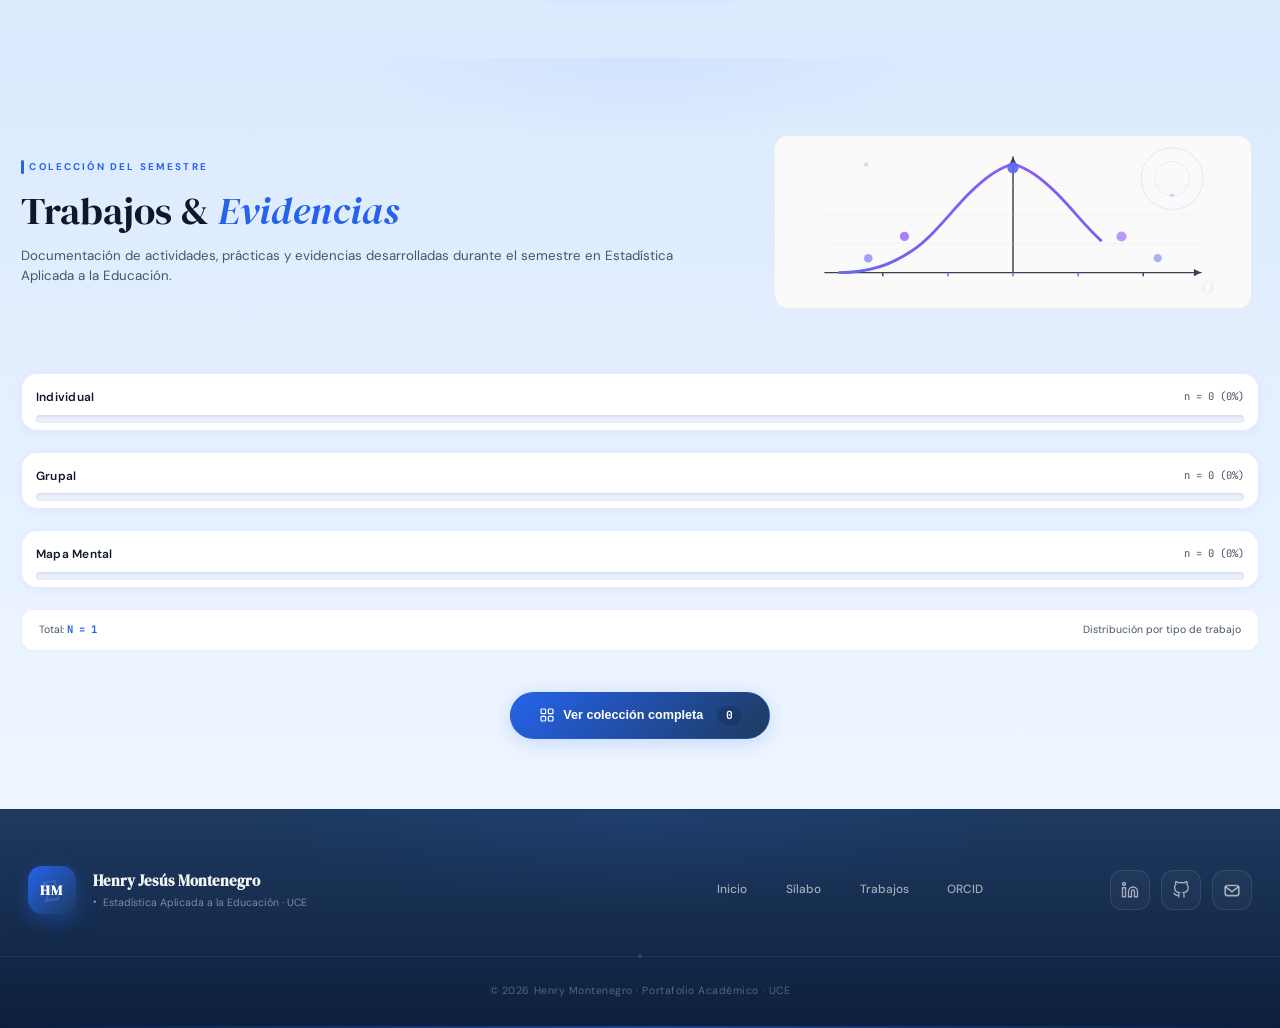
==== commit 14bc53fa: "ok" ====
--- a/index.html
+++ b/index.html
@@ -457,7 +457,7 @@
   <script src="js/modules/canvas.js"></script>
   <script src="js/modules/data.js"></script>
   <script src="js/modules/stats.js"></script>
-  <script src="js/modules/modalPdf.js"></script>
+  <script src="js/modules/modalPDF.js"></script>
   <script src="js/modules/modalWorks.js"></script>
   <script src="js/modules/gauss.js"></script>
   <script src="js/main.js"></script>
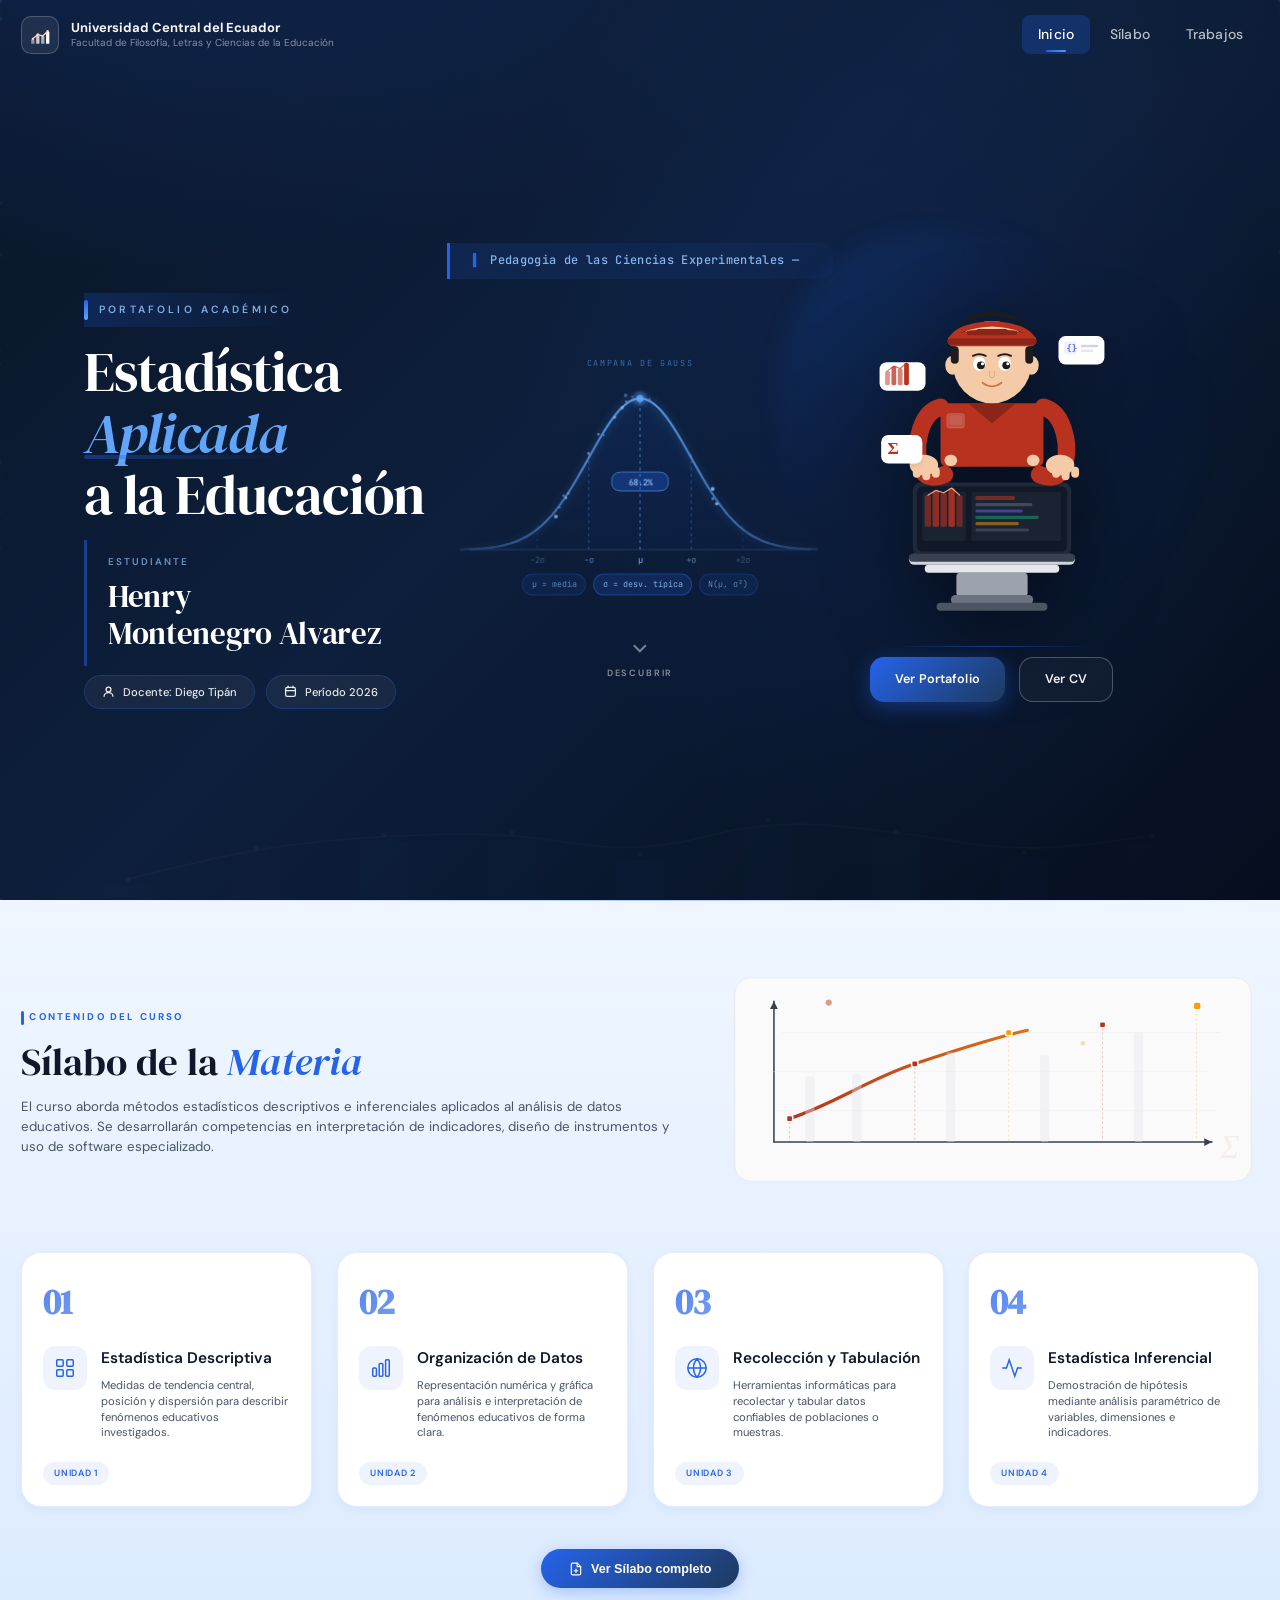
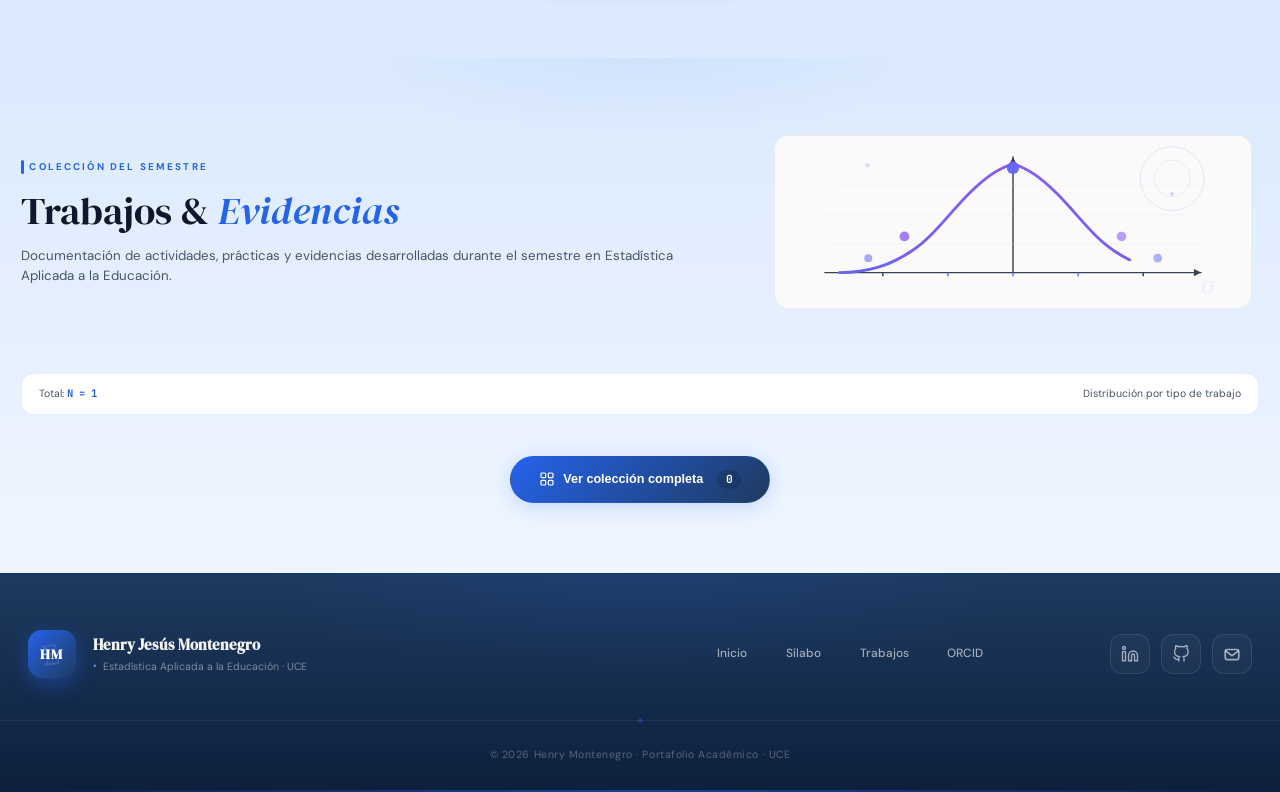
==== commit 00398c89: "ok" ====
--- a/index.html
+++ b/index.html
@@ -409,20 +409,34 @@
           <button class="wmodal__filter" data-filter="individual">Individuales</button>
           <button class="wmodal__filter" data-filter="grupal">Grupales</button>
           <button class="wmodal__filter" data-filter="mapas">Mapas Mentales</button>
-        </div>
-
-        <div class="wmodal__search">
-          <svg width="14" height="14" viewBox="0 0 16 16" fill="none" stroke="currentColor" stroke-width="1.8"
-            stroke-linecap="round">
-            <circle cx="6.5" cy="6.5" r="4.5" />
-            <path d="M11 11l3 3" />
-          </svg>
-          <input type="text" id="wmodal-search" placeholder="Buscar trabajo..." autocomplete="off" />
-          <button id="wmodal-search-clear" aria-label="Limpiar búsqueda">
-            <svg width="12" height="12" viewBox="0 0 12 12" fill="none" stroke="currentColor" stroke-width="2"
+          <button class="wmodal__filter" data-filter="pruebas">Pruebas</button>
+          <button class="wmodal__filter" data-filter="diapositivas">Diapositivas</button>
+          <button class="wmodal__filter" data-filter="otros">Otros</button>
+        </div>
+
+        <div class="wmodal__search-bar">
+          <div class="wmodal__search">
+            <svg width="14" height="14" viewBox="0 0 16 16" fill="none" stroke="currentColor" stroke-width="1.8"
               stroke-linecap="round">
-              <path d="M2 2l8 8M10 2l-8 8" />
+              <circle cx="6.5" cy="6.5" r="4.5" />
+              <path d="M11 11l3 3" />
             </svg>
+            <input type="text" id="wmodal-search" placeholder="Buscar trabajo..." autocomplete="off" />
+            <button id="wmodal-search-clear" aria-label="Limpiar búsqueda">
+              <svg width="12" height="12" viewBox="0 0 12 12" fill="none" stroke="currentColor" stroke-width="2"
+                stroke-linecap="round">
+                <path d="M2 2l8 8M10 2l-8 8" />
+              </svg>
+            </button>
+          </div>
+
+          <button class="wmodal__sort-btn" id="wmodal-sort-btn" aria-label="Ordenar por fecha">
+            <svg id="wmodal-sort-icon" width="14" height="14" viewBox="0 0 24 24" fill="none" stroke="currentColor"
+              stroke-width="2" stroke-linecap="round">
+              <path d="M3 8h10M3 12h7M3 16h4" />
+              <path d="M17 4v16M17 20l-3-3M17 20l3-3" />
+            </svg>
+            <span id="wmodal-sort-label">Más antiguos</span>
           </button>
         </div>
 
--- a/css/cover.css
+++ b/css/cover.css
@@ -478,8 +478,10 @@
   .cover__columns {
     grid-template-columns: 1fr;
     gap: 0;
-    padding-right: 0;
+    padding-right: 0;   /* ← reset del 2rem de desktop */
+    padding-left: 0;
     justify-items: center;
+    width: 100%;
   }
 
   /* Ocultar todo lo de la derecha (avatar + botones de escritorio) */
@@ -496,6 +498,8 @@
     align-items: center;
     text-align: center;
     width: 100%;
+    padding-left: 0;    /* ← ESTO FALTABA */
+    padding-right: 0;   /* ← por simetría */
     gap: 0;
   }
 
--- a/css/evidencias.css
+++ b/css/evidencias.css
@@ -95,6 +95,9 @@
 .ev__progress-fill--individual { background: linear-gradient(90deg, #10b981, #34d399); }
 .ev__progress-fill--grupal     { background: linear-gradient(90deg, #2563EB, #60A5FA); }
 .ev__progress-fill--mapas      { background: linear-gradient(90deg, #f59e0b, #fbbf24); }
+.ev__progress-fill--pruebas    { background: linear-gradient(90deg, #ef4444, #f87171); }
+.ev__progress-fill--diapositivas { background: linear-gradient(90deg, #8b5cf6, #a78bfa); }
+.ev__progress-fill--otros      { background: linear-gradient(90deg, #6b7280, #9ca3af); }
 
 .ev__progress-fill::after {
   content: '';
@@ -110,6 +113,97 @@
 }
 
 .ev__progress-fill.animate { animation: barGlow 0.6s ease-out; }
+
+/* ============================================
+   BARRAS OCULTAS - VER MÁS
+   ============================================ */
+.ev__progress-row--oculta {
+  display: none;
+  opacity: 0;
+  transform: translateY(-15px);
+  transition: opacity 0.35s ease, transform 0.35s ease;
+}
+
+.ev__progress-row--visible {
+  opacity: 1;
+  transform: translateY(0);
+}
+
+/* ============================================
+   BOTÓN VER MÁS — integrado como fila
+   ============================================ */
+.ev__ver-mas-row {
+  display: flex;
+  align-items: center;
+  justify-content: space-between;
+  margin-bottom: 1.5rem;
+  background: rgba(37, 99, 235, 0.03);
+  border-radius: 16px;
+  padding: 0.85rem 1rem;
+  border: 1px dashed rgba(37, 99, 235, 0.25);
+  cursor: pointer;
+  transition: all 0.25s ease;
+  user-select: none;
+}
+
+.ev__ver-mas-row:hover {
+  background: rgba(37, 99, 235, 0.07);
+  border-color: rgba(37, 99, 235, 0.45);
+  transform: translateX(5px);
+}
+
+.ev__ver-mas-left {
+  display: flex;
+  align-items: center;
+  gap: 10px;
+}
+
+.ev__ver-mas-pill {
+  background: var(--primary);
+  color: #fff;
+  font-size: 0.7rem;
+  font-weight: 700;
+  font-family: 'JetBrains Mono', monospace;
+  padding: 3px 9px;
+  border-radius: 20px;
+}
+
+.ev__ver-mas-label {
+  font-size: 0.82rem;
+  font-weight: 600;
+  color: var(--primary);
+}
+
+.ev__ver-mas-dots {
+  display: flex;
+  gap: 4px;
+  align-items: center;
+}
+
+.ev__ver-mas-dots span {
+  display: block;
+  width: 5px; height: 5px;
+  border-radius: 50%;
+  background: rgba(37, 99, 235, 0.25);
+  transition: background 0.2s;
+}
+
+.ev__ver-mas-row:hover .ev__ver-mas-dots span {
+  background: rgba(37, 99, 235, 0.5);
+}
+
+.ev__ver-mas-chevron {
+  color: var(--primary);
+  opacity: 0.7;
+  transition: transform 0.3s ease;
+}
+
+/* Quita los estilos viejos del wrapper y btn */
+.ev__ver-mas-wrapper,
+.ev__ver-mas-btn,
+.ev__ver-mas-btn:hover,
+.ev__ver-mas-btn.expandido { all: unset; }
+
 @keyframes barGlow {
   0% { box-shadow: 0 0 0 0 rgba(37,99,235,0); }
   100% { box-shadow: 0 0 0 6px rgba(37,99,235,0); }
--- a/css/modales.css
+++ b/css/modales.css
@@ -204,6 +204,56 @@
 #wmodal-search-clear:hover { color: var(--primary); }
 #wmodal-search-clear.visible { display: flex; }
 
+.wmodal__search-bar {
+  display: flex;
+  align-items: center;
+  gap: 8px;
+  min-width: 200px;
+}
+
+.wmodal__search {
+  flex: 1;
+  min-width: 0; /* evita overflow en flex */
+}
+
+.wmodal__sort-btn {
+  display: flex;
+  align-items: center;
+  gap: 6px;
+  height: 34px; /* misma altura que el search */
+  padding: 0 12px;
+  background: rgba(37, 99, 235, 0.04);
+  border: 1px solid rgba(37, 99, 235, 0.12);
+  border-radius: 10px; /* igual que .wmodal__search */
+  font-size: 0.8rem;
+  font-weight: 500;
+  font-family: var(--font);
+  color: var(--text-light);
+  cursor: pointer;
+  white-space: nowrap;
+  flex-shrink: 0;
+  transition: border-color 0.2s, background 0.2s, color 0.2s;
+}
+
+.wmodal__sort-btn:hover {
+  border-color: var(--primary);
+  background: rgba(255, 255, 255, 0.8);
+  color: var(--primary);
+}
+
+.wmodal__sort-btn.wmodal__sort--active {
+  background: rgba(37, 99, 235, 0.08);
+  border-color: rgba(37, 99, 235, 0.3);
+  color: var(--primary);
+}
+
+/* Responsive: en móvil ocupa el ancho completo */
+@media (max-width: 768px) {
+  .wmodal__search-bar {
+    width: 100%;
+  }
+}
+
 @media (max-width: 1100px) { .wmodal__grid { grid-template-columns: repeat(4, 1fr); } }
 @media (max-width: 860px)  { .wmodal__grid { grid-template-columns: repeat(3, 1fr); } }
 @media (max-width: 600px)  { .wmodal__grid { grid-template-columns: repeat(2, 1fr); } }
--- a/css/progress.css
+++ b/css/progress.css
@@ -22,6 +22,8 @@
 .ev__progress-row:nth-child(2) { animation-delay: 0.2s; }
 .ev__progress-row:nth-child(3) { animation-delay: 0.3s; }
 .ev__progress-row:nth-child(4) { animation-delay: 0.4s; }
+.ev__progress-row:nth-child(5) { animation-delay: 0.5s; }
+.ev__progress-row:nth-child(6) { animation-delay: 0.6s; }
 
 @keyframes slideInRight {
   to {
@@ -140,8 +142,14 @@
 .ev__progress-fill--mapas { 
   background: linear-gradient(90deg, #059669 0%, #10b981 100%);
 }
-.ev__progress-fill--practica { 
+.ev__progress-fill--pruebas { 
   background: linear-gradient(90deg, #d97706 0%, #f59e0b 100%);
+}
+.ev__progress-fill--diapositivas { 
+  background: linear-gradient(90deg, #8b5cf6 0%, #a78bfa 100%);
+}
+.ev__progress-fill--otros { 
+  background: linear-gradient(90deg, #6b7280 0%, #9ca3af 100%);
 }
 
 /* Leyenda estadística inferior */
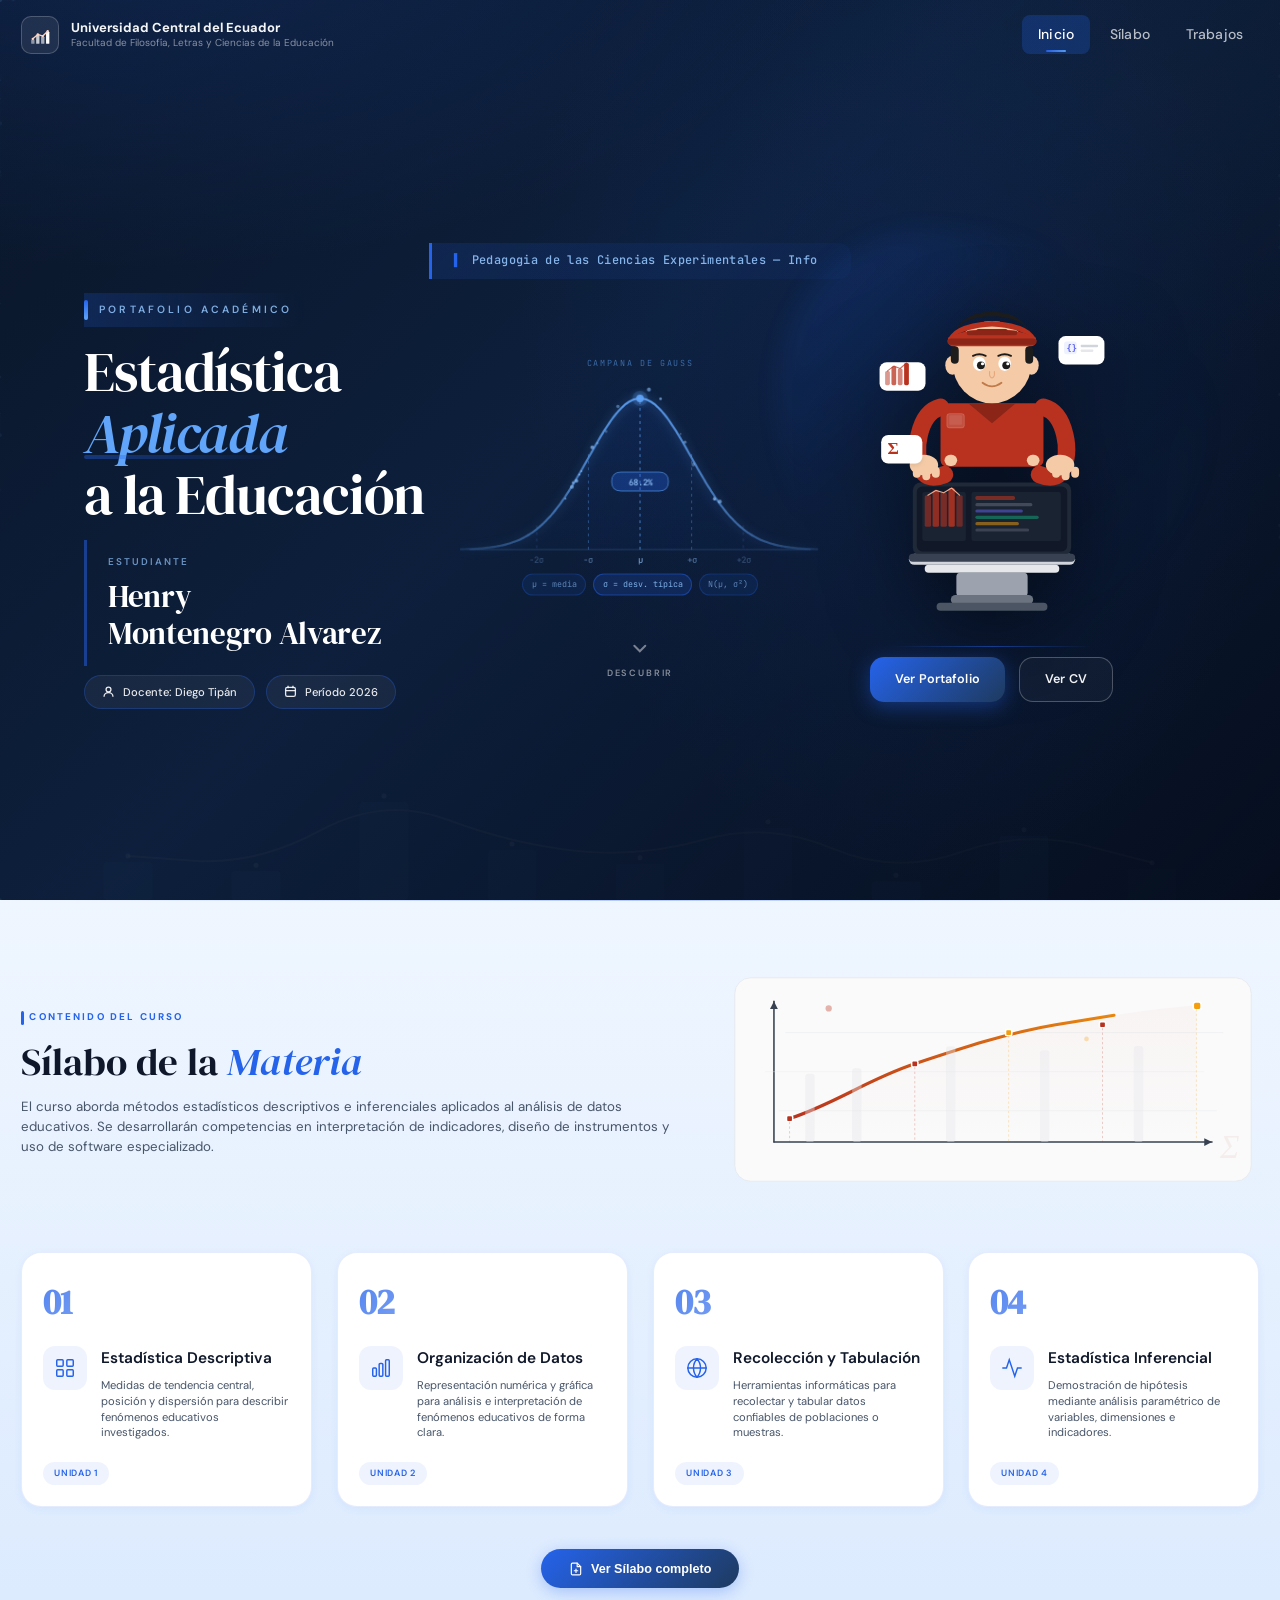
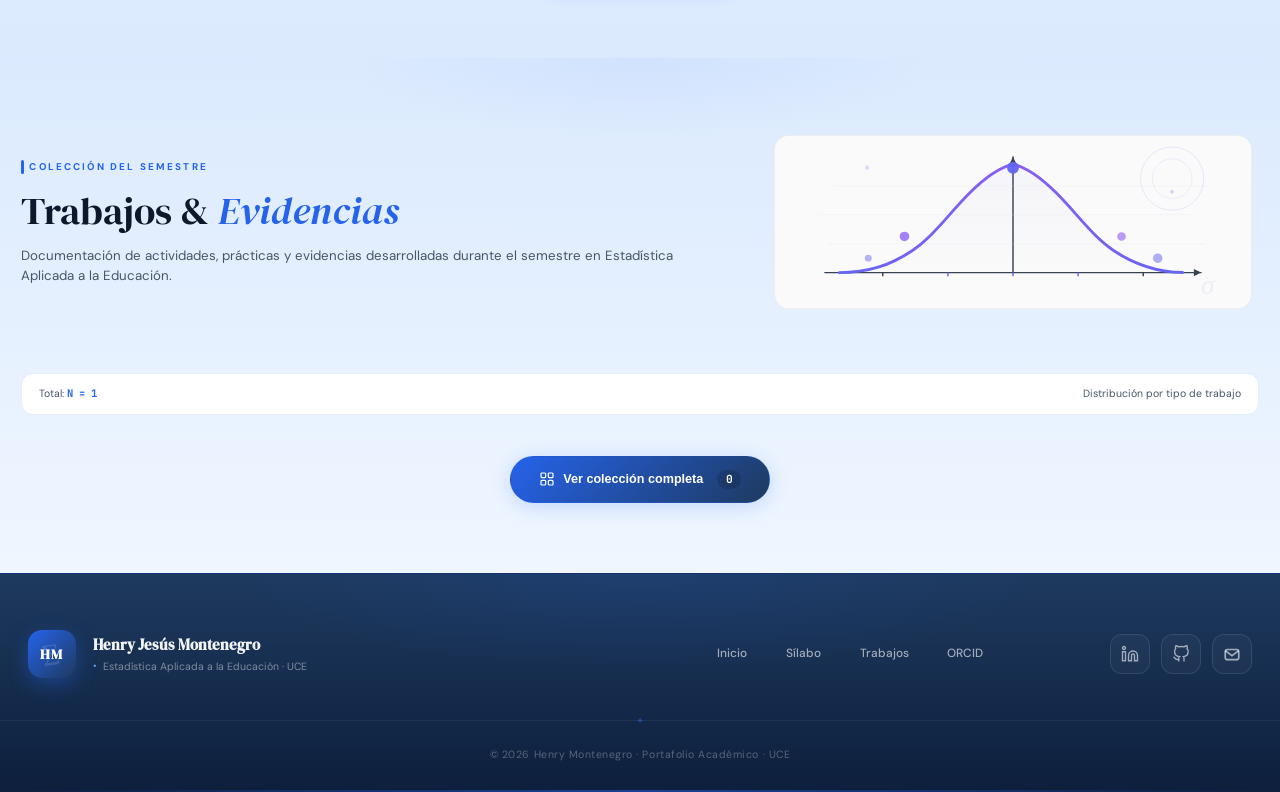
==== commit 6011ccbe: "Clean up comments in index.html Removed unnecessary comments from index.html to improve readability." ====
--- a/index.html
+++ b/index.html
@@ -26,7 +26,6 @@
 
 <body>
 
-  <!-- ===== LOADING SCREEN ===== -->
   <div id="page-loader" role="status" aria-live="polite" aria-label="Cargando portafolio">
     <span class="loader__sigma" aria-hidden="true">Σ</span>
 
@@ -50,11 +49,9 @@
     </div>
   </div>
 
-  <!-- ==================== HEADER ==================== -->
   <header class="header" id="main-header">
     <nav class="nav container">
 
-      <!-- LOGO: institución completa -->
       <a href="#portada" class="nav__logo">
         <div class="nav__logo-icon">
           <svg width="22" height="22" viewBox="0 0 40 40" fill="none">
@@ -71,13 +68,11 @@
           </svg>
         </div>
 
-        <!-- Se ve en la portada (sin scroll) -->
         <div class="nav__logo-text nav__logo--cover">
           <span class="nav__logo-uni">Universidad Central del Ecuador</span>
           <span class="nav__logo-faculty">Facultad de Filosofía, Letras y Ciencias de la Educación</span>
         </div>
 
-        <!-- Se ve al hacer scroll -->
         <div class="nav__logo-text nav__logo--scrolled">
           <span class="nav__logo-uni">Mi Portafolio</span>
           <span class="nav__logo-faculty">Henry Montenegro Alvarez</span>
@@ -97,15 +92,12 @@
   <div id="nav-overlay" class="nav__overlay"></div>
 
   <main>
-    <!-- ==================== PORTADA ==================== -->
     <section class="cover" id="portada">
       <canvas id="cover-canvas"></canvas>
       <div class="cover__content">
         <h2 id="cover-title"></h2>
 
-        <!-- COLUMNAS -->
         <div class="cover__columns">
-          <!-- CAMPANA DE GAUSS DINÁMICA -->
           <div class="cover__gauss-wrapper" aria-hidden="true">
             <div class="gauss__label-top">
               <span class="gauss__label-sub">Campana de Gauss</span>
@@ -118,8 +110,6 @@
             </div>
           </div>
 
-
-          <!-- COLUMNA IZQUIERDA -->
           <div class="cover__col-left">
             <div class="welcome__text reveal">
               <p class="welcome__eyebrow">Portafolio Académico</p>
@@ -149,7 +139,6 @@
             </div>
           </div>
 
-          <!-- COLUMNA DERECHA -->
           <div class="cover__col-right">
 
             <div class="cover__avatar-full">
@@ -158,18 +147,16 @@
               </div>
             </div>
 
-            <!-- ✅ FIX: botones FUERA de cover__avatar-full, hijo directo de cover__col-right -->
             <div class="cover__actions">
               <a href="#silabo" class="cover__btn-primary">Ver Portafolio</a>
               <button class="cover__btn-ghost open-preview" data-title="Currículum Vitae"
                 data-file="https://henrybaio24.github.io/mi_cv/">Ver CV</button>
             </div>
 
-          </div><!-- fin .cover__col-right -->
-
-        </div><!-- fin .cover__columns -->
-
-        <!-- FLECHA SCROLL -->
+          </div>
+
+        </div>
+
         <a href="#inicio" class="cover__scroll" aria-label="Ir al contenido">
           <svg width="20" height="20" viewBox="0 0 20 20" fill="none" stroke="rgba(255,255,255,0.45)" stroke-width="1.8"
             stroke-linecap="round">
@@ -177,14 +164,12 @@
           </svg>
         </a>
 
-      </div><!-- fin .cover__content -->
+      </div>
     </section>
 
-    <!-- ==================== SÍLABO ==================== -->
     <section id="silabo" class="section silabo-section">
       <div class="container">
 
-        <!-- ENCABEZADO EN 2 COLUMNAS -->
         <div class="silabo__header reveal">
           <div class="silabo__header-left">
             <p class="evidencias__eyebrow">Contenido del Curso</p>
@@ -194,13 +179,11 @@
               instrumentos y uso de software especializado.</p>
           </div>
           <div class="silabo__header-right reveal delay-1">
-            <!-- ==================== SVG ==================== -->
             <img src="./assets/img/silabo.svg" alt="" class="svg-animated" aria-hidden="true" style="width:100%;">
           </div>
 
         </div>
 
-        <!-- UNIDADES -->
         <div class="silabo__units">
           <div class="silabo__unit-card reveal delay-1">
             <div class="silabo__unit-num">01</div>
@@ -279,7 +262,6 @@
           </div>
         </div>
 
-        <!-- BOTÓN AL FINAL -->
         <div class="silabo__cta reveal">
           <button class="silabo__btn open-preview" data-title="Sílabo del Curso"
             data-file="https://drive.google.com/file/d/18E24WpOY2Jx7rh2B8nomHSlnk_9hw8Ye/preview">
@@ -297,11 +279,9 @@
       </div>
     </section>
 
-    <!-- ==================== TRABAJOS & EVIDENCIAS ==================== -->
     <section id="trabajos" class="evidencias">
       <div class="container">
 
-        <!-- ENCABEZADO -->
         <div class="evidencias__header reveal">
           <div>
             <p class="evidencias__eyebrow">Colección del Semestre</p>
@@ -316,10 +296,8 @@
           </div>
         </div>
 
-        <!-- BARRAS DE PROGRESO -->
         <div class="ev__progress-section reveal delay-2" id="ev-progress"></div>
 
-        <!-- CTA ÚNICO -->
         <div class="ev__cta reveal delay-3">
           <button class="ev__cta-btn" id="open-works-modal">
             <span class="ev__cta-btn-inner">
@@ -341,7 +319,6 @@
 
   </main>
 
-  <!-- ==================== CONTACTO ==================== -->
   <footer class="site-footer">
     <div class="footer-inner container">
 
@@ -390,7 +367,6 @@
 
   </footer>
 
-  <!-- ==================== MODAL VISOR DE TRABAJOS ==================== -->
   <div id="works-modal" class="wmodal" aria-hidden="true" role="dialog" aria-label="Visor de trabajos">
     <div class="wmodal__panel">
       <div class="wmodal__header">
@@ -454,7 +430,6 @@
     </div>
   </div>
 
-  <!-- ==================== MODAL VISOR PDF ==================== -->
   <div id="pdf-modal" class="modal" aria-hidden="true">
     <div class="modal__content">
       <div class="modal__header">
@@ -477,4 +452,4 @@
   <script src="js/main.js"></script>
 </body>
 
-</html>+</html>
--- a/css/cover.css
+++ b/css/cover.css
@@ -1,9 +1,3 @@
-/* ===================================================
-   COVER — Portada principal
-   Desktop : layout original intacto
-   Móvil   : columna única centrada, limpia
-   =================================================== */
-
 .cover {
   min-height: 100svh;
   background:
@@ -598,4 +592,4 @@
   }
 }
 
-.cover, .cover__content, .cover__columns { width: 100%; }+.cover, .cover__content, .cover__columns { width: 100%; }
--- a/css/evidencias.css
+++ b/css/evidencias.css
@@ -114,9 +114,6 @@
 
 .ev__progress-fill.animate { animation: barGlow 0.6s ease-out; }
 
-/* ============================================
-   BARRAS OCULTAS - VER MÁS
-   ============================================ */
 .ev__progress-row--oculta {
   display: none;
   opacity: 0;
@@ -129,9 +126,6 @@
   transform: translateY(0);
 }
 
-/* ============================================
-   BOTÓN VER MÁS — integrado como fila
-   ============================================ */
 .ev__ver-mas-row {
   display: flex;
   align-items: center;
--- a/css/modales.css
+++ b/css/modales.css
@@ -35,7 +35,6 @@
 }
 .wmodal.wmodal--open { visibility: visible; pointer-events: auto; }
 
-/* POR ESTO */
 .wmodal__panel {
   position: absolute; inset: 0;
   background: var(--bg);
@@ -136,6 +135,23 @@
 .wcard__type--individual { background: rgba(37,99,235,0.08); color: var(--primary); border-color: rgba(37,99,235,0.18); }
 .wcard__type--grupal     { background: rgba(16,185,129,0.08); color: #059669; border-color: rgba(16,185,129,0.18); }
 .wcard__type--mapas      { background: rgba(245,158,11,0.08); color: #d97706; border-color: rgba(245,158,11,0.18); }
+.wcard__type--pruebas {
+    background: rgba(239, 68, 68, 0.12);
+    color: #dc2626;
+    border-color: rgba(239, 68, 68, 0.25);
+}
+
+.wcard__type--diapositivas {
+    background: rgba(59, 130, 246, 0.12);
+    color: #2563eb;
+    border-color: rgba(59, 130, 246, 0.25);
+}
+
+.wcard__type--otros {
+    background: rgba(107, 114, 128, 0.12);
+    color: #4b5563;
+    border-color: rgba(107, 114, 128, 0.25);
+}
 
 .wcard__title { font-size: 0.86rem; font-weight: 600; line-height: 1.38; color: var(--text); margin: 0; }
 .wcard__desc  { font-size: 0.76rem; color: var(--text-light); line-height: 1.55; margin: 0; flex: 1; }
@@ -213,18 +229,18 @@
 
 .wmodal__search {
   flex: 1;
-  min-width: 0; /* evita overflow en flex */
+  min-width: 0; 
 }
 
 .wmodal__sort-btn {
   display: flex;
   align-items: center;
   gap: 6px;
-  height: 34px; /* misma altura que el search */
+  height: 34px;
   padding: 0 12px;
   background: rgba(37, 99, 235, 0.04);
   border: 1px solid rgba(37, 99, 235, 0.12);
-  border-radius: 10px; /* igual que .wmodal__search */
+  border-radius: 10px; 
   font-size: 0.8rem;
   font-weight: 500;
   font-family: var(--font);
@@ -247,7 +263,6 @@
   color: var(--primary);
 }
 
-/* Responsive: en móvil ocupa el ancho completo */
 @media (max-width: 768px) {
   .wmodal__search-bar {
     width: 100%;
@@ -264,4 +279,4 @@
   .wcard__body { padding: 0.75rem; }
   .wmodal__search { min-width: 0; width: 100%; }
   .wmodal__header { flex-wrap: wrap; gap: 0.75rem; }
-}+}
--- a/css/progress.css
+++ b/css/progress.css
@@ -1,7 +1,3 @@
-/* ══════════════════════════════════════════
-   GRÁFICOS DE BARRAS — Estadístico Profesional
-   ══════════════════════════════════════════ */
-
 .ev__progress-section {
   margin: 3rem 0 2.5rem;
   background: linear-gradient(135deg, rgba(255,255,255,0.95) 0%, rgba(255,255,255,0.85) 100%);
@@ -55,7 +51,6 @@
   font-family: 'JetBrains Mono', monospace;
 }
 
-/* Contenedor del gráfico con grid */
 .ev__chart-container {
   position: relative;
   height: 32px;
@@ -65,7 +60,6 @@
   overflow: hidden;
 }
 
-/* Grid vertical de referencia */
 .ev__chart-grid {
   position: absolute;
   top: 0;
@@ -91,7 +85,6 @@
   opacity: 0.5;
 }
 
-/* Barra de progreso estadística */
 .ev__progress-track {
   position: absolute;
   top: 4px;
@@ -185,4 +178,4 @@
   .ev__chart-container {
     height: 28px;
   }
-}+}
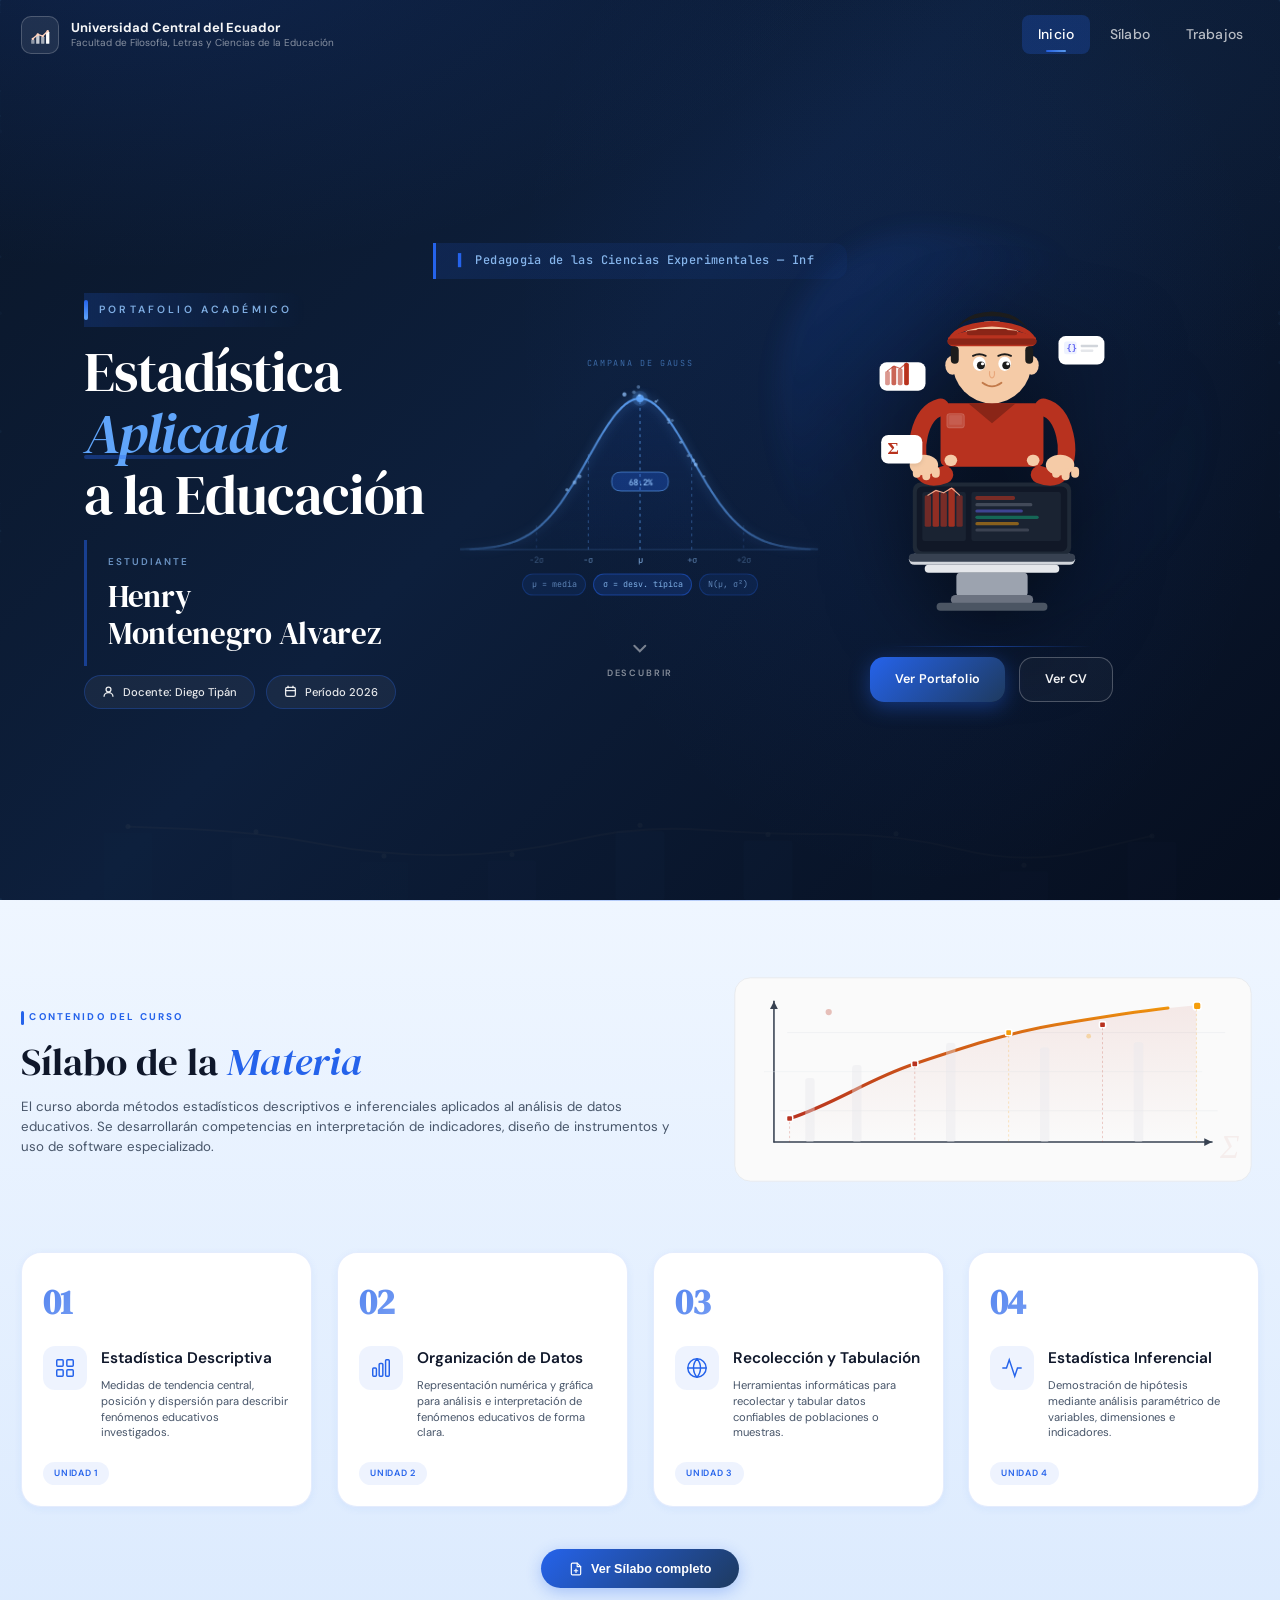
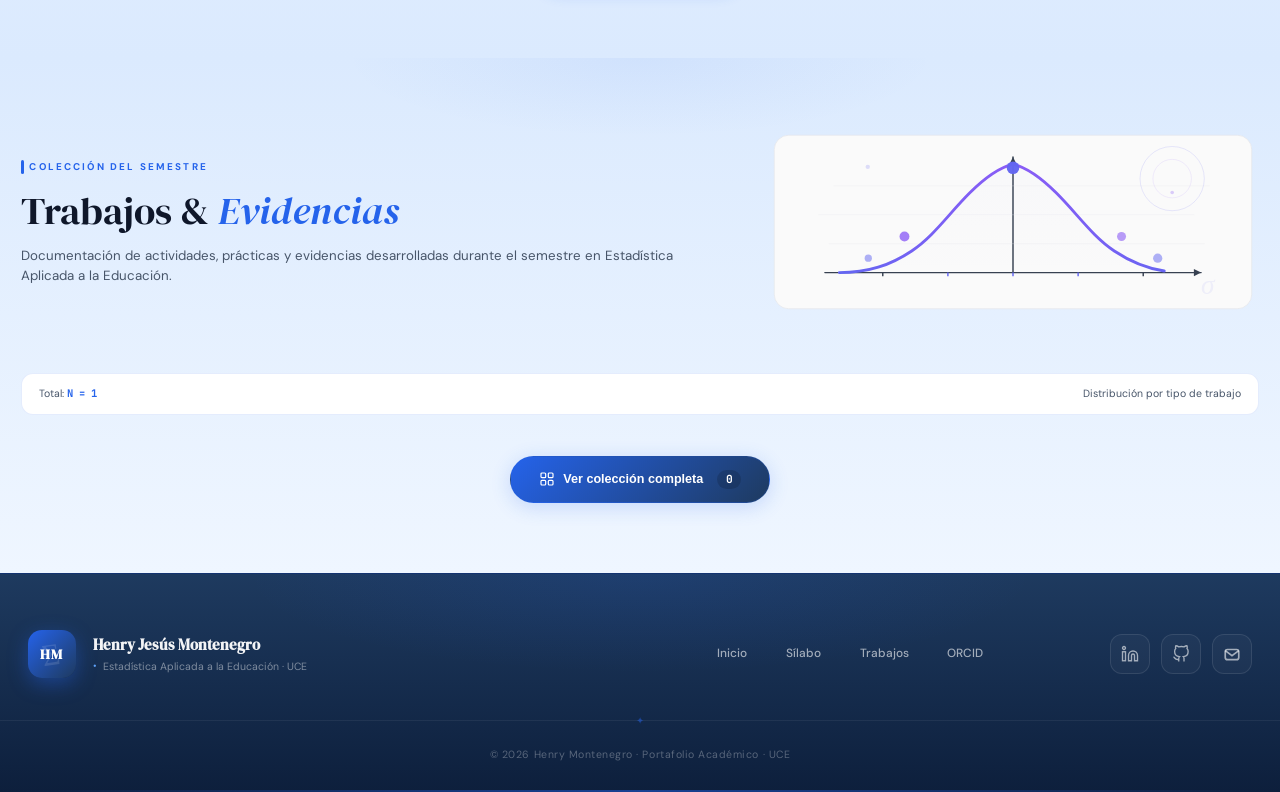
==== commit c9e9f699: "ok" ====
--- a/index.html
+++ b/index.html
@@ -150,7 +150,7 @@
             <div class="cover__actions">
               <a href="#silabo" class="cover__btn-primary">Ver Portafolio</a>
               <button class="cover__btn-ghost open-preview" data-title="Currículum Vitae"
-                data-file="https://henrybaio24.github.io/mi_cv/">Ver CV</button>
+                data-file="https://drive.google.com/file/d/1C6QonL0QxSH8l6bgxepTuf6tShYCIRVb/preview">Ver CV</button>
             </div>
 
           </div>
@@ -384,10 +384,12 @@
           <button class="wmodal__filter active" data-filter="todos">Todos</button>
           <button class="wmodal__filter" data-filter="individual">Individuales</button>
           <button class="wmodal__filter" data-filter="grupal">Grupales</button>
-          <button class="wmodal__filter" data-filter="mapas">Mapas Mentales</button>
+          <button class="wmodal__filter" data-filter="mapas">Mapas</button>
           <button class="wmodal__filter" data-filter="pruebas">Pruebas</button>
           <button class="wmodal__filter" data-filter="diapositivas">Diapositivas</button>
-          <button class="wmodal__filter" data-filter="otros">Otros</button>
+          <button class="wmodal__filter" data-filter="laboratorios">Laboratorios</button>
+          <button class="wmodal__filter" data-filter="ensayos">Ensayos</button>
+          <button class="wmodal__filter" data-filter="otros">Glosario</button>
         </div>
 
         <div class="wmodal__search-bar">
@@ -452,4 +454,4 @@
   <script src="js/main.js"></script>
 </body>
 
-</html>
+</html>
--- a/css/evidencias.css
+++ b/css/evidencias.css
@@ -97,6 +97,8 @@
 .ev__progress-fill--mapas      { background: linear-gradient(90deg, #f59e0b, #fbbf24); }
 .ev__progress-fill--pruebas    { background: linear-gradient(90deg, #ef4444, #f87171); }
 .ev__progress-fill--diapositivas { background: linear-gradient(90deg, #8b5cf6, #a78bfa); }
+.ev__progress-fill--laboratorios { background: linear-gradient(90deg, #0891b2, #06b6d4); }
+.ev__progress-fill--ensayos    { background: linear-gradient(90deg, #be185d, #ec4899); }
 .ev__progress-fill--otros      { background: linear-gradient(90deg, #6b7280, #9ca3af); }
 
 .ev__progress-fill::after {
--- a/css/modales.css
+++ b/css/modales.css
@@ -132,6 +132,7 @@
   padding: 0.2rem 0.6rem; border-radius: 2rem;
   width: fit-content; border: 1px solid transparent;
 }
+
 .wcard__type--individual { background: rgba(37,99,235,0.08); color: var(--primary); border-color: rgba(37,99,235,0.18); }
 .wcard__type--grupal     { background: rgba(16,185,129,0.08); color: #059669; border-color: rgba(16,185,129,0.18); }
 .wcard__type--mapas      { background: rgba(245,158,11,0.08); color: #d97706; border-color: rgba(245,158,11,0.18); }
@@ -145,6 +146,18 @@
     background: rgba(59, 130, 246, 0.12);
     color: #2563eb;
     border-color: rgba(59, 130, 246, 0.25);
+}
+
+.wcard__type--laboratorios {
+    background: rgba(8, 145, 178, 0.12);
+    color: #0891b2;
+    border-color: rgba(8, 145, 178, 0.25);
+}
+
+.wcard__type--ensayos {
+    background: rgba(190, 24, 93, 0.12);
+    color: #be185d;
+    border-color: rgba(190, 24, 93, 0.25);
 }
 
 .wcard__type--otros {
--- a/css/progress.css
+++ b/css/progress.css
@@ -20,6 +20,8 @@
 .ev__progress-row:nth-child(4) { animation-delay: 0.4s; }
 .ev__progress-row:nth-child(5) { animation-delay: 0.5s; }
 .ev__progress-row:nth-child(6) { animation-delay: 0.6s; }
+.ev__progress-row:nth-child(7) { animation-delay: 0.7s; }
+.ev__progress-row:nth-child(8) { animation-delay: 0.8s; }
 
 @keyframes slideInRight {
   to {
@@ -141,6 +143,12 @@
 .ev__progress-fill--diapositivas { 
   background: linear-gradient(90deg, #8b5cf6 0%, #a78bfa 100%);
 }
+.ev__progress-fill--laboratorios { 
+  background: linear-gradient(90deg, #0891b2 0%, #06b6d4 100%);
+}
+.ev__progress-fill--ensayos { 
+  background: linear-gradient(90deg, #be185d 0%, #ec4899 100%);
+}
 .ev__progress-fill--otros { 
   background: linear-gradient(90deg, #6b7280 0%, #9ca3af 100%);
 }
@@ -178,4 +186,4 @@
   .ev__chart-container {
     height: 28px;
   }
-}
+}
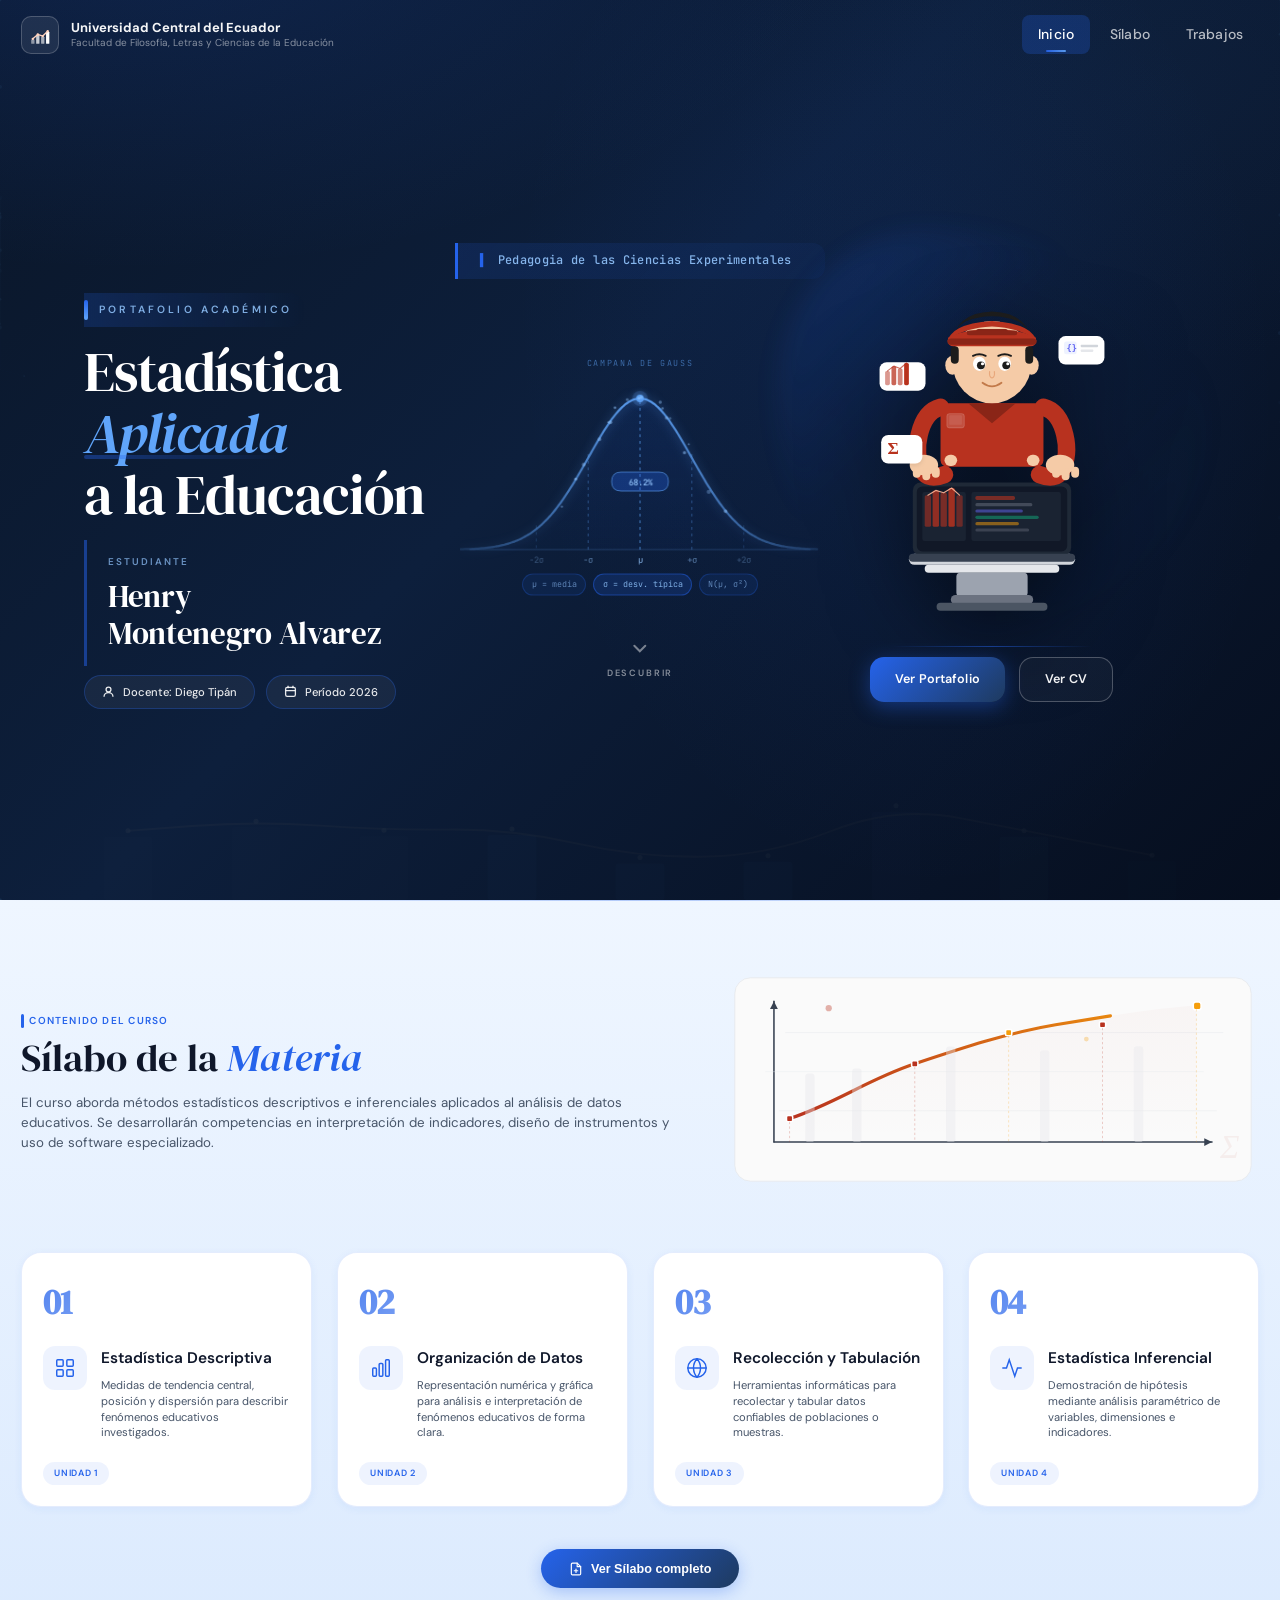
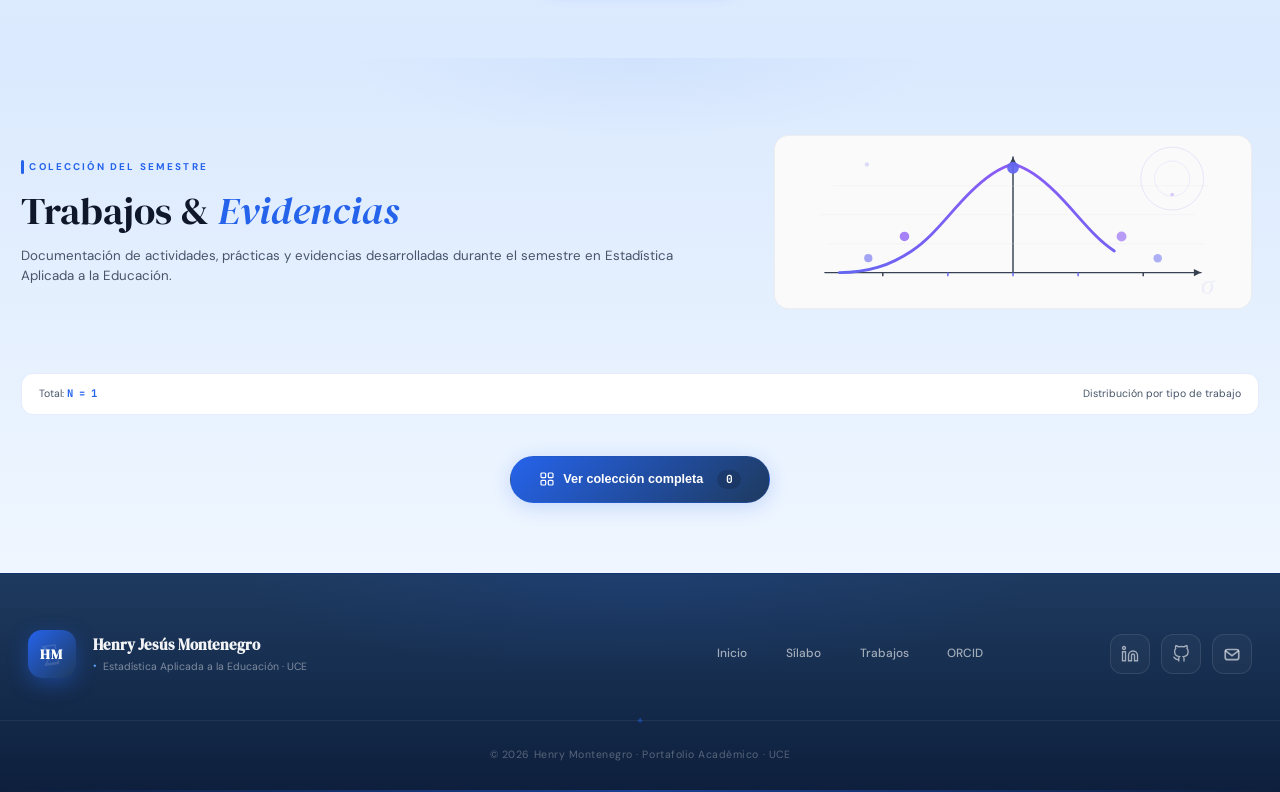
==== commit 1496c6b0: "oks" ====
--- a/index.html
+++ b/index.html
@@ -172,7 +172,7 @@
 
         <div class="silabo__header reveal">
           <div class="silabo__header-left">
-            <p class="evidencias__eyebrow">Contenido del Curso</p>
+            <p class="section__eyebrow silabo__eyebrow--marked">Contenido del Curso</p>
             <h2 class="silabo__title">Sílabo de la <em>Materia</em></h2>
             <p class="silabo__intro">El curso aborda métodos estadísticos descriptivos e inferenciales aplicados al
               análisis de datos educativos. Se desarrollarán competencias en interpretación de indicadores, diseño de
@@ -451,6 +451,7 @@
   <script src="js/modules/modalPDF.js"></script>
   <script src="js/modules/modalWorks.js"></script>
   <script src="js/modules/gauss.js"></script>
+  <script src="js/modules/reveal.js"></script>
   <script src="js/main.js"></script>
 </body>
 
--- a/css/base.css
+++ b/css/base.css
@@ -1,5 +1,6 @@
 :root {
   --primary: #2563EB;
+  --primary-rgb: 37, 99, 235;
   --primary-light: #60A5FA;
   --primary-dark: #1E3A5F;
   --primary-50: #EFF6FF;
@@ -7,11 +8,11 @@
   --card-bg: #FFFFFF;
   --text: #0F172A;
   --text-light: #475569;
-  --border: rgba(0,0,0,0.07);
-  --border-strong: rgba(0,0,0,0.12);
-  --shadow: 0 2px 16px rgba(0,0,0,0.06);
-  --shadow-lg: 0 8px 32px rgba(0,0,0,0.10);
-  --shadow-xl: 0 20px 56px rgba(0,0,0,0.13);
+  --border: rgba(0, 0, 0, 0.07);
+  --border-strong: rgba(0, 0, 0, 0.12);
+  --shadow: 0 2px 16px rgba(0, 0, 0, 0.06);
+  --shadow-lg: 0 8px 32px rgba(0, 0, 0, 0.10);
+  --shadow-xl: 0 20px 56px rgba(0, 0, 0, 0.13);
   --serif: 'DM Serif Display', Georgia, serif;
   --font: 'DM Sans', system-ui, sans-serif;
   --radius: 16px;
@@ -22,7 +23,15 @@
   --max-width: 1280px;
   --padding-x: 1.5rem;
 }
-*, *::before, *::after { box-sizing: border-box; margin: 0; padding: 0; }
+
+*,
+*::before,
+*::after {
+  box-sizing: border-box;
+  margin: 0;
+  padding: 0;
+}
+
 html {
   scroll-behavior: smooth;
   -webkit-font-smoothing: antialiased;
@@ -30,6 +39,7 @@
   -webkit-text-size-adjust: 100%;
   text-size-adjust: 100%;
 }
+
 body {
   font-family: var(--font);
   background: var(--bg);
@@ -37,74 +47,195 @@
   line-height: 1.65;
   overflow-x: hidden;
 }
+
 .container {
   width: 100%;
   max-width: var(--max-width);
   margin: 0 auto;
   padding: 0 var(--padding-x);
 }
+
 :focus-visible {
   outline: 2px solid var(--primary);
   outline-offset: 3px;
   border-radius: 4px;
 }
+
 @media (prefers-reduced-motion: reduce) {
-  *, *::before, *::after {
+
+  *,
+  *::before,
+  *::after {
     animation-duration: 0.01ms !important;
     animation-iteration-count: 1 !important;
     transition-duration: 0.01ms !important;
     scroll-behavior: auto !important;
   }
 }
-@keyframes fadeUp   { from { opacity: 0; transform: translateY(22px); } to { opacity: 1; transform: translateY(0); } }
-@keyframes fadeIn   { from { opacity: 0; } to { opacity: 1; } }
-@keyframes scaleIn  { from { opacity: 0; transform: scale(0.95); } to { opacity: 1; transform: scale(1); } }
+
+@keyframes fadeUp {
+  from {
+    opacity: 0;
+    transform: translateY(22px);
+  }
+
+  to {
+    opacity: 1;
+    transform: translateY(0);
+  }
+}
+
+@keyframes fadeIn {
+  from {
+    opacity: 0;
+  }
+
+  to {
+    opacity: 1;
+  }
+}
+
+@keyframes scaleIn {
+  from {
+    opacity: 0;
+    transform: scale(0.95);
+  }
+
+  to {
+    opacity: 1;
+    transform: scale(1);
+  }
+}
+
 @keyframes bounceDown {
-  0%, 100% { transform: translateX(-50%) translateY(0); }
-  50%       { transform: translateX(-50%) translateY(7px); }
-}
+
+  0%,
+  100% {
+    transform: translateX(-50%) translateY(0);
+  }
+
+  50% {
+    transform: translateX(-50%) translateY(7px);
+  }
+}
+
 @keyframes avatarFloat {
-  0%, 100% { transform: translateY(0px); }
-  50%       { transform: translateY(-8px); }
-}
+
+  0%,
+  100% {
+    transform: translateY(0px);
+  }
+
+  50% {
+    transform: translateY(-8px);
+  }
+}
+
 @keyframes chip1 {
-  0%, 100% { transform: translateY(0px) rotate(-1deg); }
-  50%       { transform: translateY(-9px) rotate(2deg); }
-}
+
+  0%,
+  100% {
+    transform: translateY(0px) rotate(-1deg);
+  }
+
+  50% {
+    transform: translateY(-9px) rotate(2deg);
+  }
+}
+
 @keyframes chip2 {
-  0%, 100% { transform: translateY(0px) rotate(1deg); }
-  50%       { transform: translateY(-11px) rotate(-2deg); }
-}
+
+  0%,
+  100% {
+    transform: translateY(0px) rotate(1deg);
+  }
+
+  50% {
+    transform: translateY(-11px) rotate(-2deg);
+  }
+}
+
 @keyframes chip3 {
-  0%, 100% { transform: translateY(0px); }
-  50%       { transform: translateY(-8px); }
-}
+
+  0%,
+  100% {
+    transform: translateY(0px);
+  }
+
+  50% {
+    transform: translateY(-8px);
+  }
+}
+
 @keyframes shimmer {
-  0% { transform: translateX(-100%); }
-  100% { transform: translateX(100%); }
-}
-.av-chip1 { animation: chip1 3.6s ease-in-out infinite; }
-.av-chip2 { animation: chip2 4.2s ease-in-out infinite 0.7s; }
-.av-chip3 { animation: chip3 3.0s ease-in-out infinite 1.3s; }
+  0% {
+    transform: translateX(-100%);
+  }
+
+  100% {
+    transform: translateX(100%);
+  }
+}
+
+.av-chip1 {
+  animation: chip1 3.6s ease-in-out infinite;
+}
+
+.av-chip2 {
+  animation: chip2 4.2s ease-in-out infinite 0.7s;
+}
+
+.av-chip3 {
+  animation: chip3 3.0s ease-in-out infinite 1.3s;
+}
+
 .reveal {
   opacity: 0;
   transform: translateY(26px);
   transition: opacity 0.65s ease, transform 0.65s ease;
   will-change: opacity, transform;
 }
-.reveal.visible { opacity: 1; transform: translateY(0); }
-.delay-1 { transition-delay: 0.10s; }
-.delay-2 { transition-delay: 0.22s; }
-.delay-3 { transition-delay: 0.34s; }
-.delay-4 { transition-delay: 0.46s; }
-.section { padding: 6rem 0; }
+
+.reveal.visible {
+  opacity: 1;
+  transform: translateY(0);
+}
+
+.delay-1 {
+  transition-delay: 0.10s;
+}
+
+.delay-2 {
+  transition-delay: 0.22s;
+}
+
+.delay-3 {
+  transition-delay: 0.34s;
+}
+
+.delay-4 {
+  transition-delay: 0.46s;
+}
+
+.section {
+  padding: 6rem 0;
+}
+
 .section__eyebrow {
-  font-size: 0.72rem; font-weight: 600; letter-spacing: 0.12em;
-  text-transform: uppercase; color: var(--primary); margin-bottom: 0.5rem;
-}
+  font-size: 0.72rem;
+  font-weight: 600;
+  letter-spacing: 0.12em;
+  text-transform: uppercase;
+  color: var(--primary);
+  margin-bottom: 0.5rem;
+}
+
 @media (max-width: 768px) {
-  .container { padding: 0 1.25rem; }
-  .section { padding: 4rem 0; }
-}
-
-
+  .container {
+    padding: 0 1.25rem;
+  }
+
+  .section {
+    padding: 4rem 0;
+  }
+}
--- a/css/silabo.css
+++ b/css/silabo.css
@@ -8,9 +8,11 @@
 .silabo-section::before {
   content: '';
   position: absolute;
-  top: 0; left: 0; right: 0;
+  top: 0;
+  left: 0;
+  right: 0;
   height: 1px;
-  background: linear-gradient(90deg, transparent, rgba(37,99,235,0.3), transparent);
+  background: linear-gradient(90deg, transparent, rgba(var(--primary-rgb), 0.3), transparent);
 }
 
 .silabo__header {
@@ -21,148 +23,215 @@
   margin-bottom: 4rem;
 }
 
-.evidencias__eyebrow {
-  font-size: 0.7rem; font-weight: 700;
-  letter-spacing: 0.22em; text-transform: uppercase;
-  color: var(--primary);
-  margin-bottom: 1rem;
-  position: relative; padding-left: 0.6rem;
-}
-
-.evidencias__eyebrow::before {
+/* Modificador de section__eyebrow (base.css) con la barrita lateral */
+.silabo__eyebrow--marked {
+  position: relative;
+  padding-left: 0.6rem;
+}
+
+.silabo__eyebrow--marked::before {
   content: '';
-  position: absolute; left: 0; top: 50%;
+  position: absolute;
+  left: 0;
+  top: 50%;
   transform: translateY(-50%);
-  width: 3px; height: 14px;
-  background: var(--primary); border-radius: 2px;
+  width: 3px;
+  height: 14px;
+  background: var(--primary);
+  border-radius: 2px;
 }
 
 .silabo__title {
   font-family: var(--serif);
   font-size: clamp(2rem, 4vw, 2.8rem);
-  font-weight: 400; color: var(--text);
-  margin: 0 0 1rem; line-height: 1.1;
-}
-
-.silabo__title em { font-style: italic; color: var(--primary); }
+  font-weight: 400;
+  color: var(--text);
+  margin: 0 0 1rem;
+  line-height: 1.1;
+}
+
+.silabo__title em {
+  font-style: italic;
+  color: var(--primary);
+}
 
 .silabo__intro {
-  font-size: 0.95rem; color: var(--text-light); line-height: 1.5; margin: 0;
-}
-
-.silabo__canvas {
-  width: 100%; height: auto; max-height: 220px;
-  border-radius: 16px;
-  background: rgba(37,99,235,0.05);
-  border: 1px solid rgba(37,99,235,0.1);
+  font-size: 0.95rem;
+  color: var(--text-light);
+  line-height: 1.5;
+  margin: 0;
 }
 
 .silabo__units {
   display: grid;
   grid-template-columns: repeat(auto-fit, minmax(260px, 1fr));
-  gap: 1.8rem; margin: 3rem 0;
+  gap: 1.8rem;
+  margin: 3rem 0;
 }
 
 .silabo__unit-card {
   background: #ffffff;
-  border: 1px solid rgba(37,99,235,0.12);
-  border-radius: 20px; padding: 1.5rem;
-  transition: all 0.3s cubic-bezier(0.4,0,0.2,1);
-  position: relative; overflow: hidden;
-  box-shadow: 0 2px 8px rgba(37,99,235,0.06);
+  border: 1px solid rgba(var(--primary-rgb), 0.12);
+  border-radius: 20px;
+  padding: 1.5rem;
+  transition: var(--transition);
+  position: relative;
+  overflow: hidden;
+  box-shadow: 0 2px 8px rgba(var(--primary-rgb), 0.06);
 }
 
 .silabo__unit-card::before {
   content: '';
-  position: absolute; top: 0; left: 0; right: 0; height: 3px;
+  position: absolute;
+  top: 0;
+  left: 0;
+  right: 0;
+  height: 3px;
   background: linear-gradient(90deg, var(--primary), transparent);
-  opacity: 0; transition: opacity 0.3s ease;
+  opacity: 0;
+  transition: opacity 0.3s ease;
 }
 
 .silabo__unit-card:hover {
   transform: translateY(-5px);
-  border-color: rgba(37,99,235,0.3);
-  box-shadow: 0 12px 30px rgba(37,99,235,0.12);
-}
-
-.silabo__unit-card:hover::before { opacity: 1; }
+  border-color: rgba(var(--primary-rgb), 0.3);
+  box-shadow: 0 12px 30px rgba(var(--primary-rgb), 0.12);
+}
+
+.silabo__unit-card:hover::before {
+  opacity: 1;
+}
 
 .silabo__unit-num {
-  font-size: 2.5rem; font-weight: 700;
+  font-size: 2.5rem;
+  font-weight: 700;
   font-family: var(--serif);
-  background: linear-gradient(135deg, rgba(37,99,235,0.8), rgba(37,99,235,0.2));
-  -webkit-background-clip: text; background-clip: text; color: transparent;
-  margin-bottom: 1rem; letter-spacing: -0.02em;
-}
-
-.silabo__unit-body { display: flex; gap: 1rem; margin-bottom: 1rem; }
+  background: linear-gradient(135deg, rgba(var(--primary-rgb), 0.8), rgba(var(--primary-rgb), 0.2));
+  -webkit-background-clip: text;
+  background-clip: text;
+  color: transparent;
+  margin-bottom: 1rem;
+  letter-spacing: -0.02em;
+}
+
+.silabo__unit-body {
+  display: flex;
+  gap: 1rem;
+  margin-bottom: 1rem;
+}
 
 .silabo__unit-icon {
-  flex-shrink: 0; width: 44px; height: 44px;
-  background: rgba(37,99,235,0.08);
+  flex-shrink: 0;
+  width: 44px;
+  height: 44px;
+  background: rgba(var(--primary-rgb), 0.08);
   border-radius: 12px;
-  display: flex; align-items: center; justify-content: center;
+  display: flex;
+  align-items: center;
+  justify-content: center;
   color: var(--primary);
 }
 
-.silabo__unit-body h4 { font-size: 1.1rem; font-weight: 600; color: var(--text); margin: 0 0 0.5rem; }
-.silabo__unit-body p { font-size: 0.8rem; color: var(--text-light); line-height: 1.4; margin: 0; }
+.silabo__unit-body h4 {
+  font-size: 1.1rem;
+  font-weight: 600;
+  color: var(--text);
+  margin: 0 0 0.5rem;
+}
+
+.silabo__unit-body p {
+  font-size: 0.8rem;
+  color: var(--text-light);
+  line-height: 1.4;
+  margin: 0;
+}
 
 .silabo__unit-tag {
-  display: inline-block; font-size: 0.65rem; font-weight: 600;
-  letter-spacing: 0.08em; text-transform: uppercase;
+  display: inline-block;
+  font-size: 0.65rem;
+  font-weight: 600;
+  letter-spacing: 0.08em;
+  text-transform: uppercase;
   color: var(--primary);
-  background: rgba(37,99,235,0.08);
-  padding: 0.3rem 0.8rem; border-radius: 20px; margin-top: 0.5rem;
-}
-
-.silabo__cta { text-align: center; margin-top: 2rem; }
+  background: rgba(var(--primary-rgb), 0.08);
+  padding: 0.3rem 0.8rem;
+  border-radius: 20px;
+  margin-top: 0.5rem;
+}
+
+.silabo__cta {
+  text-align: center;
+  margin-top: 2rem;
+}
 
 .silabo__btn {
-  display: inline-flex; align-items: center; gap: 0.6rem;
+  display: inline-flex;
+  align-items: center;
+  gap: 0.6rem;
   background: linear-gradient(135deg, var(--primary), var(--primary-dark));
-  border: none; border-radius: 40px;
-  padding: 0.9rem 2rem; font-size: 0.9rem; font-weight: 600;
-  color: #ffffff; cursor: pointer;
-  transition: all 0.3s ease;
-  box-shadow: 0 4px 15px rgba(37,99,235,0.3);
+  border: none;
+  border-radius: 40px;
+  padding: 0.9rem 2rem;
+  font-size: 0.9rem;
+  font-weight: 600;
+  color: #ffffff;
+  cursor: pointer;
+  transition: var(--transition);
+  box-shadow: 0 4px 15px rgba(var(--primary-rgb), 0.3);
 }
 
 .silabo__btn:hover {
   transform: translateY(-3px);
-  box-shadow: 0 8px 25px rgba(37,99,235,0.5);
-}
-
-.reveal { opacity: 0; transform: translateY(30px); transition: all 0.6s cubic-bezier(0.4,0,0.2,1); }
-.reveal.visible { opacity: 1; transform: translateY(0); }
-.delay-1 { transition-delay: 0.1s; }
-.delay-2 { transition-delay: 0.2s; }
-.delay-3 { transition-delay: 0.3s; }
-.delay-4 { transition-delay: 0.4s; }
+  box-shadow: 0 8px 25px rgba(var(--primary-rgb), 0.5);
+}
 
 @media (max-width: 900px) {
-  .silabo__header { grid-template-columns: 1fr; gap: 2rem; text-align: center; }
-  .evidencias__eyebrow { display: inline-block; padding-left: 0; }
-  .evidencias__eyebrow::before { display: none; }
-  .silabo__canvas { max-height: 180px; }
+  .silabo__header {
+    grid-template-columns: 1fr;
+    gap: 2rem;
+    text-align: center;
+  }
+
+  .silabo__eyebrow--marked {
+    display: inline-block;
+    padding-left: 0;
+  }
+
+  .silabo__eyebrow--marked::before {
+    display: none;
+  }
 }
 
 @media (max-width: 768px) {
-  .silabo-section { padding: 3rem 0; }
-  .silabo__units { grid-template-columns: 1fr; gap: 1.2rem; }
-  .silabo__unit-card { padding: 1.2rem; }
-  .silabo__intro { font-size: 0.85rem; }
+  .silabo-section {
+    padding: 3rem 0;
+  }
+
+  .silabo__units {
+    grid-template-columns: 1fr;
+    gap: 1.2rem;
+  }
+
+  .silabo__unit-card {
+    padding: 1.2rem;
+  }
+
+  .silabo__intro {
+    font-size: 0.85rem;
+  }
 }
 
 @media (max-width: 480px) {
-  .silabo__title { font-size: 1.8rem; }
-  .silabo__unit-num { font-size: 2rem; }
-  .silabo__btn { padding: 0.7rem 1.5rem; font-size: 0.8rem; }
-}
-
-@media (prefers-reduced-motion: reduce) {
-  .reveal, .silabo__unit-card, .silabo__btn {
-    transition: none !important; transform: none !important; opacity: 1 !important;
-  }
-}
-
+  .silabo__title {
+    font-size: 1.8rem;
+  }
+
+  .silabo__unit-num {
+    font-size: 2rem;
+  }
+
+  .silabo__btn {
+    padding: 0.7rem 1.5rem;
+    font-size: 0.8rem;
+  }
+}
